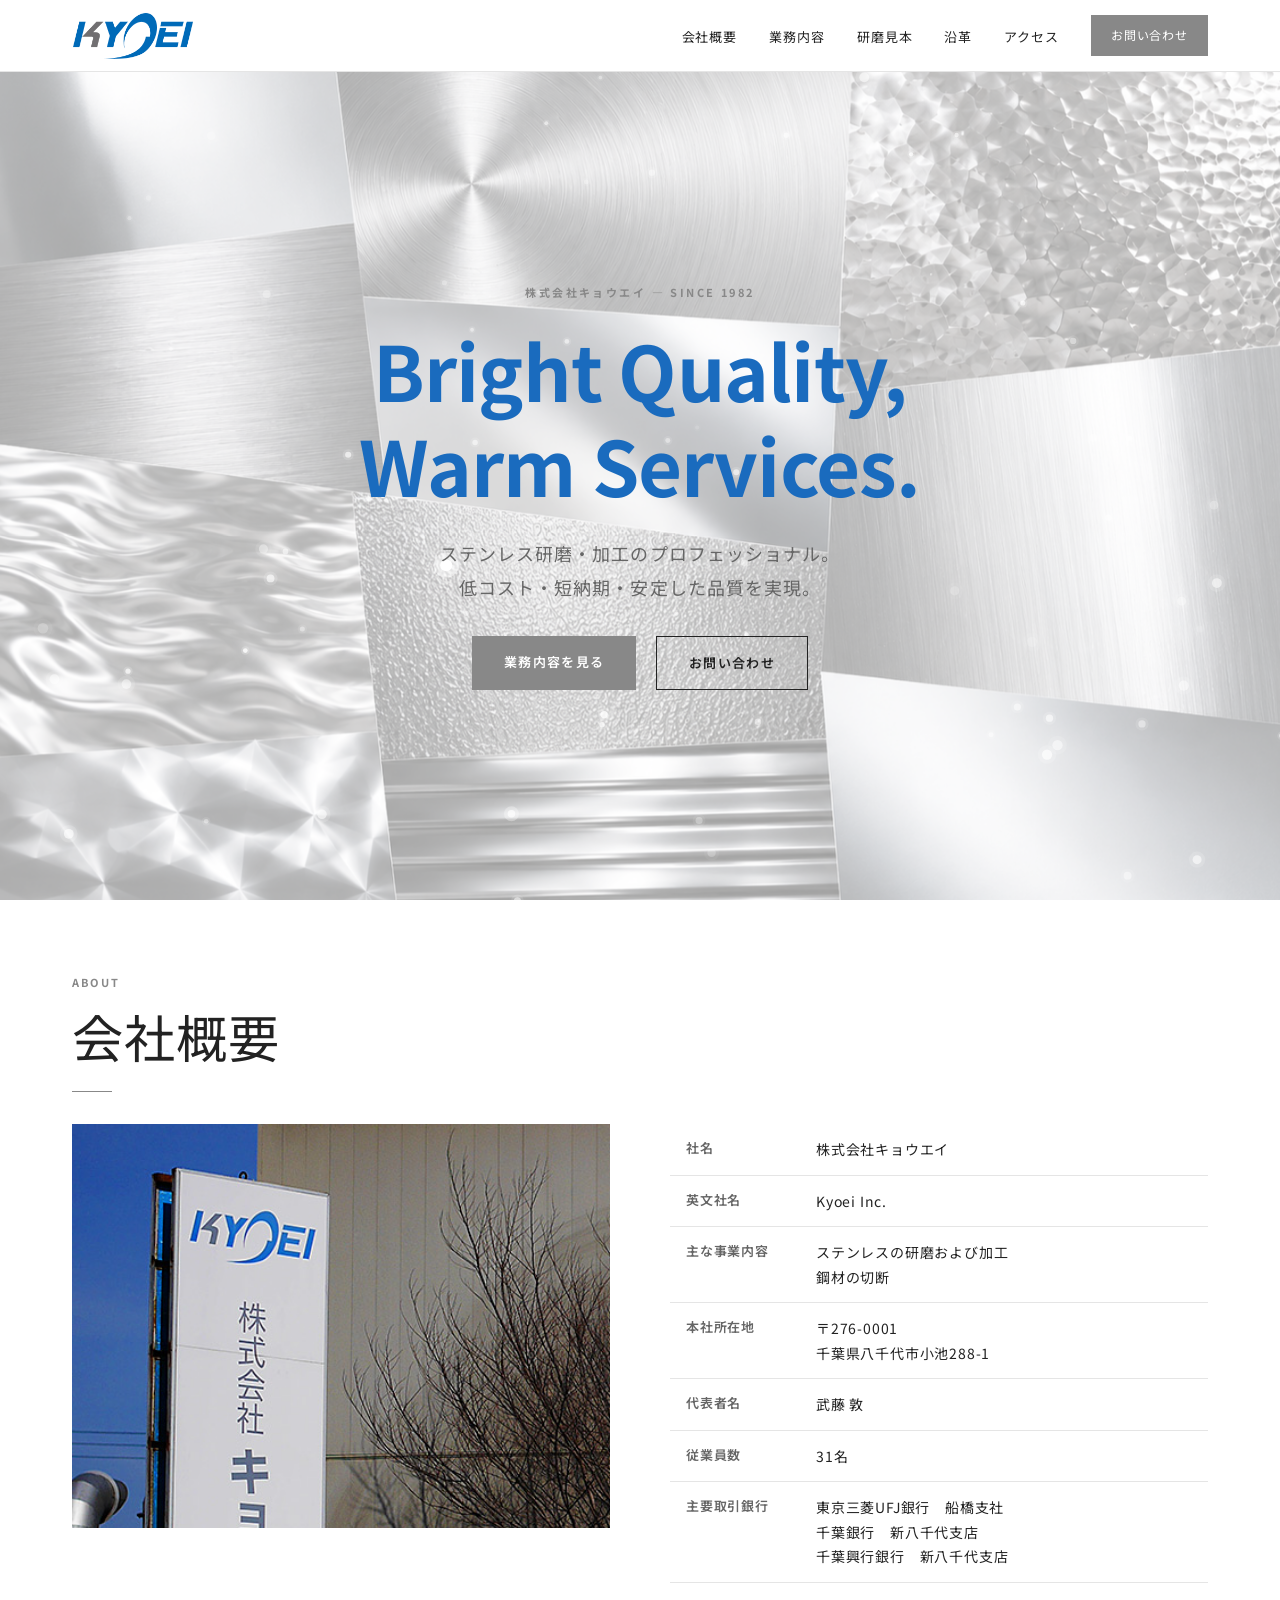
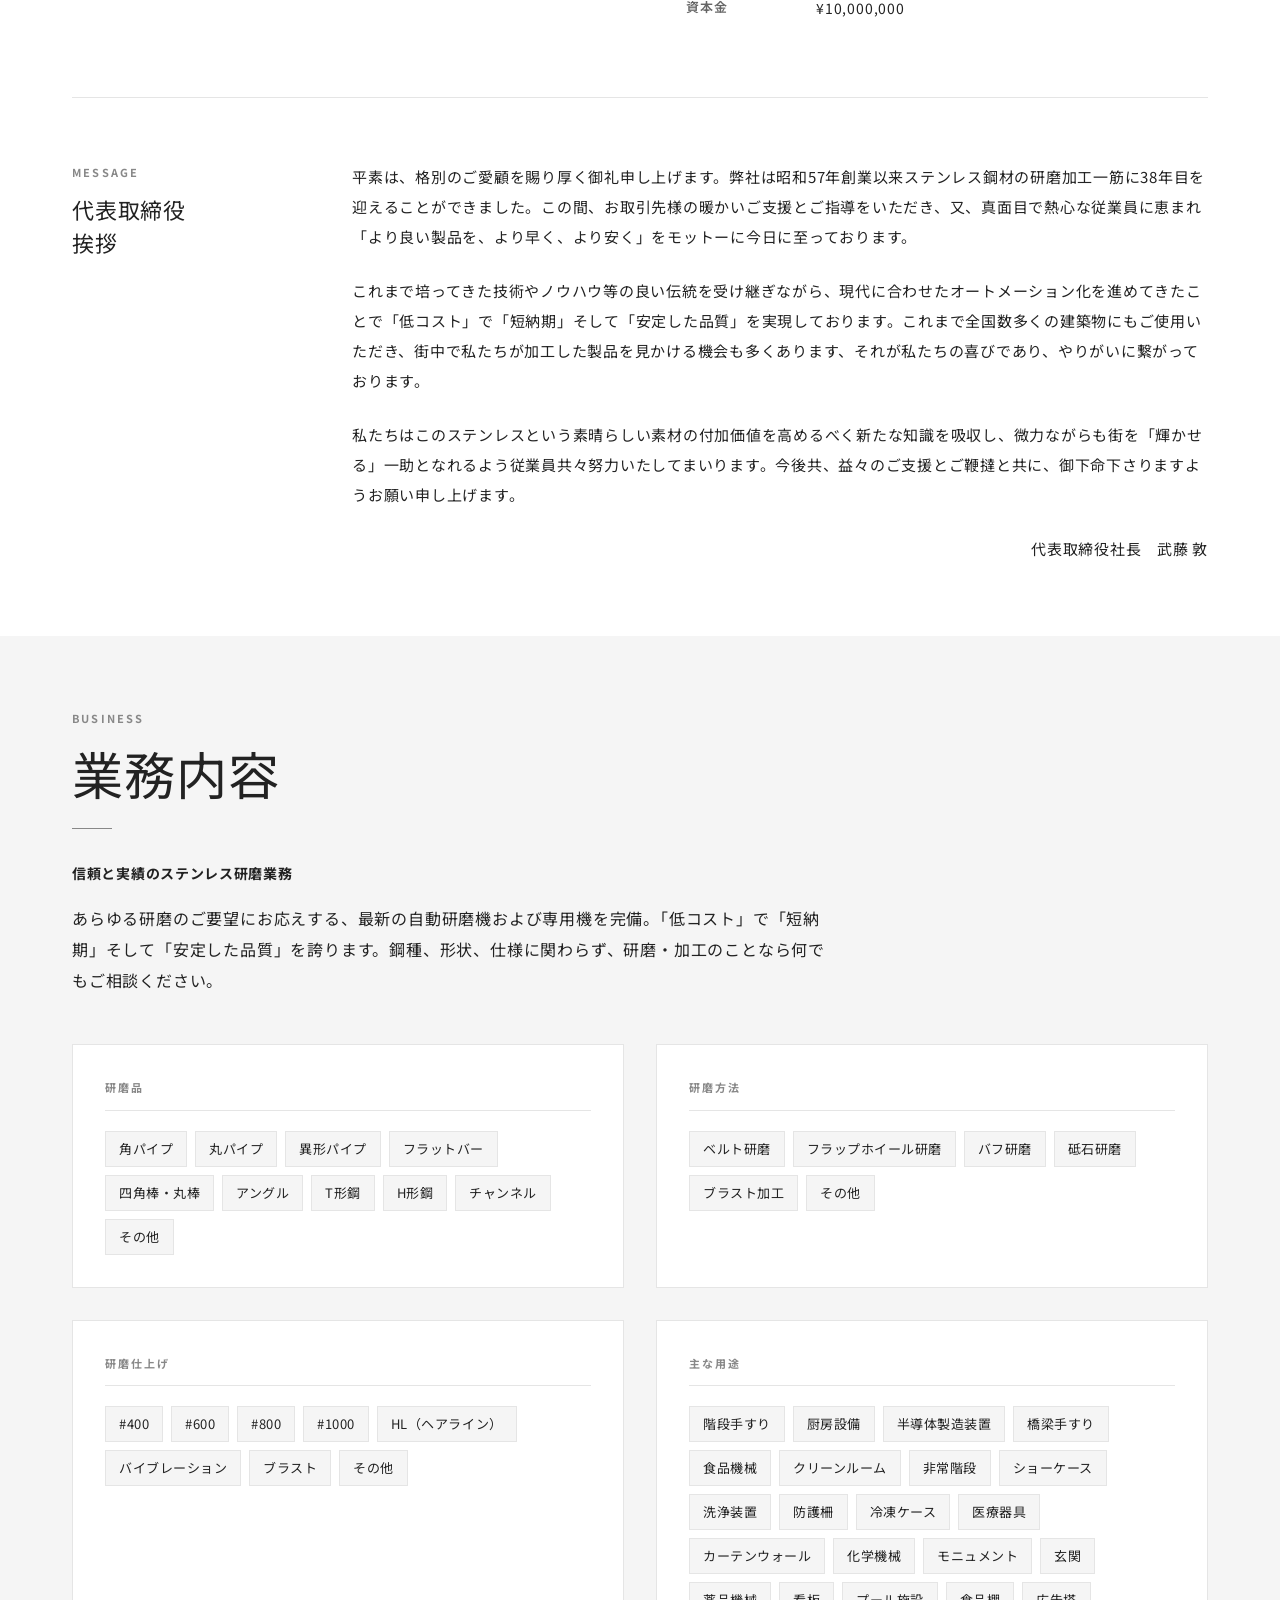
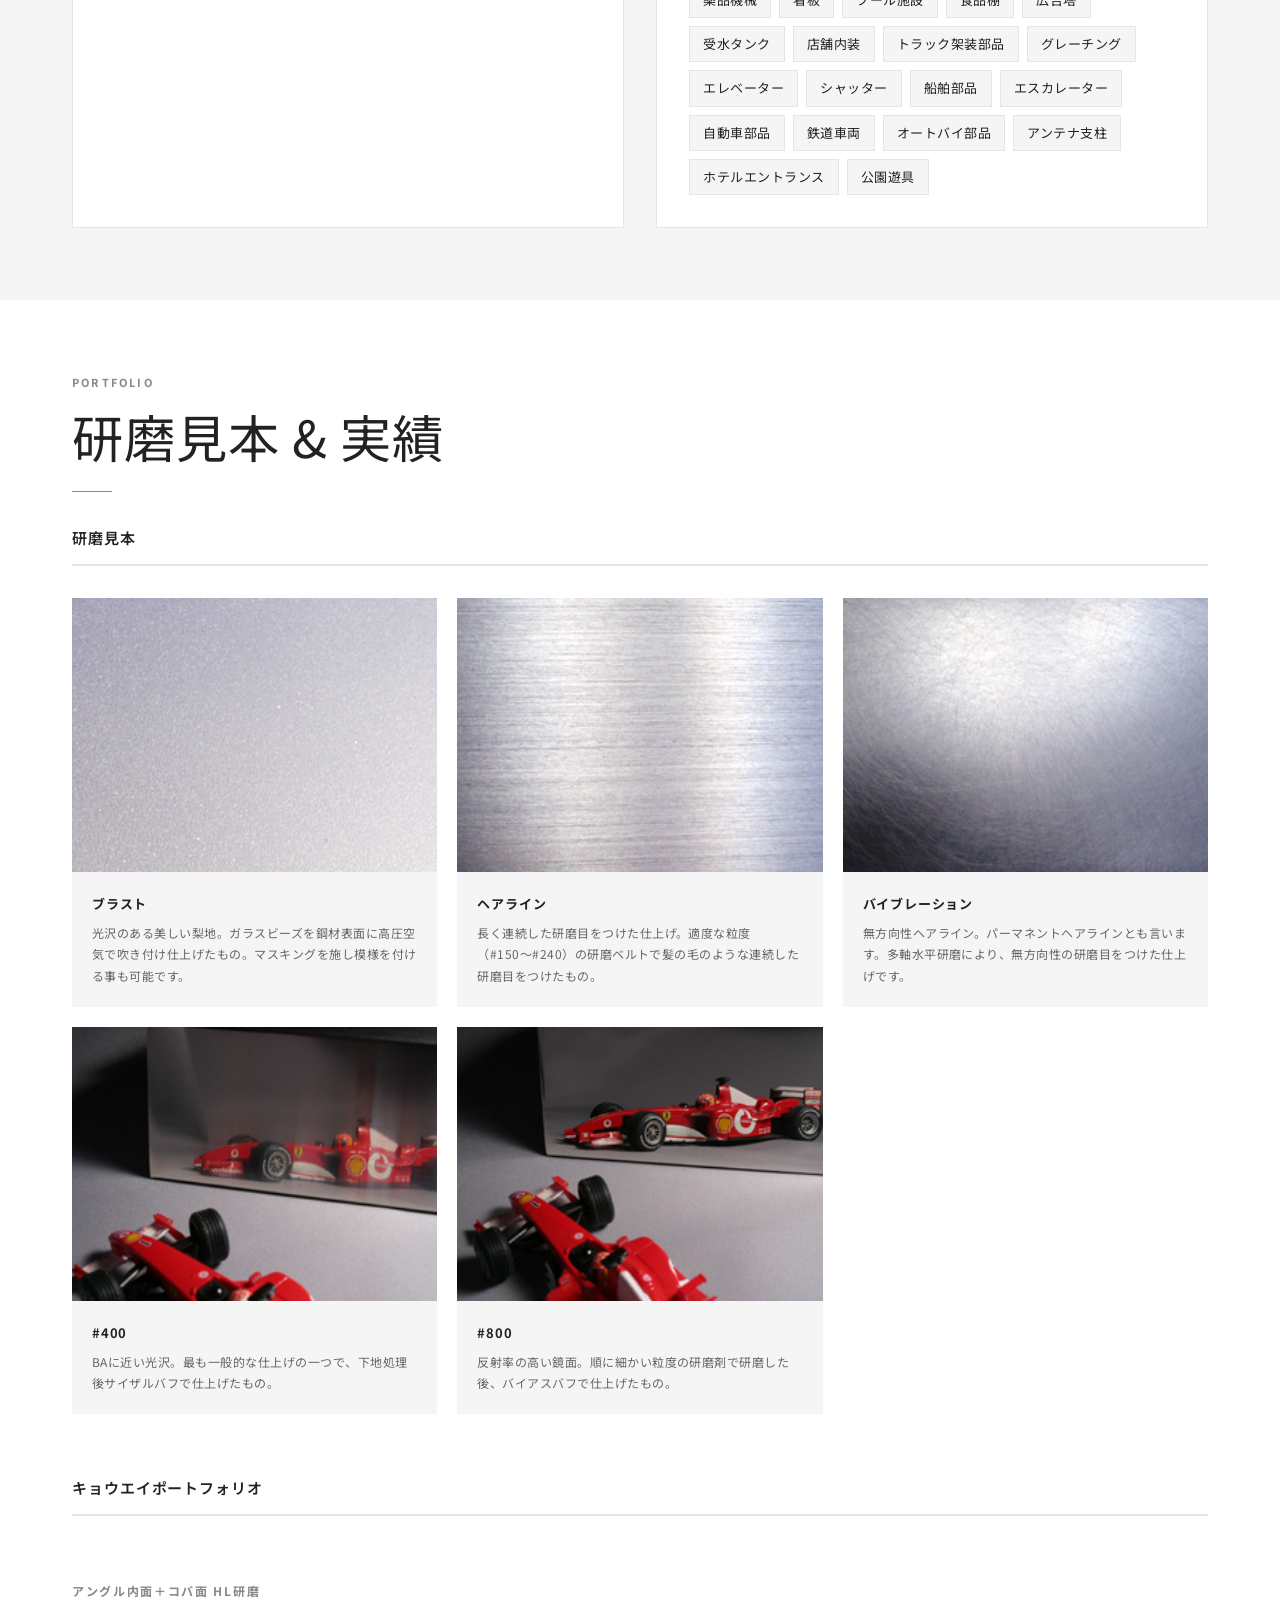
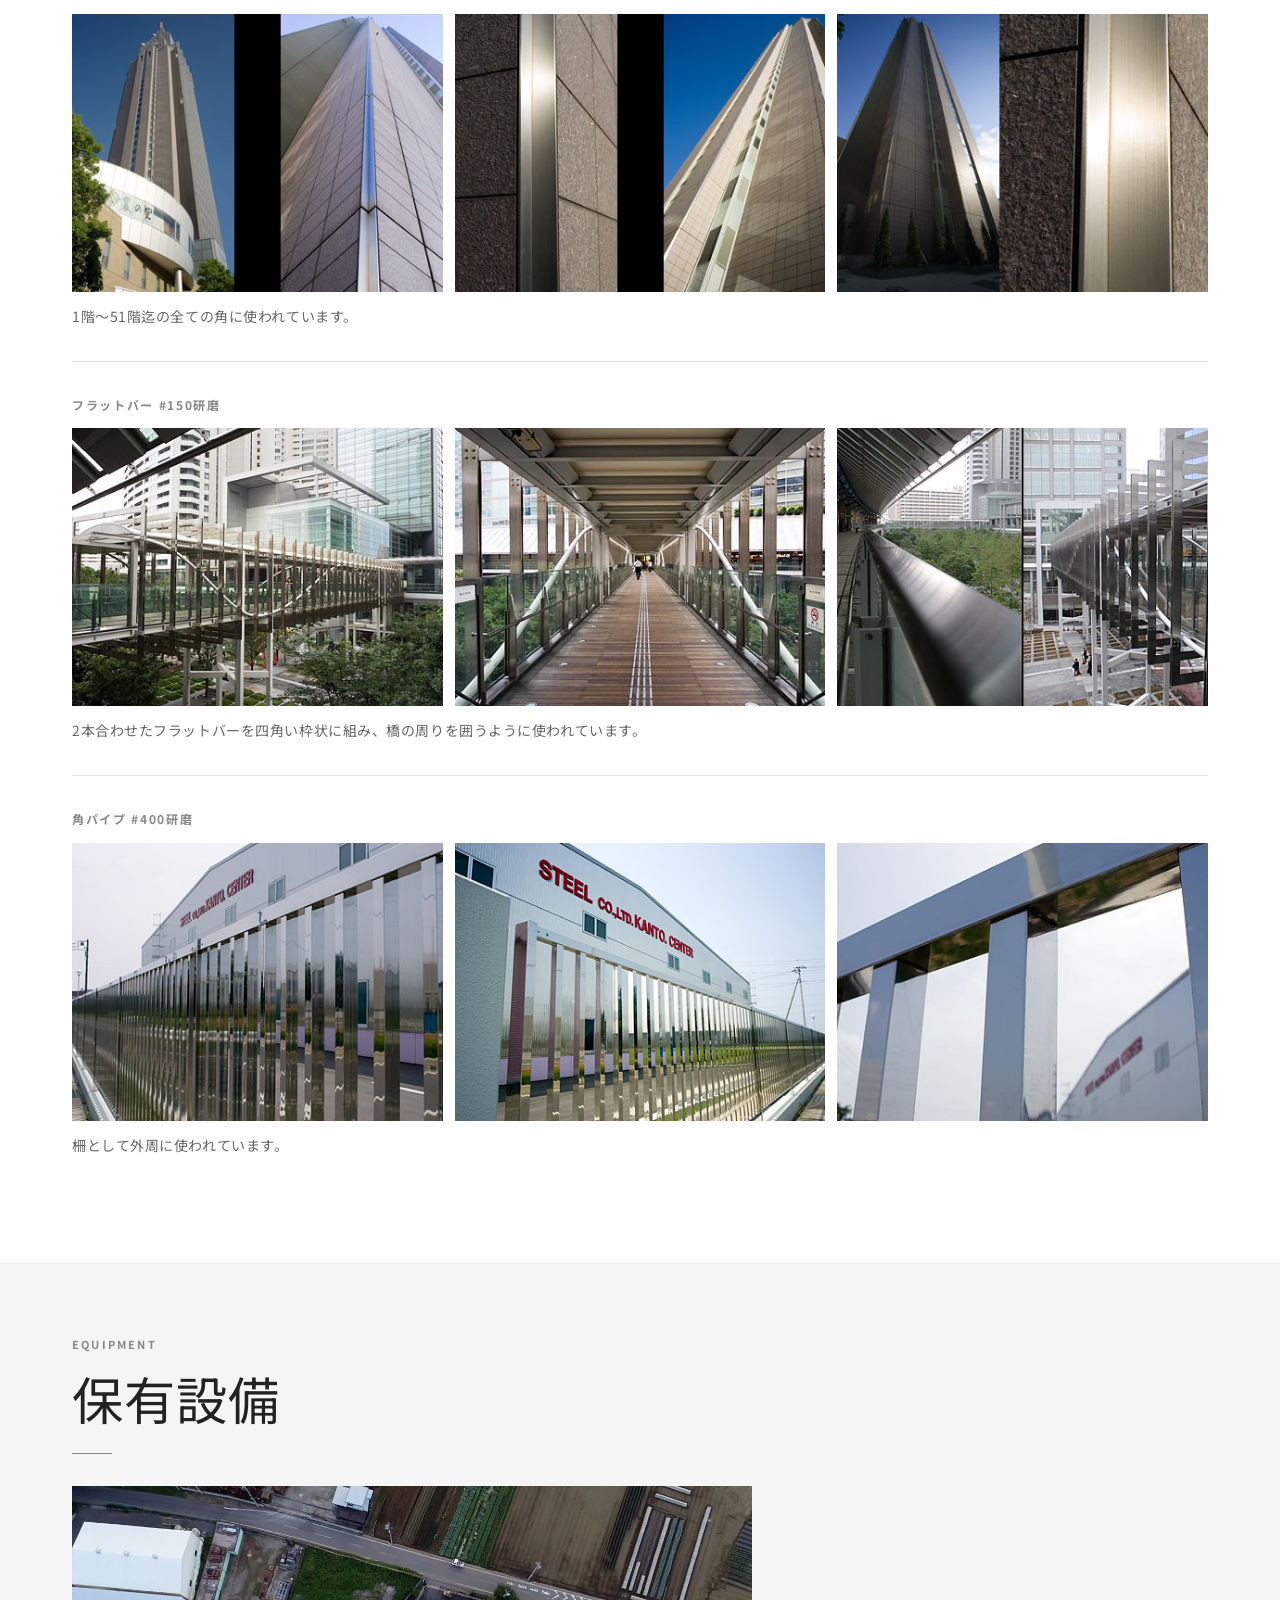
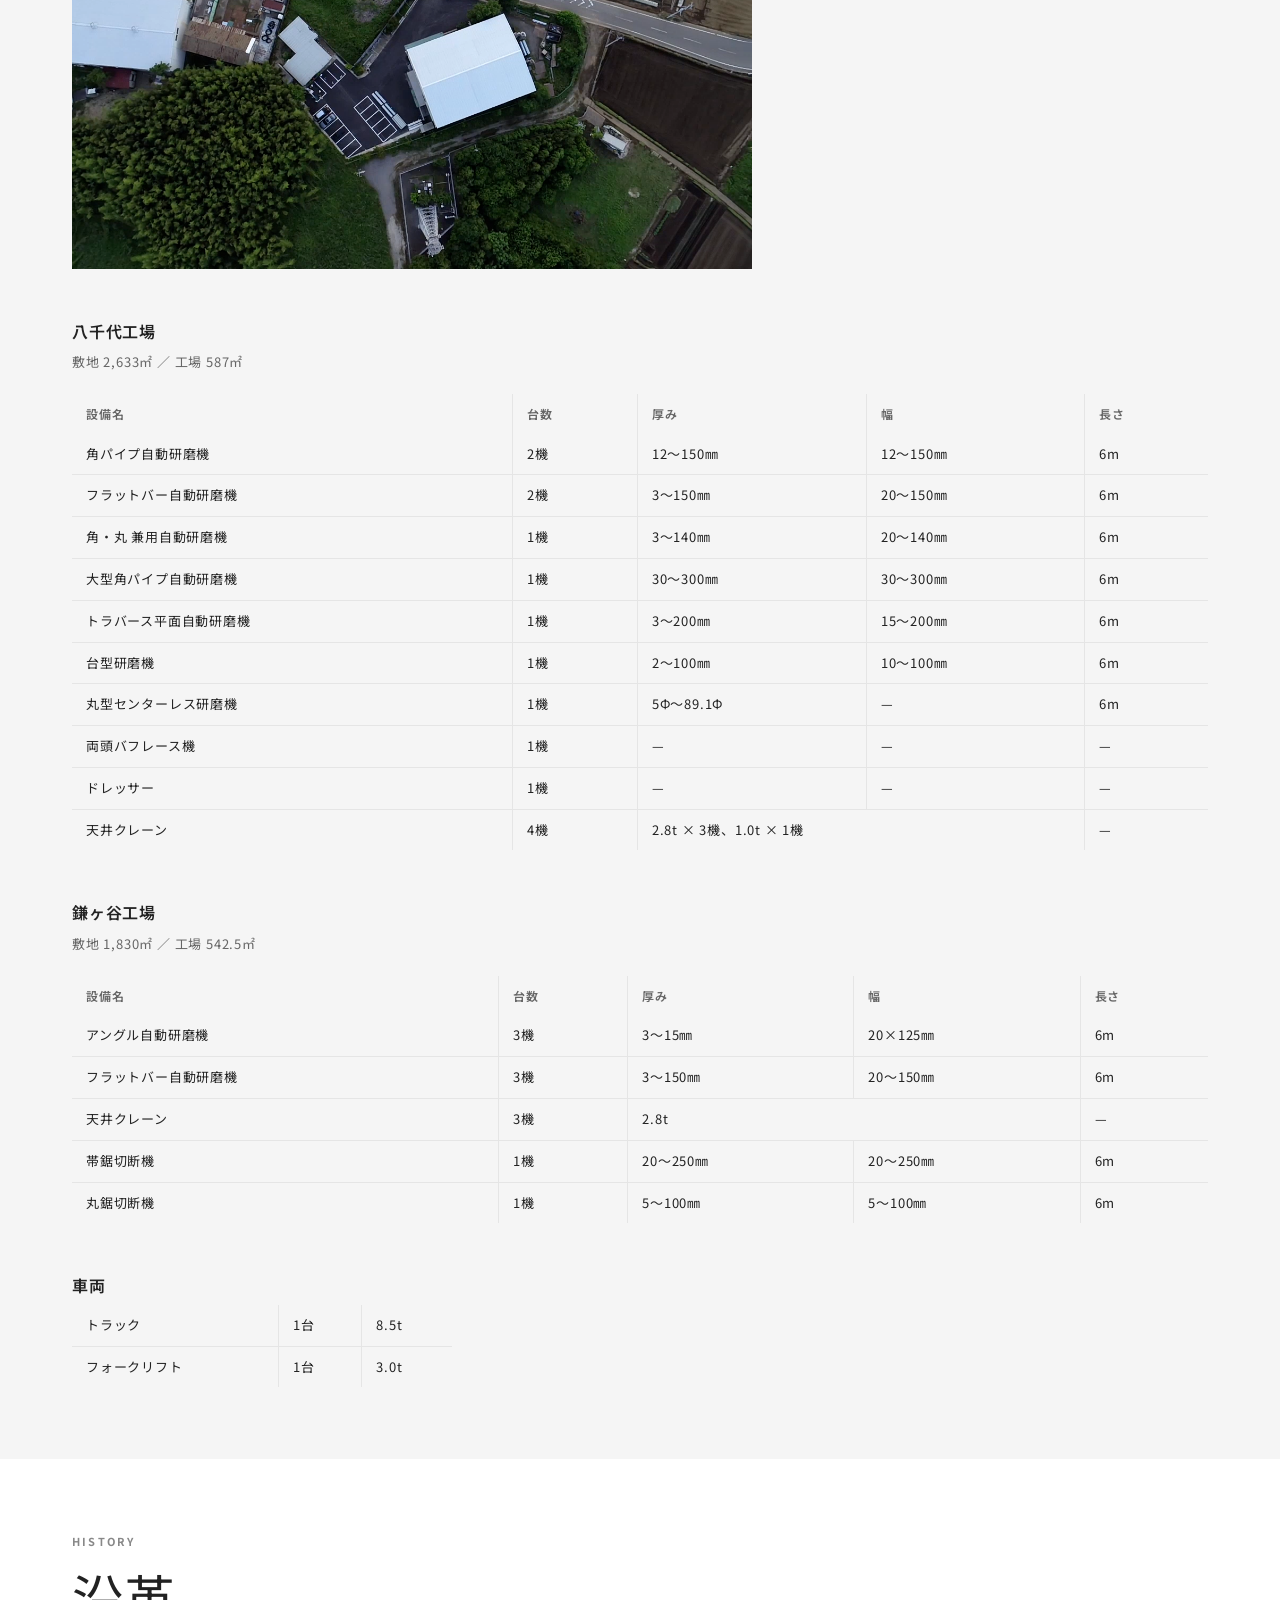
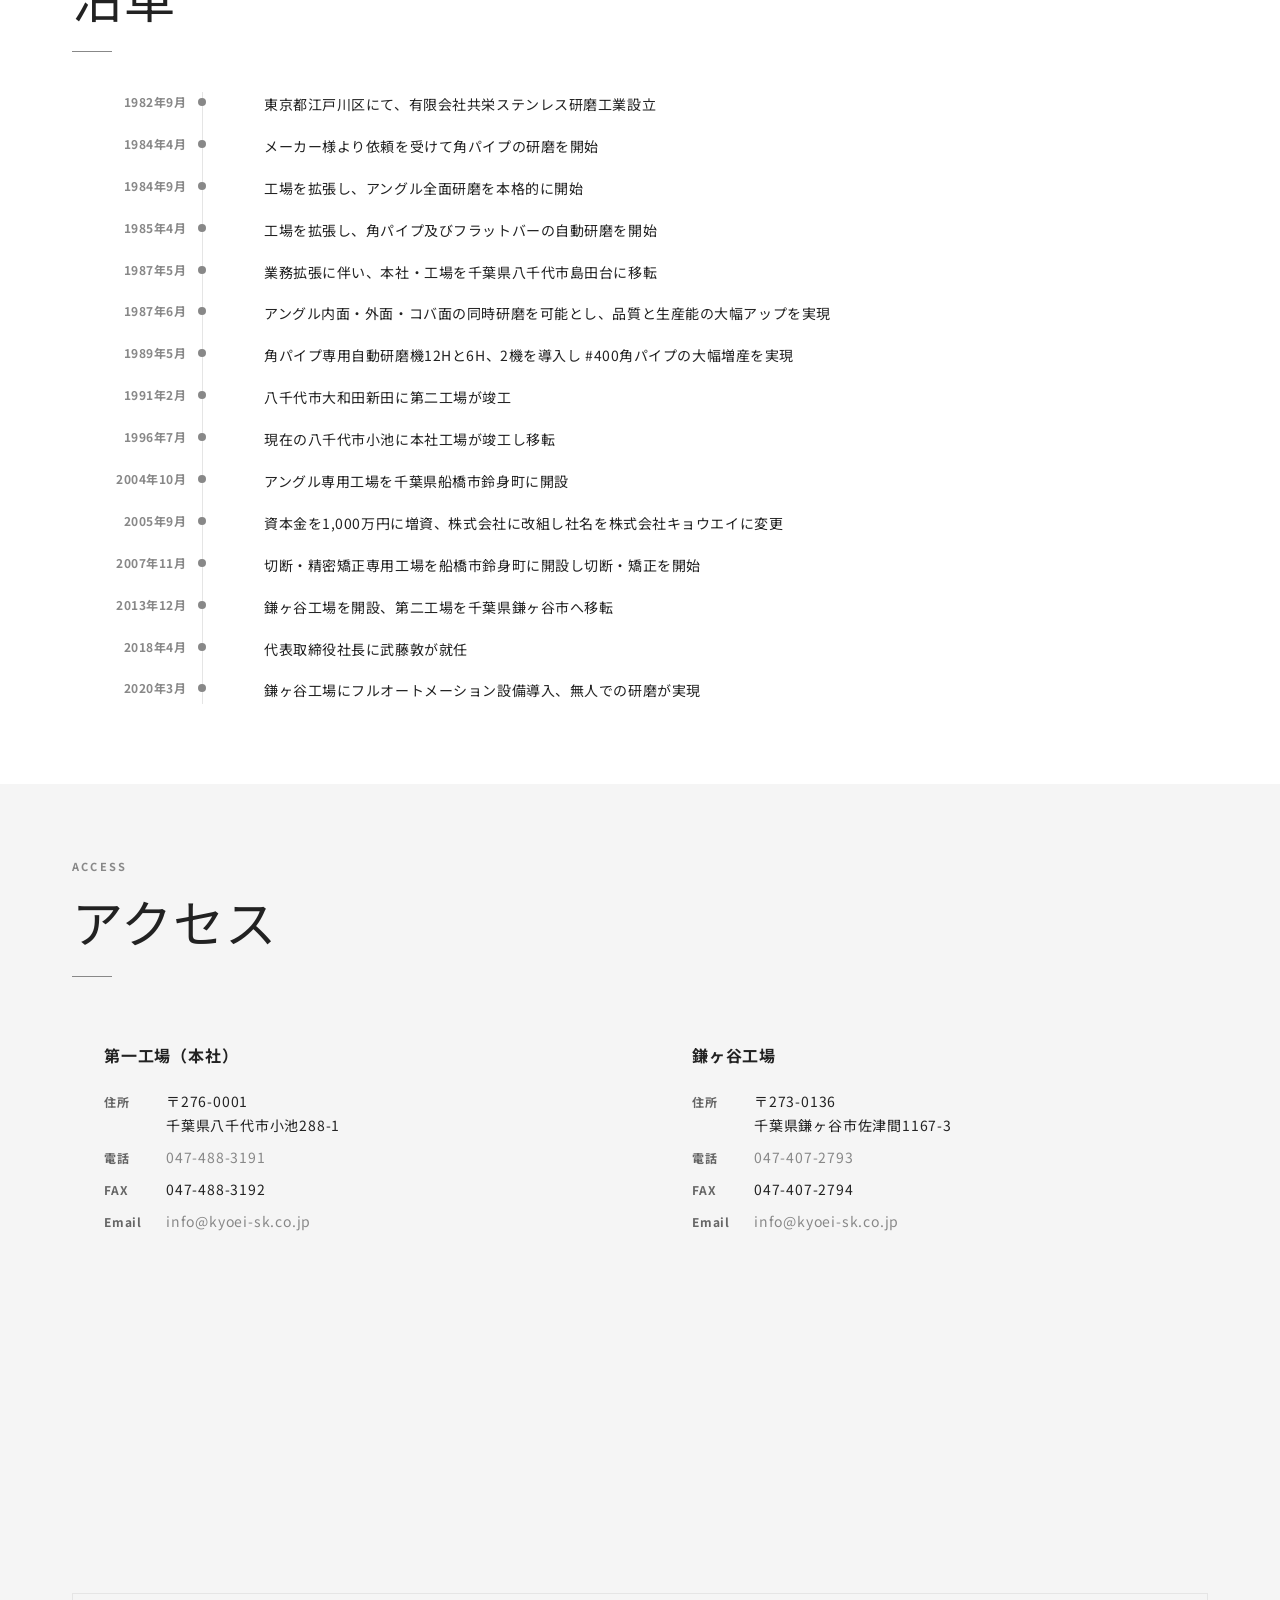
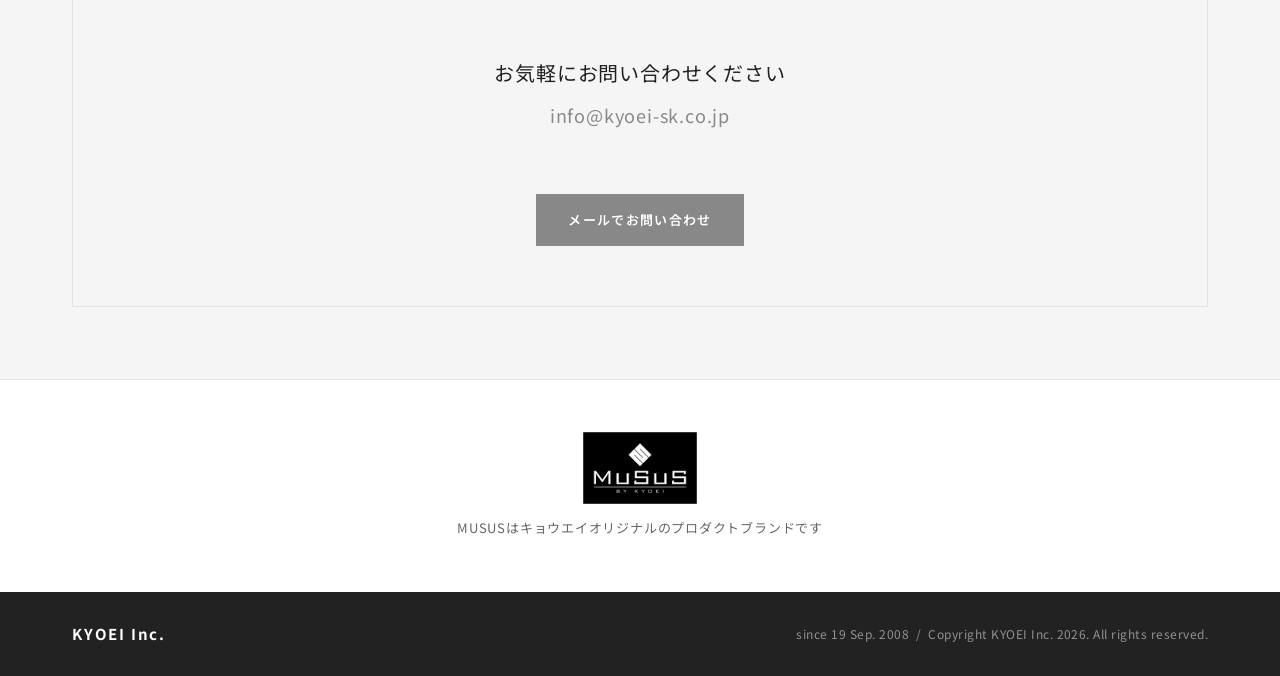
==== NewDesign/index.html @ 065deac2 "Add random flash blink effect to hero particles Co-Authored-By: Claude Sonnet 4.6 <noreply@anthropic" ====
<!DOCTYPE html>
<html lang="ja">
<head>
  <meta charset="UTF-8">
  <meta name="viewport" content="width=device-width, initial-scale=1">
  <meta name="description" content="株式会社キョウエイ — ステンレス研磨・加工のプロフェッショナル。低コスト・短納期・安定した品質を実現。千葉県八千代市・鎌ヶ谷市。">
  <meta name="keywords" content="キョウエイ,ステンレス,研磨,ヘアライン,ブラスト,鏡面,バイブレーション,鋼材,千葉,八千代,鎌ヶ谷">
  <title>株式会社キョウエイ — Bright Quality, Warm Services.</title>
  <link rel="preconnect" href="https://fonts.googleapis.com">
  <link rel="preconnect" href="https://fonts.gstatic.com" crossorigin>
  <link href="https://fonts.googleapis.com/css2?family=Noto+Sans+JP:wght@400;600;700&display=swap" rel="stylesheet">
  <style>
    /* ===== DESIGN TOKENS ===== */
    :root {
      --color-bg:             #ffffff;
      --color-text:           #222222;
      --color-text-secondary: #666666;
      --color-accent:         #888888;
      --color-secondary:      #aaaaaa;
      --color-border:         #e5e5e5;
      --color-surface:        #f5f5f5;
      --spacing-1:  20px;
      --spacing-2:  24px;
      --spacing-3:  72px;
      --spacing-4:  16px;
      --spacing-5:  12px;
      --spacing-6:  14px;
      --spacing-7:  32px;
      --container:  1200px;
      --header-height: 72px;
      --font: "Noto Sans JP", "Hiragino Kaku Gothic ProN", "Yu Gothic", sans-serif;
    }

    /* ===== RESET ===== */
    *, *::before, *::after { box-sizing: border-box; margin: 0; padding: 0; }
    html { scroll-behavior: smooth; }
    body {
      font-family: var(--font);
      font-size: 16px;
      font-weight: 400;
      line-height: 1.85;
      letter-spacing: 0.05em;
      color: var(--color-text);
      background: var(--color-bg);
      word-break: normal;
      overflow-wrap: anywhere;
    }
    img { max-width: 100%; height: auto; display: block; }
    a { color: var(--color-accent); text-decoration: none; }
    a:hover { color: var(--color-text); }
    ul { list-style: none; }

    /* ===== LAYOUT ===== */
    .container {
      max-width: var(--container);
      margin: 0 auto;
      padding: 0 var(--spacing-7);
    }
    .section { padding: var(--spacing-3) 0; }
    .section--gray { background: var(--color-surface); }

    /* ===== SECTION HEADER ===== */
    .section__label {
      font-size: 11px;
      font-weight: 700;
      letter-spacing: 0.2em;
      color: var(--color-accent);
      text-transform: uppercase;
      margin-bottom: 10px;
    }
    .section__title {
      font-size: clamp(28px, 4vw, 54px);
      font-weight: 400;
      line-height: 1.35;
      letter-spacing: 0.02em;
      color: var(--color-text);
      margin-bottom: var(--spacing-1);
    }
    .section__divider {
      width: 40px;
      height: 1px;
      background: var(--color-accent);
      margin-bottom: var(--spacing-7);
    }

    /* ===== BUTTONS ===== */
    .btn {
      display: inline-block;
      padding: 14px 32px;
      font-family: var(--font);
      font-size: 13px;
      font-weight: 600;
      letter-spacing: 0.1em;
      border: none;
      cursor: pointer;
      transition: background 0.2s, color 0.2s, border-color 0.2s;
      text-align: center;
    }
    .btn--primary { background: var(--color-accent); color: #fff; }
    .btn--primary:hover { background: var(--color-text); color: #fff; }
    .btn--outline { background: transparent; color: var(--color-text); border: 1px solid var(--color-text); }
    .btn--outline:hover { background: var(--color-text); color: #fff; }

    /* ===== NAV ===== */
    .nav {
      position: fixed;
      top: 0; left: 0; right: 0;
      z-index: 200;
      height: var(--header-height);
      background: var(--color-bg);
      border-bottom: 1px solid var(--color-border);
      transition: box-shadow 0.3s;
    }
    .nav.is-scrolled { box-shadow: 0 2px 12px rgba(0,0,0,0.06); }
    .nav__inner {
      max-width: var(--container);
      margin: 0 auto;
      padding: 0 var(--spacing-7);
      height: 100%;
      display: flex;
      align-items: center;
      justify-content: space-between;
      gap: var(--spacing-1);
    }
    .nav__logo {
      display: flex;
      align-items: center;
      flex-shrink: 0;
    }
    .nav__logo img {
      height: 48px;
      width: auto;
      display: block;
    }
    .nav__links {
      display: flex;
      align-items: center;
      gap: var(--spacing-7);
    }
    .nav__links a {
      font-size: 13px;
      font-weight: 400;
      letter-spacing: 0.07em;
      color: var(--color-text);
      white-space: nowrap;
      transition: color 0.2s;
    }
    .nav__links a:hover { color: var(--color-accent); }
    .nav__links .nav__cta {
      color: #fff;
      background: var(--color-accent);
      padding: 9px 20px;
      font-size: 12px;
    }
    .nav__links .nav__cta:hover { background: var(--color-text); color: #fff; }
    .nav__hamburger {
      display: none;
      flex-direction: column;
      gap: 5px;
      cursor: pointer;
      padding: 8px;
      background: none;
      border: none;
    }
    .nav__hamburger span {
      display: block;
      width: 22px;
      height: 2px;
      background: var(--color-text);
      transition: all 0.3s;
    }

    /* ===== HERO ===== */
    .hero {
      margin-top: var(--header-height);
      min-height: calc(100vh - var(--header-height));
      position: relative;
      display: flex;
      align-items: center;
      justify-content: center;
      overflow: hidden;
    }
    .hero__bg {
      position: absolute;
      inset: -4px;
      background-image: url('images/image.png');
      background-size: cover;
      background-position: center 40%;
      background-repeat: no-repeat;
      animation: kenBurns 14s cubic-bezier(0.0, 0.0, 0.2, 1) forwards;
      will-change: transform;
    }
    .hero::before {
      content: '';
      position: absolute;
      inset: 0;
      background: rgba(255,255,255,0.62);
      z-index: 1;
    }
    .hero__content {
      position: relative;
      z-index: 2;
      text-align: center;
      padding: 60px var(--spacing-7);
      max-width: 840px;
    }
    .hero__eyebrow {
      font-size: 11px;
      font-weight: 700;
      letter-spacing: 0.22em;
      color: var(--color-accent);
      text-transform: uppercase;
      margin-bottom: var(--spacing-1);
      opacity: 0;
      animation: fadeSlideUp 0.9s cubic-bezier(0.16,1,0.3,1) forwards 0.3s;
    }
    .hero__title {
      font-size: clamp(36px, 6vw, 76px);
      font-weight: 700;
      line-height: 1.25;
      letter-spacing: -0.01em;
      color: rgb(26, 107, 190);
      margin-bottom: var(--spacing-2);
    }
    .hero__title-line {
      display: block;
      overflow: hidden;
      padding-bottom: 0.15em;
      margin-bottom: -0.15em;
    }
    .hero__title-line > span {
      display: block;
      opacity: 0;
      animation: revealUp 1.1s cubic-bezier(0.16,1,0.3,1) forwards;
    }
    .hero__title-line:nth-child(1) > span { animation-delay: 0.55s; }
    .hero__title-line:nth-child(2) > span { animation-delay: 0.82s; }
    .hero__subtitle {
      font-size: clamp(14px, 1.8vw, 18px);
      line-height: 1.9;
      letter-spacing: 0.06em;
      color: var(--color-text-secondary);
      margin-bottom: var(--spacing-7);
      opacity: 0;
      animation: fadeSlideUp 0.9s cubic-bezier(0.16,1,0.3,1) forwards 1.25s;
    }
    .hero__actions {
      display: flex;
      gap: var(--spacing-1);
      justify-content: center;
      flex-wrap: wrap;
      opacity: 0;
      animation: fadeSlideUp 0.9s cubic-bezier(0.16,1,0.3,1) forwards 1.55s;
    }

    /* ===== HERO CANVAS ===== */
    .hero__canvas {
      position: absolute;
      inset: 0;
      z-index: 1;
      pointer-events: none;
      width: 100%;
      height: 100%;
    }

    /* ===== ABOUT ===== */
    .about__grid {
      display: grid;
      grid-template-columns: 1fr 1fr;
      gap: 60px;
      align-items: start;
    }
    .about__photo {
      width: 100%;
      aspect-ratio: 4/3;
      object-fit: cover;
    }
    .about__table {
      width: 100%;
      border-collapse: collapse;
      font-size: 14px;
    }
    .about__table th,
    .about__table td {
      padding: 13px 16px;
      text-align: left;
      border-bottom: 1px solid var(--color-border);
      vertical-align: top;
      line-height: 1.75;
    }
    .about__table th {
      width: 130px;
      font-weight: 600;
      color: var(--color-text-secondary);
      font-size: 13px;
      white-space: nowrap;
    }
    .about__table tr:last-child th,
    .about__table tr:last-child td { border-bottom: none; }

    /* CEO */
    .ceo {
      margin-top: 64px;
      padding-top: 64px;
      border-top: 1px solid var(--color-border);
    }
    .ceo__inner {
      display: grid;
      grid-template-columns: 220px 1fr;
      gap: 60px;
      align-items: start;
    }
    .ceo__label { font-size: 11px; font-weight: 700; letter-spacing: 0.2em; color: var(--color-accent); text-transform: uppercase; margin-bottom: 10px; }
    .ceo__heading { font-size: 22px; font-weight: 400; line-height: 1.5; color: var(--color-text); }
    .ceo__body p {
      font-size: 15px;
      line-height: 2.0;
      letter-spacing: 0.05em;
      color: var(--color-text);
      margin-bottom: var(--spacing-2);
    }
    .ceo__body p:last-child { margin-bottom: 0; }
    .ceo__sign {
      font-size: 13px;
      color: var(--color-text-secondary);
      text-align: right;
      margin-top: var(--spacing-1);
      letter-spacing: 0.06em;
    }

    /* ===== BUSINESS ===== */
    .business__lead {
      font-size: 16px;
      line-height: 1.95;
      letter-spacing: 0.05em;
      max-width: 760px;
      margin-bottom: 48px;
    }
    .business__heading-sub {
      font-size: 14px;
      font-weight: 700;
      color: var(--color-text);
      margin-bottom: 16px;
      letter-spacing: 0.05em;
    }
    .business__groups {
      display: grid;
      grid-template-columns: repeat(2, 1fr);
      gap: var(--spacing-7);
    }
    .business__group { background: var(--color-bg); border: 1px solid var(--color-border); padding: var(--spacing-7); }
    .business__group-title {
      font-size: 11px;
      font-weight: 700;
      letter-spacing: 0.18em;
      color: var(--color-accent);
      text-transform: uppercase;
      padding-bottom: var(--spacing-5);
      border-bottom: 1px solid var(--color-border);
      margin-bottom: var(--spacing-1);
    }
    .business__tags {
      display: flex;
      flex-wrap: wrap;
      gap: 8px;
    }
    .business__tag {
      font-size: 13px;
      padding: 5px 13px;
      background: var(--color-surface);
      border: 1px solid var(--color-border);
      color: var(--color-text);
      letter-spacing: 0.04em;
      white-space: nowrap;
    }

    /* ===== PORTFOLIO ===== */
    .portfolio__sub { font-size: 15px; font-weight: 600; letter-spacing: 0.06em; padding-bottom: var(--spacing-5); border-bottom: 2px solid var(--color-border); margin-bottom: var(--spacing-7); }
    .portfolio__samples {
      display: grid;
      grid-template-columns: repeat(3, 1fr);
      gap: var(--spacing-1);
      margin-bottom: 60px;
    }
    .sample-card { background: var(--color-surface); }
    .sample-card img { width: 100%; aspect-ratio: 4/3; object-fit: cover; }
    .sample-card__body { padding: var(--spacing-1); }
    .sample-card__name { font-size: 13px; font-weight: 700; margin-bottom: 6px; }
    .sample-card__desc { font-size: 12px; line-height: 1.8; letter-spacing: 0.04em; color: var(--color-text-secondary); }

    .portfolio__case {
      padding: var(--spacing-7) 0;
      border-bottom: 1px solid var(--color-border);
    }
    .portfolio__case:first-of-type { padding-top: 0; }
    .portfolio__case:last-of-type { border-bottom: none; }
    .portfolio__case-label {
      font-size: 12px;
      font-weight: 700;
      letter-spacing: 0.14em;
      text-transform: uppercase;
      color: var(--color-accent);
      margin-bottom: var(--spacing-5);
    }
    .portfolio__case-images {
      display: grid;
      grid-template-columns: repeat(3, 1fr);
      gap: var(--spacing-5);
      margin-bottom: var(--spacing-5);
    }
    .portfolio__case-images img { width: 100%; aspect-ratio: 4/3; object-fit: cover; }
    .portfolio__case-desc { font-size: 14px; line-height: 1.8; letter-spacing: 0.04em; color: var(--color-text-secondary); }

    /* ===== EQUIPMENT ===== */
    .equipment__photo { max-width: 680px; margin-bottom: 48px; }
    .equipment__block { margin-bottom: 48px; }
    .equipment__block:last-child { margin-bottom: 0; }
    .equipment__block-title { font-size: 16px; font-weight: 600; margin-bottom: 4px; }
    .equipment__block-meta { font-size: 13px; color: var(--color-text-secondary); margin-bottom: var(--spacing-1); }
    .equipment__table {
      width: 100%;
      border-collapse: collapse;
      font-size: 13px;
    }
    .equipment__table th,
    .equipment__table td {
      padding: 10px 14px;
      text-align: left;
      border-bottom: 1px solid var(--color-border);
      border-right: 1px solid var(--color-border);
      vertical-align: middle;
      line-height: 1.6;
    }
    .equipment__table th {
      background: var(--color-surface);
      font-weight: 600;
      font-size: 12px;
      color: var(--color-text-secondary);
    }
    .equipment__table thead th { border-bottom: 2px solid var(--color-border); }
    .equipment__table td:last-child,
    .equipment__table th:last-child { border-right: none; }
    .equipment__table tr:last-child td,
    .equipment__table tr:last-child th { border-bottom: none; }

    /* ===== HISTORY ===== */
    .history__timeline { position: relative; padding-left: 160px; }
    .history__timeline::before {
      content: '';
      position: absolute;
      left: 130px;
      top: 8px; bottom: 8px;
      width: 1px;
      background: var(--color-border);
    }
    .history__item {
      position: relative;
      padding: 8px 0 8px var(--spacing-7);
      display: flex;
      gap: var(--spacing-7);
    }
    .history__item::before {
      content: '';
      position: absolute;
      left: -34px;
      top: 14px;
      width: 8px;
      height: 8px;
      border-radius: 50%;
      background: var(--color-accent);
    }
    .history__date {
      position: absolute;
      left: -160px;
      top: 8px;
      font-size: 12px;
      font-weight: 700;
      letter-spacing: 0.04em;
      color: var(--color-accent);
      text-align: right;
      width: 130px;
      padding-right: 16px;
      line-height: 1.6;
    }
    .history__text {
      font-size: 14px;
      line-height: 1.85;
      letter-spacing: 0.04em;
    }

    /* ===== ACCESS ===== */
    .access__grid {
      display: grid;
      grid-template-columns: 1fr 1fr;
      gap: 40px;
      margin-bottom: 48px;
    }
    .access__card { background: var(--color-surface); padding: var(--spacing-7); }
    .access__card-name { font-size: 16px; font-weight: 700; margin-bottom: var(--spacing-1); }
    .access__row {
      display: grid;
      grid-template-columns: 52px 1fr;
      gap: 10px;
      margin-bottom: 8px;
      font-size: 14px;
      line-height: 1.7;
    }
    .access__row-label { font-size: 12px; font-weight: 700; color: var(--color-text-secondary); padding-top: 2px; }
    .access__map { margin-top: var(--spacing-1); height: 260px; }
    .access__map iframe { width: 100%; height: 100%; border: none; }

    .access__cta {
      text-align: center;
      padding: 60px var(--spacing-7);
      background: var(--color-surface);
      border: 1px solid var(--color-border);
    }
    .access__cta-title { font-size: 20px; font-weight: 400; margin-bottom: 8px; }
    .access__cta-email { font-size: 18px; color: var(--color-accent); margin-bottom: var(--spacing-7); display: block; }

    /* ===== MUSUS ===== */
    .musus {
      padding: 52px 0;
      border-top: 1px solid var(--color-border);
      text-align: center;
    }
    .musus__logo { margin: 0 auto 12px; height: 72px; width: auto; object-fit: contain; }
    .musus__text { font-size: 13px; color: var(--color-text-secondary); letter-spacing: 0.06em; }

    /* ===== FOOTER ===== */
    .footer {
      background: var(--color-text);
      color: rgba(255,255,255,0.5);
      padding: 28px 0;
    }
    .footer__inner {
      max-width: var(--container);
      margin: 0 auto;
      padding: 0 var(--spacing-7);
      display: flex;
      align-items: center;
      justify-content: space-between;
      gap: var(--spacing-1);
      flex-wrap: wrap;
    }
    .footer__logo { font-size: 15px; font-weight: 700; color: #fff; letter-spacing: 0.12em; }
    .footer__copy { font-size: 12px; letter-spacing: 0.04em; }

    /* ===== RESPONSIVE ===== */
    @media (max-width: 1024px) {
      .about__grid { grid-template-columns: 1fr; gap: 40px; }
      .ceo__inner { grid-template-columns: 1fr; gap: 24px; }
    }

    @media (max-width: 768px) {
      .nav__links {
        display: none;
        position: absolute;
        top: var(--header-height);
        left: 0; right: 0;
        background: var(--color-bg);
        border-bottom: 1px solid var(--color-border);
        flex-direction: column;
        padding: 8px 0;
        gap: 0;
      }
      .nav__links.is-open { display: flex; }
      .nav__links li { border-bottom: 1px solid var(--color-border); }
      .nav__links a { display: block; padding: 14px var(--spacing-7); }
      .nav__links .nav__cta { background: none; color: var(--color-accent) !important; padding: 14px var(--spacing-7); }
      .nav__hamburger { display: flex; }
      .business__groups { grid-template-columns: 1fr; }
      .portfolio__samples { grid-template-columns: repeat(2, 1fr); }
      .portfolio__case-images { grid-template-columns: repeat(2, 1fr); }
      .access__grid { grid-template-columns: 1fr; }
      .footer__inner { flex-direction: column; text-align: center; }
    }

    @media (max-width: 640px) {
      .container { padding: 0 var(--spacing-1); }
      .section { padding: 48px 0; }
      .portfolio__samples { grid-template-columns: 1fr; }
      .portfolio__case-images { grid-template-columns: 1fr; }
      .history__timeline { padding-left: 0; }
      .history__timeline::before { display: none; }
      .history__item { flex-direction: column; padding-left: 0; }
      .history__item::before { display: none; }
      .history__date { position: static; width: auto; text-align: left; margin-bottom: 2px; }
    }

    /* ===================================================
       ANIMATIONS
    =================================================== */

    /* --- Keyframes --- */
    @keyframes kenBurns {
      from { transform: scale(1.10); }
      to   { transform: scale(1.00); }
    }
    @keyframes revealUp {
      from { transform: translateY(100%); opacity: 0; }
      to   { transform: translateY(0);    opacity: 1; }
    }
    @keyframes fadeSlideUp {
      from { opacity: 0; transform: translateY(32px); }
      to   { opacity: 1; transform: translateY(0); }
    }
    @keyframes fadeSlideLeft {
      from { opacity: 0; transform: translateX(-40px); }
      to   { opacity: 1; transform: translateX(0); }
    }
    @keyframes lineGrow {
      from { transform: scaleX(0); }
      to   { transform: scaleX(1); }
    }

    /* --- Scroll reveal: base --- */
    .js-reveal {
      opacity: 0;
      transform: translateY(60px);
      transition: opacity 0.95s cubic-bezier(0.16,1,0.3,1),
                  transform 0.95s cubic-bezier(0.16,1,0.3,1);
    }
    .js-reveal.is-visible {
      opacity: 1;
      transform: translateY(0);
    }
    .js-reveal-left {
      opacity: 0;
      transform: translateX(-52px);
      transition: opacity 0.9s cubic-bezier(0.16,1,0.3,1),
                  transform 0.9s cubic-bezier(0.16,1,0.3,1);
    }
    .js-reveal-left.is-visible {
      opacity: 1;
      transform: translateX(0);
    }

    /* --- Scroll reveal: stagger children --- */
    .js-stagger > * {
      opacity: 0;
      transform: translateY(48px);
      transition: opacity 0.8s cubic-bezier(0.16,1,0.3,1),
                  transform 0.8s cubic-bezier(0.16,1,0.3,1);
    }
    .js-stagger.is-visible > *:nth-child(1)  { opacity:1; transform:none; transition-delay:0.00s; }
    .js-stagger.is-visible > *:nth-child(2)  { opacity:1; transform:none; transition-delay:0.10s; }
    .js-stagger.is-visible > *:nth-child(3)  { opacity:1; transform:none; transition-delay:0.20s; }
    .js-stagger.is-visible > *:nth-child(4)  { opacity:1; transform:none; transition-delay:0.30s; }
    .js-stagger.is-visible > *:nth-child(5)  { opacity:1; transform:none; transition-delay:0.40s; }
    .js-stagger.is-visible > *:nth-child(n+6){ opacity:1; transform:none; transition-delay:0.48s; }

    /* --- Section divider line draw --- */
    .section__divider {
      transform-origin: left center;
      transform: scaleX(0);
      transition: transform 1.1s cubic-bezier(0.16,1,0.3,1);
    }
    .section__divider.is-visible { transform: scaleX(1); }

    /* --- Business tags: pop-in stagger --- */
    .business__tags .business__tag {
      opacity: 0;
      transform: scale(0.80) translateY(10px);
      transition: opacity 0.35s ease, transform 0.35s cubic-bezier(0.34,1.56,0.64,1);
    }
    .business__group.is-visible .business__tag { opacity:1; transform:scale(1) translateY(0); }
    .business__group.is-visible .business__tag:nth-child(1)  { transition-delay:0.00s; }
    .business__group.is-visible .business__tag:nth-child(2)  { transition-delay:0.04s; }
    .business__group.is-visible .business__tag:nth-child(3)  { transition-delay:0.08s; }
    .business__group.is-visible .business__tag:nth-child(4)  { transition-delay:0.12s; }
    .business__group.is-visible .business__tag:nth-child(5)  { transition-delay:0.16s; }
    .business__group.is-visible .business__tag:nth-child(6)  { transition-delay:0.20s; }
    .business__group.is-visible .business__tag:nth-child(7)  { transition-delay:0.24s; }
    .business__group.is-visible .business__tag:nth-child(8)  { transition-delay:0.28s; }
    .business__group.is-visible .business__tag:nth-child(9)  { transition-delay:0.32s; }
    .business__group.is-visible .business__tag:nth-child(10) { transition-delay:0.36s; }
    .business__group.is-visible .business__tag:nth-child(n+11){ transition-delay:0.40s; }

    /* --- History: slide-in cascade from left --- */
    .history__timeline .history__item {
      opacity: 0;
      transform: translateX(-48px);
      transition: opacity 0.75s cubic-bezier(0.16,1,0.3,1),
                  transform 0.75s cubic-bezier(0.16,1,0.3,1);
    }
    .history__timeline.is-visible .history__item { opacity:1; transform:none; }
    .history__timeline.is-visible .history__item:nth-child(1)  { transition-delay:0.00s; }
    .history__timeline.is-visible .history__item:nth-child(2)  { transition-delay:0.04s; }
    .history__timeline.is-visible .history__item:nth-child(3)  { transition-delay:0.08s; }
    .history__timeline.is-visible .history__item:nth-child(4)  { transition-delay:0.12s; }
    .history__timeline.is-visible .history__item:nth-child(5)  { transition-delay:0.16s; }
    .history__timeline.is-visible .history__item:nth-child(6)  { transition-delay:0.20s; }
    .history__timeline.is-visible .history__item:nth-child(7)  { transition-delay:0.24s; }
    .history__timeline.is-visible .history__item:nth-child(8)  { transition-delay:0.28s; }
    .history__timeline.is-visible .history__item:nth-child(9)  { transition-delay:0.32s; }
    .history__timeline.is-visible .history__item:nth-child(10) { transition-delay:0.36s; }
    .history__timeline.is-visible .history__item:nth-child(11) { transition-delay:0.40s; }
    .history__timeline.is-visible .history__item:nth-child(12) { transition-delay:0.44s; }
    .history__timeline.is-visible .history__item:nth-child(13) { transition-delay:0.48s; }
    .history__timeline.is-visible .history__item:nth-child(14) { transition-delay:0.52s; }
    .history__timeline.is-visible .history__item:nth-child(n+15){ transition-delay:0.56s; }

    /* --- Portfolio: image hover zoom --- */
    .sample-card { overflow: hidden; }
    .sample-card img {
      transition: transform 0.75s cubic-bezier(0.16,1,0.3,1);
    }
    .sample-card:hover img { transform: scale(1.08); }
    .portfolio__case-images { overflow: hidden; }
    .portfolio__case-images img {
      transition: transform 0.75s cubic-bezier(0.16,1,0.3,1);
    }
    .portfolio__case-images img:hover { transform: scale(1.06); }

    /* --- About photo hover --- */
    .about__photo {
      transition: transform 0.8s cubic-bezier(0.16,1,0.3,1);
    }
    .about__photo:hover { transform: scale(1.02); }

    /* --- Btn hover lift --- */
    .btn {
      transition: background 0.2s, color 0.2s, border-color 0.2s,
                  transform 0.2s cubic-bezier(0.16,1,0.3,1),
                  box-shadow 0.2s ease;
    }
    .btn:hover { transform: translateY(-2px); box-shadow: 0 6px 20px rgba(0,0,0,0.12); }

    /* --- Nav logo fade-in on load --- */
    .nav__logo img {
      animation: fadeSlideUp 0.8s cubic-bezier(0.16,1,0.3,1) forwards 0.1s;
      opacity: 0;
    }
    .nav__links {
      animation: fadeSlideUp 0.8s cubic-bezier(0.16,1,0.3,1) forwards 0.2s;
      opacity: 0;
    }

    /* --- Reduce motion --- */
    @media (prefers-reduced-motion: reduce) {
      *, *::before, *::after { animation-duration: 0.01ms !important; transition-duration: 0.01ms !important; }
    }
  </style>
</head>
<body>

  <!-- ===== NAV ===== -->
  <nav class="nav" id="nav">
    <div class="nav__inner">
      <a href="#hero" class="nav__logo">
        <img src="images/logo_trimmed.png" alt="KYOEI Inc.">
      </a>
      <ul class="nav__links" id="navLinks">
        <li><a href="#about">会社概要</a></li>
        <li><a href="#business">業務内容</a></li>
        <li><a href="#portfolio">研磨見本</a></li>
        <li><a href="#history">沿革</a></li>
        <li><a href="#access">アクセス</a></li>
        <li><a href="#access" class="nav__cta btn">お問い合わせ</a></li>
      </ul>
      <button class="nav__hamburger" id="hamburger" aria-label="メニューを開く">
        <span></span><span></span><span></span>
      </button>
    </div>
  </nav>

  <!-- ===== HERO ===== -->
  <section class="hero" id="hero">
    <canvas id="heroCanvas" class="hero__canvas"></canvas>
    <div class="hero__bg"></div>
    <div class="hero__content">
      <p class="hero__eyebrow">株式会社キョウエイ &mdash; since 1982</p>
      <h1 class="hero__title">
        <span class="hero__title-line"><span>Bright Quality,</span></span>
        <span class="hero__title-line"><span>Warm Services.</span></span>
      </h1>
      <p class="hero__subtitle">
        ステンレス研磨・加工のプロフェッショナル。<br>
        低コスト・短納期・安定した品質を実現。
      </p>
      <div class="hero__actions">
        <a href="#business" class="btn btn--primary">業務内容を見る</a>
        <a href="#access" class="btn btn--outline">お問い合わせ</a>
      </div>
    </div>
  </section>

  <!-- ===== ABOUT ===== -->
  <section class="section" id="about">
    <div class="container">
      <p class="section__label">About</p>
      <h2 class="section__title">会社概要</h2>
      <div class="section__divider"></div>

      <div class="about__grid">
        <div>
          <img src="images/about.jpg" alt="キョウエイ工場" class="about__photo">
        </div>
        <div>
          <table class="about__table">
            <tbody>
              <tr>
                <th>社名</th>
                <td>株式会社キョウエイ</td>
              </tr>
              <tr>
                <th>英文社名</th>
                <td>Kyoei Inc.</td>
              </tr>
              <tr>
                <th>主な事業内容</th>
                <td>ステンレスの研磨および加工<br>鋼材の切断</td>
              </tr>
              <tr>
                <th>本社所在地</th>
                <td>〒276-0001<br>千葉県八千代市小池288-1</td>
              </tr>
              <tr>
                <th>代表者名</th>
                <td>武藤 敦</td>
              </tr>
              <tr>
                <th>従業員数</th>
                <td>31名</td>
              </tr>
              <tr>
                <th>主要取引銀行</th>
                <td>
                  東京三菱UFJ銀行　船橋支社<br>
                  千葉銀行　新八千代支店<br>
                  千葉興行銀行　新八千代支店
                </td>
              </tr>
              <tr>
                <th>資本金</th>
                <td>¥10,000,000</td>
              </tr>
            </tbody>
          </table>
        </div>
      </div>

      <!-- CEO Message -->
      <div class="ceo">
        <div class="ceo__inner">
          <div>
            <p class="ceo__label">Message</p>
            <h3 class="ceo__heading">代表取締役<br>挨拶</h3>
          </div>
          <div class="ceo__body">
            <p>平素は、格別のご愛顧を賜り厚く御礼申し上げます。弊社は昭和57年創業以来ステンレス鋼材の研磨加工一筋に38年目を迎えることができました。この間、お取引先様の暖かいご支援とご指導をいただき、又、真面目で熱心な従業員に恵まれ「より良い製品を、より早く、より安く」をモットーに今日に至っております。</p>
            <p>これまで培ってきた技術やノウハウ等の良い伝統を受け継ぎながら、現代に合わせたオートメーション化を進めてきたことで「低コスト」で「短納期」そして「安定した品質」を実現しております。これまで全国数多くの建築物にもご使用いただき、街中で私たちが加工した製品を見かける機会も多くあります、それが私たちの喜びであり、やりがいに繋がっております。</p>
            <p>私たちはこのステンレスという素晴らしい素材の付加価値を高めるべく新たな知識を吸収し、微力ながらも街を「輝かせる」一助となれるよう従業員共々努力いたしてまいります。今後共、益々のご支援とご鞭撻と共に、御下命下さりますようお願い申し上げます。</p>
            <p class="ceo__sign">代表取締役社長　武藤 敦</p>
          </div>
        </div>
      </div>
    </div>
  </section>

  <!-- ===== BUSINESS ===== -->
  <section class="section section--gray" id="business">
    <div class="container">
      <p class="section__label">Business</p>
      <h2 class="section__title">業務内容</h2>
      <div class="section__divider"></div>
      <p class="business__heading-sub">信頼と実績のステンレス研磨業務</p>
      <p class="business__lead">あらゆる研磨のご要望にお応えする、最新の自動研磨機および専用機を完備。「低コスト」で「短納期」そして「安定した品質」を誇ります。鋼種、形状、仕様に関わらず、研磨・加工のことなら何でもご相談ください。</p>

      <div class="business__groups">
        <div class="business__group">
          <p class="business__group-title">研磨品</p>
          <div class="business__tags">
            <span class="business__tag">角パイプ</span>
            <span class="business__tag">丸パイプ</span>
            <span class="business__tag">異形パイプ</span>
            <span class="business__tag">フラットバー</span>
            <span class="business__tag">四角棒・丸棒</span>
            <span class="business__tag">アングル</span>
            <span class="business__tag">T形鋼</span>
            <span class="business__tag">H形鋼</span>
            <span class="business__tag">チャンネル</span>
            <span class="business__tag">その他</span>
          </div>
        </div>

        <div class="business__group">
          <p class="business__group-title">研磨方法</p>
          <div class="business__tags">
            <span class="business__tag">ベルト研磨</span>
            <span class="business__tag">フラップホイール研磨</span>
            <span class="business__tag">バフ研磨</span>
            <span class="business__tag">砥石研磨</span>
            <span class="business__tag">ブラスト加工</span>
            <span class="business__tag">その他</span>
          </div>
        </div>

        <div class="business__group">
          <p class="business__group-title">研磨仕上げ</p>
          <div class="business__tags">
            <span class="business__tag">#400</span>
            <span class="business__tag">#600</span>
            <span class="business__tag">#800</span>
            <span class="business__tag">#1000</span>
            <span class="business__tag">HL（ヘアライン）</span>
            <span class="business__tag">バイブレーション</span>
            <span class="business__tag">ブラスト</span>
            <span class="business__tag">その他</span>
          </div>
        </div>

        <div class="business__group">
          <p class="business__group-title">主な用途</p>
          <div class="business__tags">
            <span class="business__tag">階段手すり</span>
            <span class="business__tag">厨房設備</span>
            <span class="business__tag">半導体製造装置</span>
            <span class="business__tag">橋梁手すり</span>
            <span class="business__tag">食品機械</span>
            <span class="business__tag">クリーンルーム</span>
            <span class="business__tag">非常階段</span>
            <span class="business__tag">ショーケース</span>
            <span class="business__tag">洗浄装置</span>
            <span class="business__tag">防護柵</span>
            <span class="business__tag">冷凍ケース</span>
            <span class="business__tag">医療器具</span>
            <span class="business__tag">カーテンウォール</span>
            <span class="business__tag">化学機械</span>
            <span class="business__tag">モニュメント</span>
            <span class="business__tag">玄関</span>
            <span class="business__tag">薬品機械</span>
            <span class="business__tag">看板</span>
            <span class="business__tag">プール施設</span>
            <span class="business__tag">食品棚</span>
            <span class="business__tag">広告塔</span>
            <span class="business__tag">受水タンク</span>
            <span class="business__tag">店舗内装</span>
            <span class="business__tag">トラック架装部品</span>
            <span class="business__tag">グレーチング</span>
            <span class="business__tag">エレベーター</span>
            <span class="business__tag">シャッター</span>
            <span class="business__tag">船舶部品</span>
            <span class="business__tag">エスカレーター</span>
            <span class="business__tag">自動車部品</span>
            <span class="business__tag">鉄道車両</span>
            <span class="business__tag">オートバイ部品</span>
            <span class="business__tag">アンテナ支柱</span>
            <span class="business__tag">ホテルエントランス</span>
            <span class="business__tag">公園遊具</span>
          </div>
        </div>
      </div>
    </div>
  </section>

  <!-- ===== PORTFOLIO ===== -->
  <section class="section" id="portfolio">
    <div class="container">
      <p class="section__label">Portfolio</p>
      <h2 class="section__title">研磨見本 &amp; 実績</h2>
      <div class="section__divider"></div>

      <!-- Finish Samples -->
      <h3 class="portfolio__sub">研磨見本</h3>
      <div class="portfolio__samples">
        <div class="sample-card">
          <img src="images/e1.jpg" alt="ブラスト">
          <div class="sample-card__body">
            <p class="sample-card__name">ブラスト</p>
            <p class="sample-card__desc">光沢のある美しい梨地。ガラスビーズを鋼材表面に高圧空気で吹き付け仕上げたもの。マスキングを施し模様を付ける事も可能です。</p>
          </div>
        </div>
        <div class="sample-card">
          <img src="images/e2.jpg" alt="ヘアライン">
          <div class="sample-card__body">
            <p class="sample-card__name">ヘアライン</p>
            <p class="sample-card__desc">長く連続した研磨目をつけた仕上げ。適度な粒度（#150〜#240）の研磨ベルトで髪の毛のような連続した研磨目をつけたもの。</p>
          </div>
        </div>
        <div class="sample-card">
          <img src="images/e3.jpg" alt="バイブレーション">
          <div class="sample-card__body">
            <p class="sample-card__name">バイブレーション</p>
            <p class="sample-card__desc">無方向性ヘアライン。パーマネントヘアラインとも言います。多軸水平研磨により、無方向性の研磨目をつけた仕上げです。</p>
          </div>
        </div>
        <div class="sample-card">
          <img src="images/e4.jpg" alt="#400">
          <div class="sample-card__body">
            <p class="sample-card__name">#400</p>
            <p class="sample-card__desc">BAに近い光沢。最も一般的な仕上げの一つで、下地処理後サイザルバフで仕上げたもの。</p>
          </div>
        </div>
        <div class="sample-card">
          <img src="images/e5.jpg" alt="#800">
          <div class="sample-card__body">
            <p class="sample-card__name">#800</p>
            <p class="sample-card__desc">反射率の高い鏡面。順に細かい粒度の研磨剤で研磨した後、バイアスバフで仕上げたもの。</p>
          </div>
        </div>
      </div>

      <!-- Portfolio Cases -->
      <h3 class="portfolio__sub">キョウエイポートフォリオ</h3>

      <div class="portfolio__case">
        <p class="portfolio__case-label">アングル内面＋コバ面 HL研磨</p>
        <div class="portfolio__case-images">
          <img src="images/p1.jpg" alt="施工例1">
          <img src="images/p2.jpg" alt="施工例2">
          <img src="images/p3.jpg" alt="施工例3">
        </div>
        <p class="portfolio__case-desc">1階〜51階迄の全ての角に使われています。</p>
      </div>

      <div class="portfolio__case">
        <p class="portfolio__case-label">フラットバー #150研磨</p>
        <div class="portfolio__case-images">
          <img src="images/p4.jpg" alt="施工例4">
          <img src="images/p5.jpg" alt="施工例5">
          <img src="images/p6.jpg" alt="施工例6">
        </div>
        <p class="portfolio__case-desc">2本合わせたフラットバーを四角い枠状に組み、橋の周りを囲うように使われています。</p>
      </div>

      <div class="portfolio__case">
        <p class="portfolio__case-label">角パイプ #400研磨</p>
        <div class="portfolio__case-images">
          <img src="images/p7.jpg" alt="施工例7">
          <img src="images/p8.jpg" alt="施工例8">
          <img src="images/p9.jpg" alt="施工例9">
        </div>
        <p class="portfolio__case-desc">柵として外周に使われています。</p>
      </div>
    </div>
  </section>

  <!-- ===== EQUIPMENT ===== -->
  <section class="section section--gray" id="equipment">
    <div class="container">
      <p class="section__label">Equipment</p>
      <h2 class="section__title">保有設備</h2>
      <div class="section__divider"></div>

      <img src="images/IMG_0014.png" alt="キョウエイ工場設備" class="equipment__photo">

      <!-- Yachiyo -->
      <div class="equipment__block">
        <h3 class="equipment__block-title">八千代工場</h3>
        <p class="equipment__block-meta">敷地 2,633㎡ ／ 工場 587㎡</p>
        <table class="equipment__table">
          <thead>
            <tr>
              <th>設備名</th>
              <th>台数</th>
              <th>厚み</th>
              <th>幅</th>
              <th>長さ</th>
            </tr>
          </thead>
          <tbody>
            <tr><td>角パイプ自動研磨機</td><td>2機</td><td>12〜150㎜</td><td>12〜150㎜</td><td>6m</td></tr>
            <tr><td>フラットバー自動研磨機</td><td>2機</td><td>3〜150㎜</td><td>20〜150㎜</td><td>6m</td></tr>
            <tr><td>角・丸 兼用自動研磨機</td><td>1機</td><td>3〜140㎜</td><td>20〜140㎜</td><td>6m</td></tr>
            <tr><td>大型角パイプ自動研磨機</td><td>1機</td><td>30〜300㎜</td><td>30〜300㎜</td><td>6m</td></tr>
            <tr><td>トラバース平面自動研磨機</td><td>1機</td><td>3〜200㎜</td><td>15〜200㎜</td><td>6m</td></tr>
            <tr><td>台型研磨機</td><td>1機</td><td>2〜100㎜</td><td>10〜100㎜</td><td>6m</td></tr>
            <tr><td>丸型センターレス研磨機</td><td>1機</td><td>5Φ〜89.1Φ</td><td>—</td><td>6m</td></tr>
            <tr><td>両頭バフレース機</td><td>1機</td><td>—</td><td>—</td><td>—</td></tr>
            <tr><td>ドレッサー</td><td>1機</td><td>—</td><td>—</td><td>—</td></tr>
            <tr><td>天井クレーン</td><td>4機</td><td colspan="2">2.8t × 3機、1.0t × 1機</td><td>—</td></tr>
          </tbody>
        </table>
      </div>

      <!-- Kamagaya -->
      <div class="equipment__block">
        <h3 class="equipment__block-title">鎌ヶ谷工場</h3>
        <p class="equipment__block-meta">敷地 1,830㎡ ／ 工場 542.5㎡</p>
        <table class="equipment__table">
          <thead>
            <tr>
              <th>設備名</th>
              <th>台数</th>
              <th>厚み</th>
              <th>幅</th>
              <th>長さ</th>
            </tr>
          </thead>
          <tbody>
            <tr><td>アングル自動研磨機</td><td>3機</td><td>3〜15㎜</td><td>20×125㎜</td><td>6m</td></tr>
            <tr><td>フラットバー自動研磨機</td><td>3機</td><td>3〜150㎜</td><td>20〜150㎜</td><td>6m</td></tr>
            <tr><td>天井クレーン</td><td>3機</td><td colspan="2">2.8t</td><td>—</td></tr>
            <tr><td>帯鋸切断機</td><td>1機</td><td>20〜250㎜</td><td>20〜250㎜</td><td>6m</td></tr>
            <tr><td>丸鋸切断機</td><td>1機</td><td>5〜100㎜</td><td>5〜100㎜</td><td>6m</td></tr>
          </tbody>
        </table>
      </div>

      <!-- Vehicles -->
      <div class="equipment__block">
        <h3 class="equipment__block-title">車両</h3>
        <table class="equipment__table" style="max-width:380px;">
          <tbody>
            <tr><td>トラック</td><td>1台</td><td>8.5t</td></tr>
            <tr><td>フォークリフト</td><td>1台</td><td>3.0t</td></tr>
          </tbody>
        </table>
      </div>
    </div>
  </section>

  <!-- ===== HISTORY ===== -->
  <section class="section" id="history">
    <div class="container">
      <p class="section__label">History</p>
      <h2 class="section__title">沿革</h2>
      <div class="section__divider"></div>

      <div class="history__timeline">
        <div class="history__item">
          <span class="history__date">1982年9月</span>
          <span class="history__text">東京都江戸川区にて、有限会社共栄ステンレス研磨工業設立</span>
        </div>
        <div class="history__item">
          <span class="history__date">1984年4月</span>
          <span class="history__text">メーカー様より依頼を受けて角パイプの研磨を開始</span>
        </div>
        <div class="history__item">
          <span class="history__date">1984年9月</span>
          <span class="history__text">工場を拡張し、アングル全面研磨を本格的に開始</span>
        </div>
        <div class="history__item">
          <span class="history__date">1985年4月</span>
          <span class="history__text">工場を拡張し、角パイプ及びフラットバーの自動研磨を開始</span>
        </div>
        <div class="history__item">
          <span class="history__date">1987年5月</span>
          <span class="history__text">業務拡張に伴い、本社・工場を千葉県八千代市島田台に移転</span>
        </div>
        <div class="history__item">
          <span class="history__date">1987年6月</span>
          <span class="history__text">アングル内面・外面・コバ面の同時研磨を可能とし、品質と生産能の大幅アップを実現</span>
        </div>
        <div class="history__item">
          <span class="history__date">1989年5月</span>
          <span class="history__text">角パイプ専用自動研磨機12Hと6H、2機を導入し #400角パイプの大幅増産を実現</span>
        </div>
        <div class="history__item">
          <span class="history__date">1991年2月</span>
          <span class="history__text">八千代市大和田新田に第二工場が竣工</span>
        </div>
        <div class="history__item">
          <span class="history__date">1996年7月</span>
          <span class="history__text">現在の八千代市小池に本社工場が竣工し移転</span>
        </div>
        <div class="history__item">
          <span class="history__date">2004年10月</span>
          <span class="history__text">アングル専用工場を千葉県船橋市鈴身町に開設</span>
        </div>
        <div class="history__item">
          <span class="history__date">2005年9月</span>
          <span class="history__text">資本金を1,000万円に増資、株式会社に改組し社名を株式会社キョウエイに変更</span>
        </div>
        <div class="history__item">
          <span class="history__date">2007年11月</span>
          <span class="history__text">切断・精密矯正専用工場を船橋市鈴身町に開設し切断・矯正を開始</span>
        </div>
        <div class="history__item">
          <span class="history__date">2013年12月</span>
          <span class="history__text">鎌ヶ谷工場を開設、第二工場を千葉県鎌ヶ谷市へ移転</span>
        </div>
        <div class="history__item">
          <span class="history__date">2018年4月</span>
          <span class="history__text">代表取締役社長に武藤敦が就任</span>
        </div>
        <div class="history__item">
          <span class="history__date">2020年3月</span>
          <span class="history__text">鎌ヶ谷工場にフルオートメーション設備導入、無人での研磨が実現</span>
        </div>
      </div>
    </div>
  </section>

  <!-- ===== ACCESS ===== -->
  <section class="section section--gray" id="access">
    <div class="container">
      <p class="section__label">Access</p>
      <h2 class="section__title">アクセス</h2>
      <div class="section__divider"></div>

      <div class="access__grid">
        <div class="access__card">
          <h3 class="access__card-name">第一工場（本社）</h3>
          <div class="access__row">
            <span class="access__row-label">住所</span>
            <span>〒276-0001<br>千葉県八千代市小池288-1</span>
          </div>
          <div class="access__row">
            <span class="access__row-label">電話</span>
            <span><a href="tel:0474883191">047-488-3191</a></span>
          </div>
          <div class="access__row">
            <span class="access__row-label">FAX</span>
            <span>047-488-3192</span>
          </div>
          <div class="access__row">
            <span class="access__row-label">Email</span>
            <span><a href="mailto:info@kyoei-sk.co.jp">info@kyoei-sk.co.jp</a></span>
          </div>
          <div class="access__map">
            <iframe
              src="https://www.google.com/maps/embed?pb=!1m14!1m8!1m3!1d3236.985468618449!2d140.0919324!3d35.7757333!3m2!1i1024!2i768!4f13.1!3m3!1m2!1s0x60227e7cc0042051%3A0xd29e129d8ed51c13!2z5Y2D6JGJ55yM5YWr5Y2D5Luj5biC5bCP5rGg77yS77yY77yY4oiS77yR!5e0!3m2!1sja!2sjp!4v1393571088770"
              loading="lazy"
              referrerpolicy="no-referrer-when-downgrade"
              title="第一工場 地図"></iframe>
          </div>
        </div>

        <div class="access__card">
          <h3 class="access__card-name">鎌ヶ谷工場</h3>
          <div class="access__row">
            <span class="access__row-label">住所</span>
            <span>〒273-0136<br>千葉県鎌ヶ谷市佐津間1167-3</span>
          </div>
          <div class="access__row">
            <span class="access__row-label">電話</span>
            <span><a href="tel:0474072793">047-407-2793</a></span>
          </div>
          <div class="access__row">
            <span class="access__row-label">FAX</span>
            <span>047-407-2794</span>
          </div>
          <div class="access__row">
            <span class="access__row-label">Email</span>
            <span><a href="mailto:info@kyoei-sk.co.jp">info@kyoei-sk.co.jp</a></span>
          </div>
          <div class="access__map">
            <iframe
              src="https://www.google.com/maps/embed?pb=!1m14!1m8!1m3!1d3236.3516836709077!2d140.0092055!3d35.7912987!3m2!1i1024!2i768!4f13.1!3m3!1m2!1s0x6018820546372375%3A0x414151cfb96462a8!2z5Y2D6JGJ55yM6Y6M44Kx6LC35biC5L2Q5rSl6ZaT77yR77yR77yW77yX4oiS77yT!5e0!3m2!1sja!2sjp!4v1393570843858?hl=ja"
              loading="lazy"
              referrerpolicy="no-referrer-when-downgrade"
              title="鎌ヶ谷工場 地図"></iframe>
          </div>
        </div>
      </div>

      <div class="access__cta">
        <h3 class="access__cta-title">お気軽にお問い合わせください</h3>
        <a href="mailto:info@kyoei-sk.co.jp" class="access__cta-email">info@kyoei-sk.co.jp</a>
        <br>
        <a href="mailto:info@kyoei-sk.co.jp" class="btn btn--primary">メールでお問い合わせ</a>
      </div>
    </div>
  </section>

  <!-- ===== MUSUS ===== -->
  <div class="musus">
    <div class="container">
      <img src="images/musus_logo.jpg" alt="MUSUS" class="musus__logo">
      <p class="musus__text">MUSUSはキョウエイオリジナルのプロダクトブランドです</p>
    </div>
  </div>

  <!-- ===== FOOTER ===== -->
  <footer class="footer">
    <div class="footer__inner">
      <span class="footer__logo">KYOEI Inc.</span>
      <span class="footer__copy">since 19 Sep. 2008 &nbsp;/&nbsp; Copyright KYOEI Inc. 2026. All rights reserved.</span>
    </div>
  </footer>

  <script>
    /* ── Nav shadow ── */
    var nav = document.getElementById('nav');
    window.addEventListener('scroll', function() {
      nav.classList.toggle('is-scrolled', window.scrollY > 10);
    }, { passive: true });

    /* ── Mobile hamburger ── */
    var hamburger = document.getElementById('hamburger');
    var navLinks  = document.getElementById('navLinks');
    hamburger.addEventListener('click', function() {
      navLinks.classList.toggle('is-open');
    });
    navLinks.querySelectorAll('a').forEach(function(a) {
      a.addEventListener('click', function() { navLinks.classList.remove('is-open'); });
    });

    /* ── Scroll-triggered animations ── */
    // Programmatically tag elements with animation classes
    var revealMap = [
      { sel: '.section__label',    cls: 'js-reveal' },
      { sel: '.section__title',    cls: 'js-reveal' },
      { sel: '.section__divider',  cls: null },          // already styled, just needs observer
      { sel: '.about__photo',      cls: 'js-reveal-left' },
      { sel: '.about__table',      cls: 'js-reveal' },
      { sel: '.ceo',               cls: 'js-reveal' },
      { sel: '.business__heading-sub', cls: 'js-reveal' },
      { sel: '.business__lead',    cls: 'js-reveal' },
      { sel: '.business__group',   cls: 'js-reveal' },   // tags stagger via CSS
      { sel: '.portfolio__sub',    cls: 'js-reveal' },
      { sel: '.sample-card',       cls: 'js-reveal' },
      { sel: '.portfolio__case',   cls: 'js-reveal' },
      { sel: '.equipment__block',  cls: 'js-reveal' },
      { sel: '.equipment__photo',  cls: 'js-reveal' },
      { sel: '.history__timeline', cls: null },           // children stagger via CSS
      { sel: '.access__card',      cls: 'js-reveal' },
      { sel: '.access__cta',       cls: 'js-reveal' },
      { sel: '.musus',             cls: 'js-reveal' },
    ];

    var allTargets = [];

    revealMap.forEach(function(item) {
      document.querySelectorAll(item.sel).forEach(function(el, i) {
        if (item.cls) el.classList.add(item.cls);
        // Add stagger delay for sibling cards
        if (item.cls === 'js-reveal') {
          el.style.transitionDelay = (i % 4 * 0.1) + 's';
        }
        allTargets.push(el);
      });
    });

    // Also observe dividers and history timeline directly
    document.querySelectorAll('.section__divider, .history__timeline').forEach(function(el) {
      if (!allTargets.includes(el)) allTargets.push(el);
    });

    // IntersectionObserver
    var observer = new IntersectionObserver(function(entries) {
      entries.forEach(function(entry) {
        if (entry.isIntersecting) {
          entry.target.classList.add('is-visible');
          observer.unobserve(entry.target);
        }
      });
    }, { threshold: 0.12 });

    allTargets.forEach(function(el) { observer.observe(el); });

    /* ── Trigger animations after nav-link scroll ── */
    function revealInView() {
      allTargets.forEach(function(el) {
        if (el.classList.contains('is-visible')) return;
        var rect = el.getBoundingClientRect();
        if (rect.top < window.innerHeight * 0.92 && rect.bottom > 0) {
          el.classList.add('is-visible');
          observer.unobserve(el);
        }
      });
    }

    function resetSection(sectionEl) {
      allTargets.forEach(function(el) {
        if (sectionEl === el || sectionEl.contains(el)) {
          el.style.transition = 'none';
          el.classList.remove('is-visible');
          void el.offsetHeight; // force reflow before re-enabling transitions
          el.style.transition = '';
          observer.observe(el);
        }
      });
    }

    document.querySelectorAll('.nav__links a[href^="#"]').forEach(function(a) {
      a.addEventListener('click', function() {
        var targetEl = document.getElementById(this.getAttribute('href').slice(1));
        if (targetEl) resetSection(targetEl);
        [200, 450, 700, 950].forEach(function(t) { setTimeout(revealInView, t); });
      });
    });
  </script>

  <script>
    /* ── Hero particle simulation ── */
    (function () {
      var canvas = document.getElementById('heroCanvas');
      if (!canvas) return;
      var ctx = canvas.getContext('2d');
      var W, H, particles = [];
      var N = 72, LINK = 150;

      function resize() {
        W = canvas.width  = canvas.offsetWidth;
        H = canvas.height = canvas.offsetHeight;
      }

      function Particle() {
        this.x        = Math.random() * W;
        this.y        = Math.random() * H;
        this.vx       = (Math.random() - 0.5) * 0.72;
        this.vy       = (Math.random() - 0.5) * 0.72;
        this.r        = Math.random() * 3.5 + 1.8;
        this.base     = Math.random() * 0.45 + 0.25;
        this.phase    = Math.random() * Math.PI * 2;
        this.freq     = 0.007 + Math.random() * 0.013;
        this.flashT   = 0;
        this.flashDur = 1;
      }

      Particle.prototype.tick = function (t) {
        this.x += this.vx;
        this.y += this.vy;
        if (this.x < -12) this.x = W + 12;
        else if (this.x > W + 12) this.x = -12;
        if (this.y < -12) this.y = H + 12;
        else if (this.y > H + 12) this.y = -12;
        this.a = this.base + Math.sin(t * this.freq + this.phase) * 0.14;
        if (this.flashT > 0) {
          this.flashT--;
        } else if (Math.random() < 0.0008) {
          this.flashDur = this.flashT = 6 + Math.floor(Math.random() * 8);
        }
      };

      resize();
      window.addEventListener('resize', resize, { passive: true });
      for (var i = 0; i < N; i++) particles.push(new Particle());

      var t = 0;
      function loop() {
        requestAnimationFrame(loop);
        t++;
        ctx.clearRect(0, 0, W, H);

        for (var i = 0; i < N; i++) {
          var p = particles[i];
          p.tick(t);

          var fi    = p.flashT > 0 ? p.flashT / p.flashDur : 0;
          var alpha = Math.min(1, p.a + fi * 0.7);
          var halo  = Math.min(1, p.a * 0.25 + fi * 0.5);

          // outer glow halo
          ctx.shadowBlur  = p.r * (14 + fi * 12);
          ctx.shadowColor = 'rgba(255,255,255,' + Math.min(1, p.a * 0.9 + fi * 0.5) + ')';
          ctx.beginPath();
          ctx.arc(p.x, p.y, p.r * (1.8 + fi * 1.2), 0, Math.PI * 2);
          ctx.fillStyle = 'rgba(255,255,255,' + halo + ')';
          ctx.fill();

          // core
          ctx.shadowBlur  = p.r * (6 + fi * 10);
          ctx.shadowColor = 'rgba(255,255,255,1)';
          ctx.beginPath();
          ctx.arc(p.x, p.y, p.r * (1 + fi * 0.4), 0, Math.PI * 2);
          ctx.fillStyle = 'rgba(255,255,255,' + alpha + ')';
          ctx.fill();

          ctx.shadowBlur = 0;
        }
      }

      loop();
    })();
  </script>
</body>
</html>
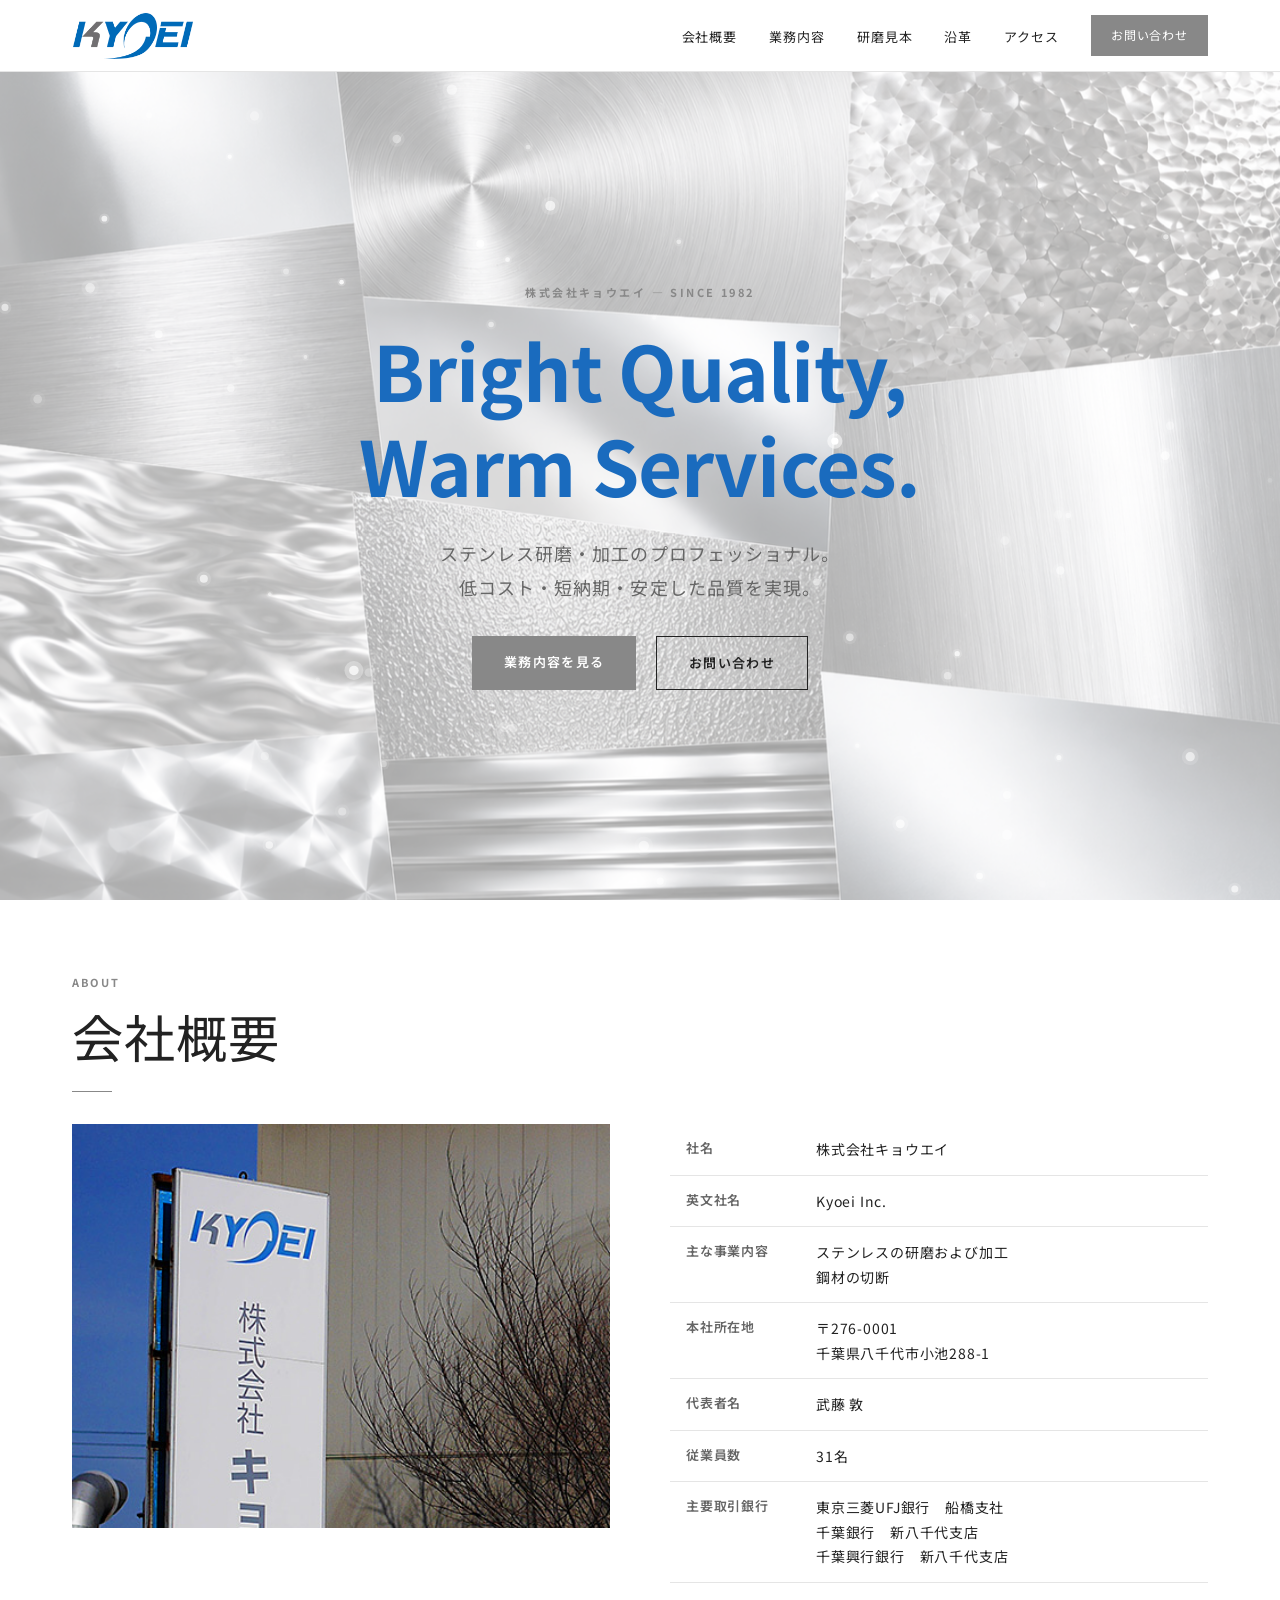
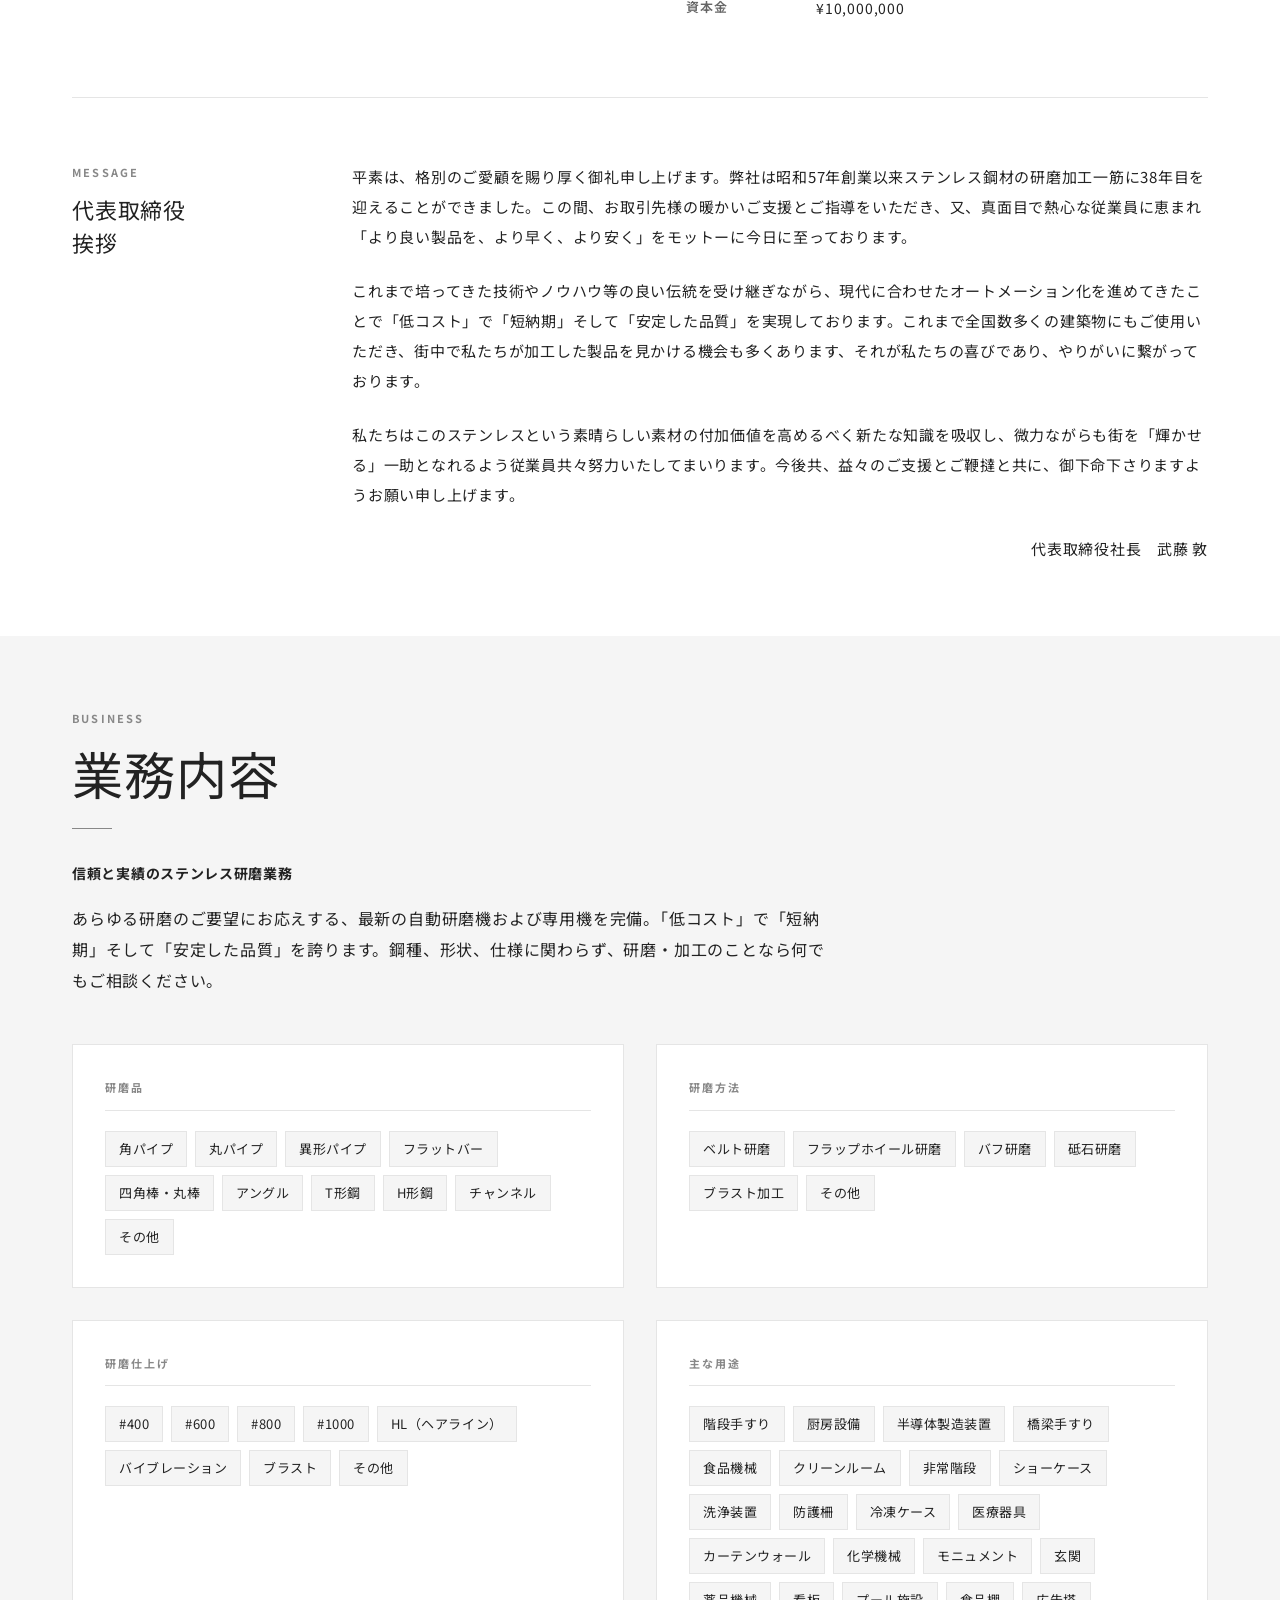
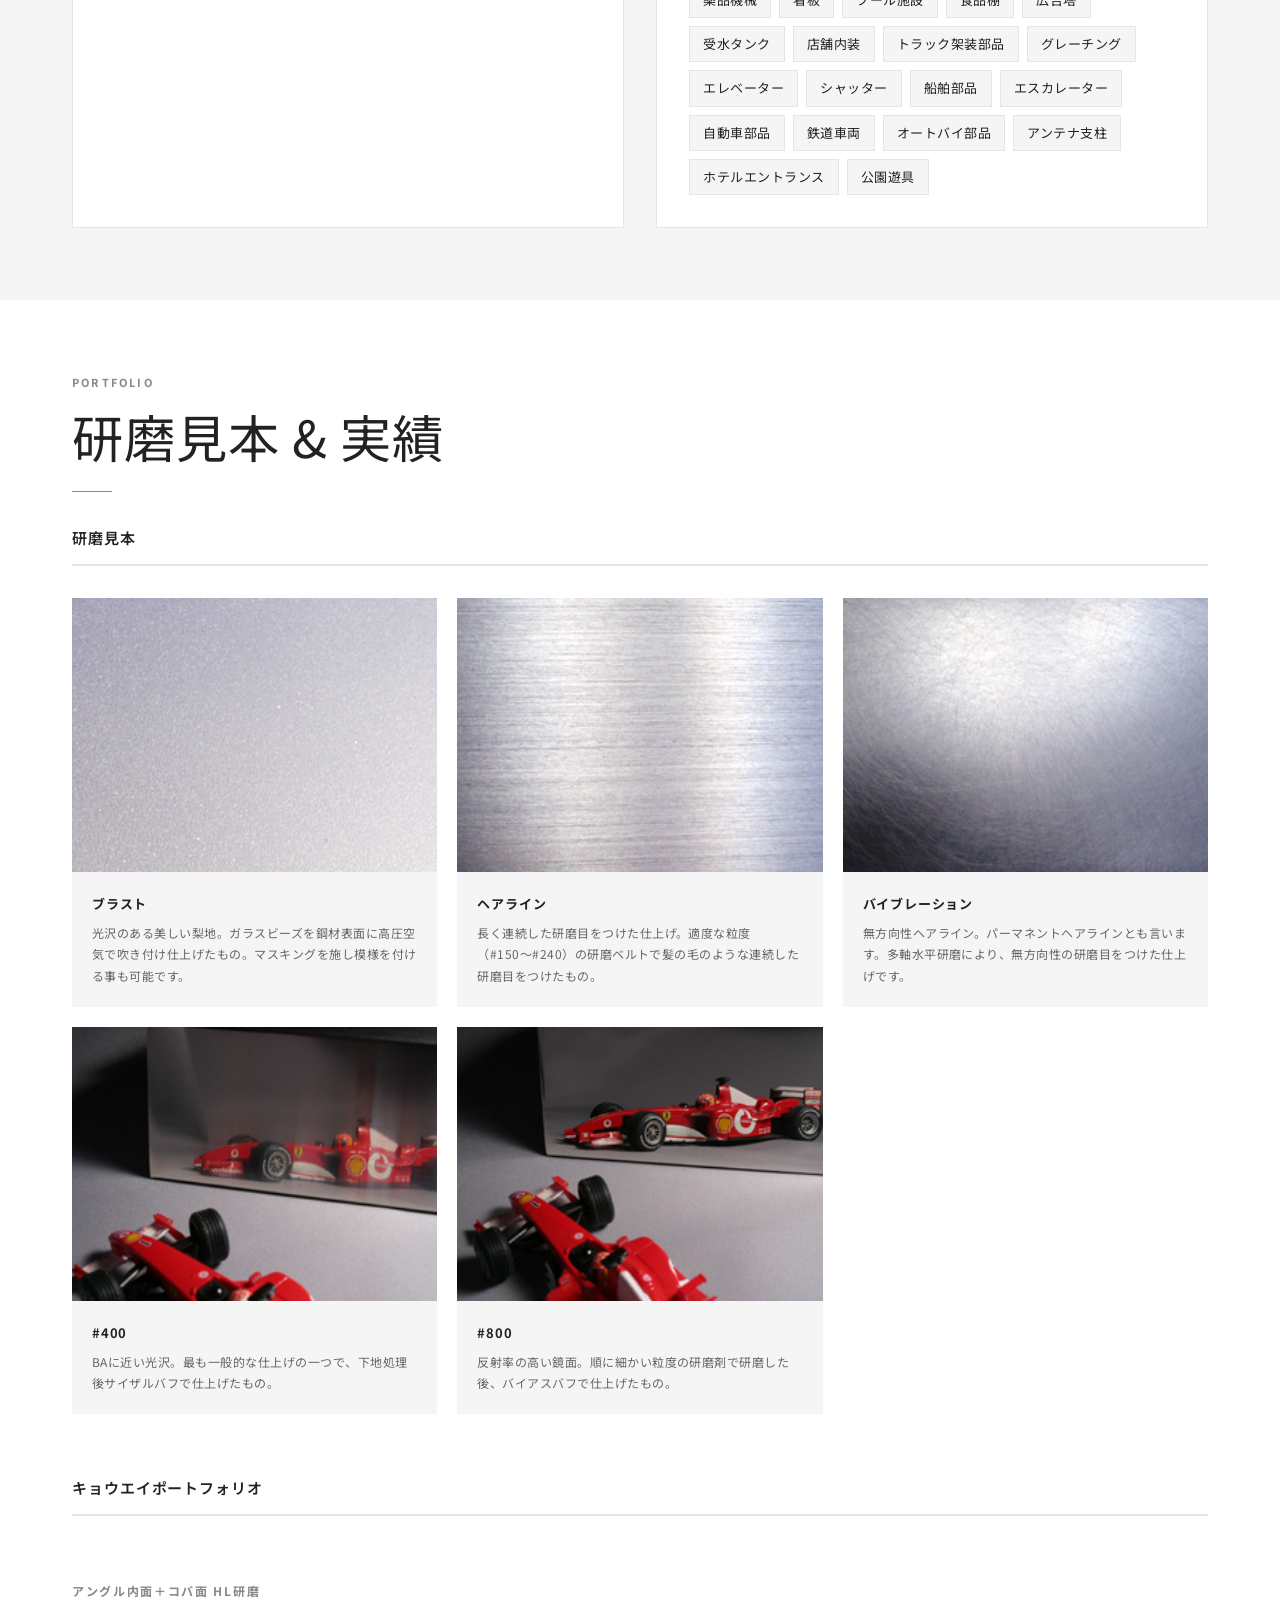
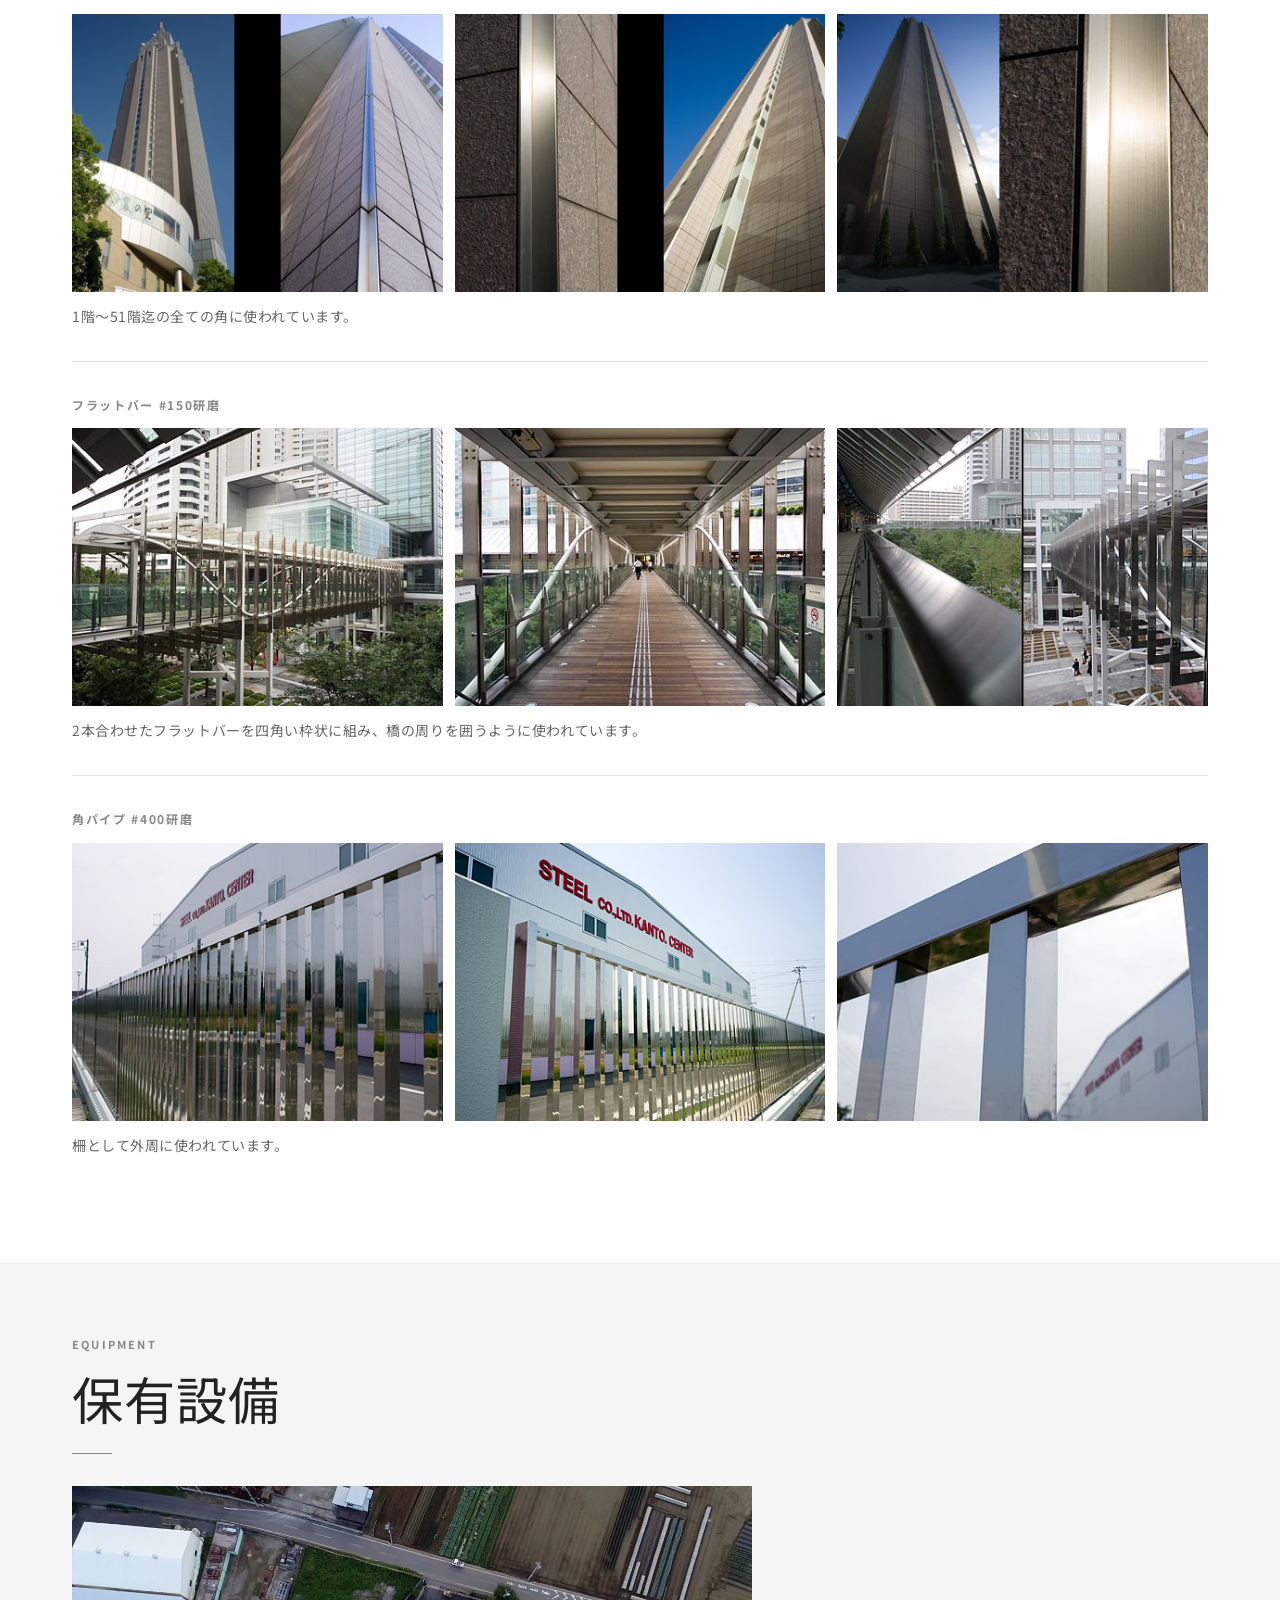
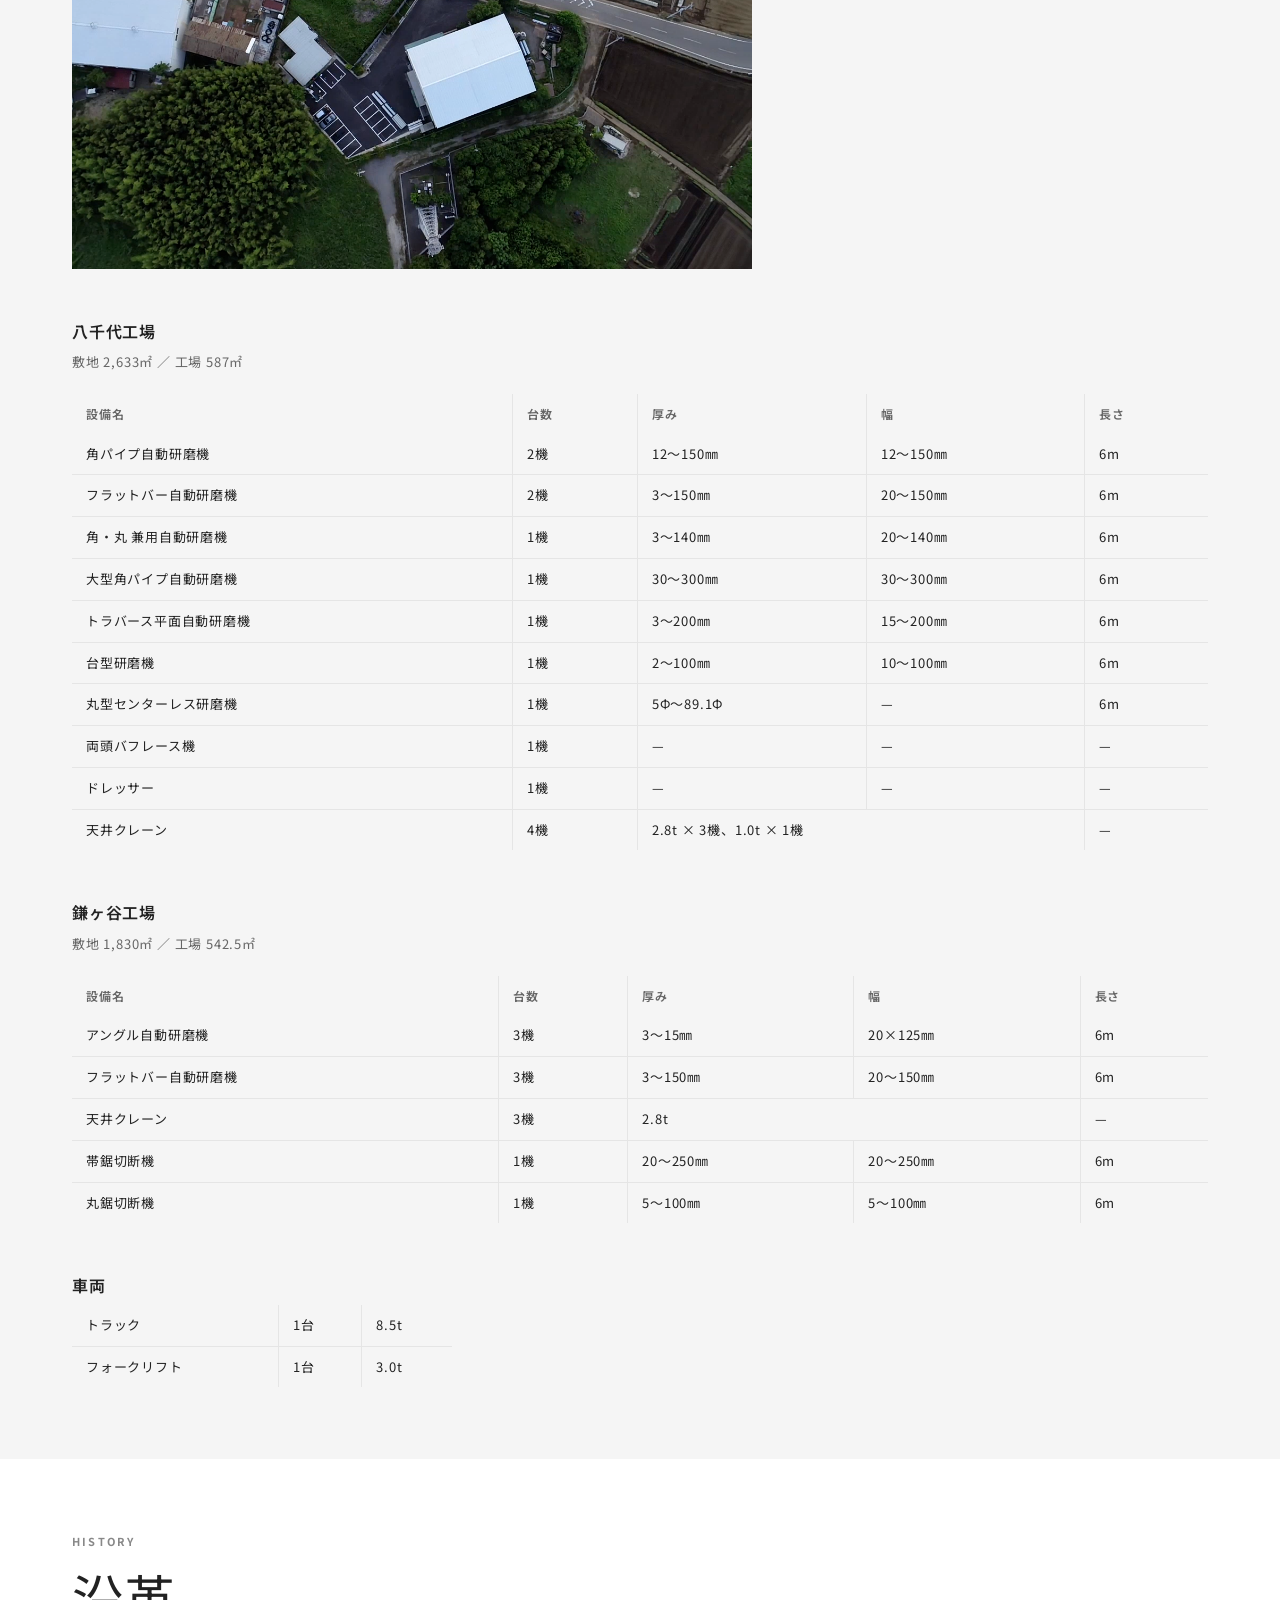
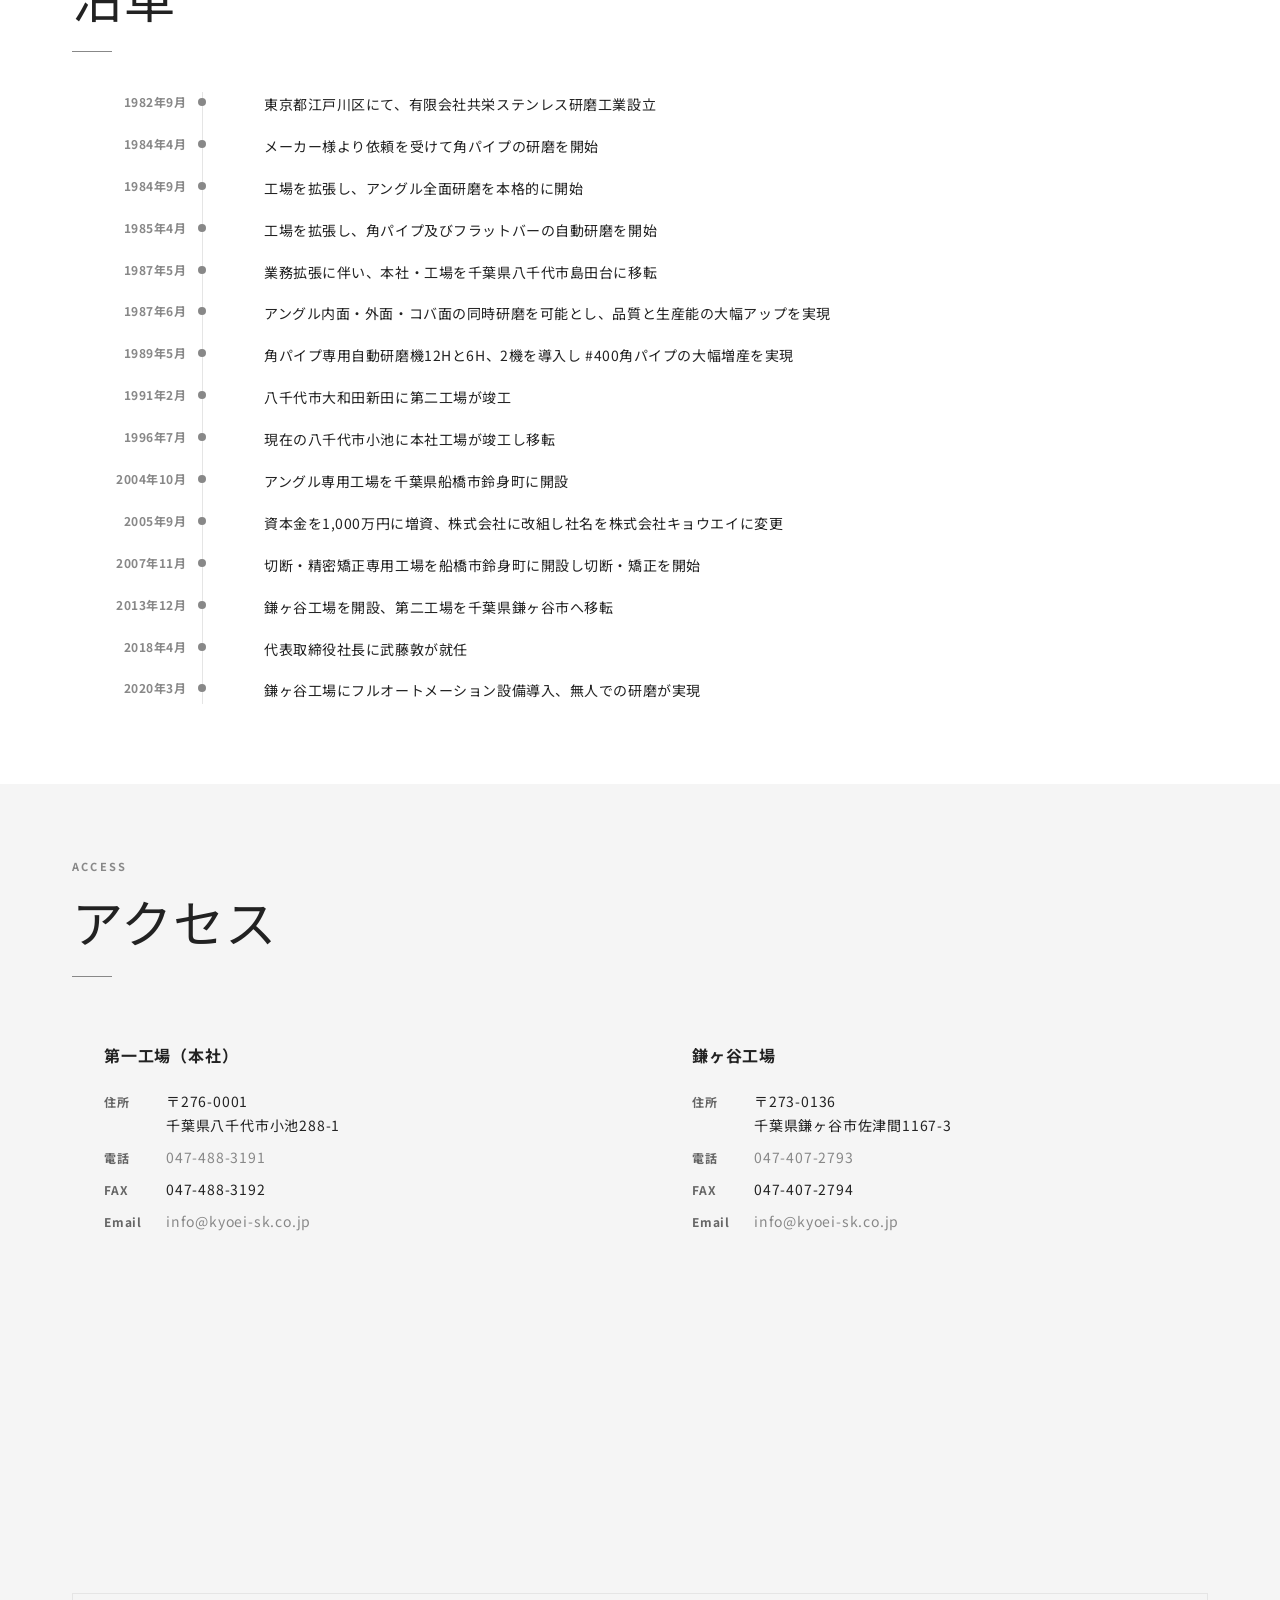
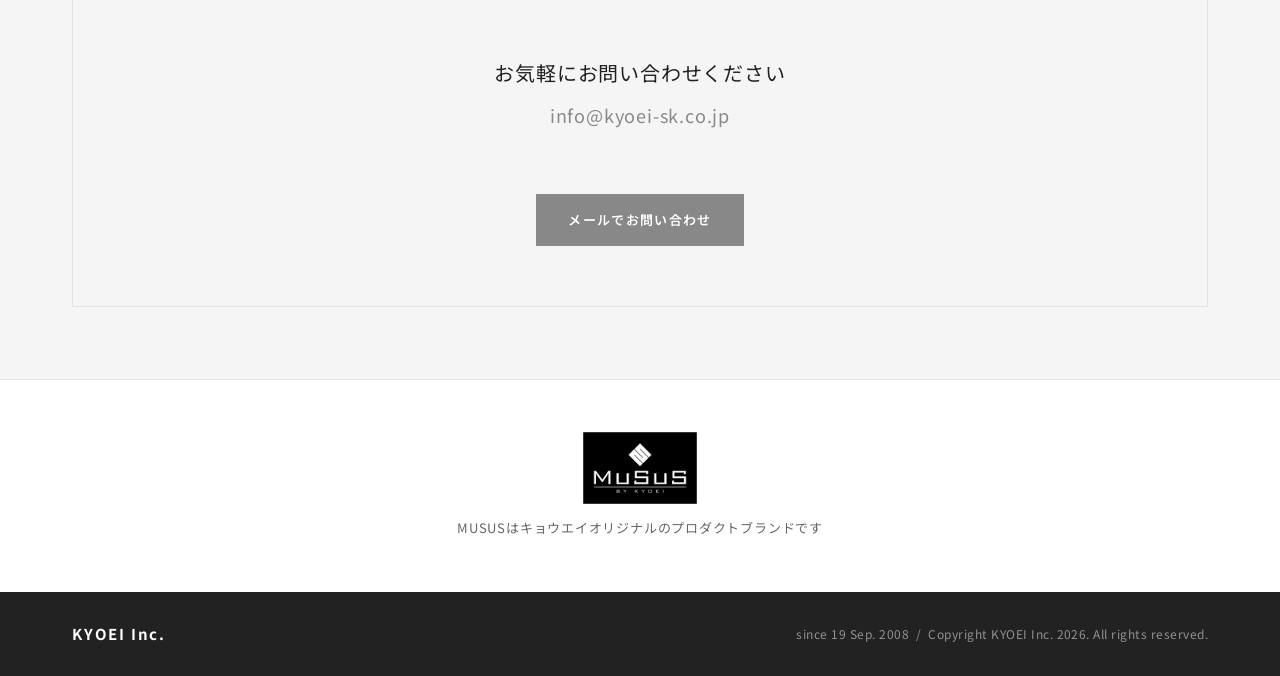
==== commit 545848aa: "Make particles flash 1-3 times randomly per trigger Co-Authored-By: Claude Sonnet 4.6 <noreply@anthr" ====
--- a/NewDesign/index.html
+++ b/NewDesign/index.html
@@ -1398,8 +1398,10 @@
         this.base     = Math.random() * 0.45 + 0.25;
         this.phase    = Math.random() * Math.PI * 2;
         this.freq     = 0.007 + Math.random() * 0.013;
-        this.flashT   = 0;
-        this.flashDur = 1;
+        this.flashT     = 0;
+        this.flashDur   = 1;
+        this.flashLeft  = 0;
+        this.flashPhase = 0; // 0=idle 1=on 2=gap
       }
 
       Particle.prototype.tick = function (t) {
@@ -1410,10 +1412,26 @@
         if (this.y < -12) this.y = H + 12;
         else if (this.y > H + 12) this.y = -12;
         this.a = this.base + Math.sin(t * this.freq + this.phase) * 0.14;
-        if (this.flashT > 0) {
-          this.flashT--;
+        if (this.flashPhase === 1) {
+          if (--this.flashT <= 0) {
+            if (this.flashLeft > 0) {
+              this.flashPhase = 2;
+              this.flashT = 5;
+            } else {
+              this.flashPhase = 0;
+            }
+          }
+        } else if (this.flashPhase === 2) {
+          if (--this.flashT <= 0) {
+            this.flashLeft--;
+            this.flashPhase = 1;
+            this.flashDur = this.flashT = 5 + Math.floor(Math.random() * 6);
+          }
         } else if (Math.random() < 0.0008) {
-          this.flashDur = this.flashT = 6 + Math.floor(Math.random() * 8);
+          var n = 1 + Math.floor(Math.random() * 3);
+          this.flashLeft  = n - 1;
+          this.flashPhase = 1;
+          this.flashDur = this.flashT = 5 + Math.floor(Math.random() * 6);
         }
       };
 
@@ -1431,7 +1449,7 @@
           var p = particles[i];
           p.tick(t);
 
-          var fi    = p.flashT > 0 ? p.flashT / p.flashDur : 0;
+          var fi    = p.flashPhase === 1 ? p.flashT / p.flashDur : 0;
           var alpha = Math.min(1, p.a + fi * 0.7);
           var halo  = Math.min(1, p.a * 0.25 + fi * 0.5);
 
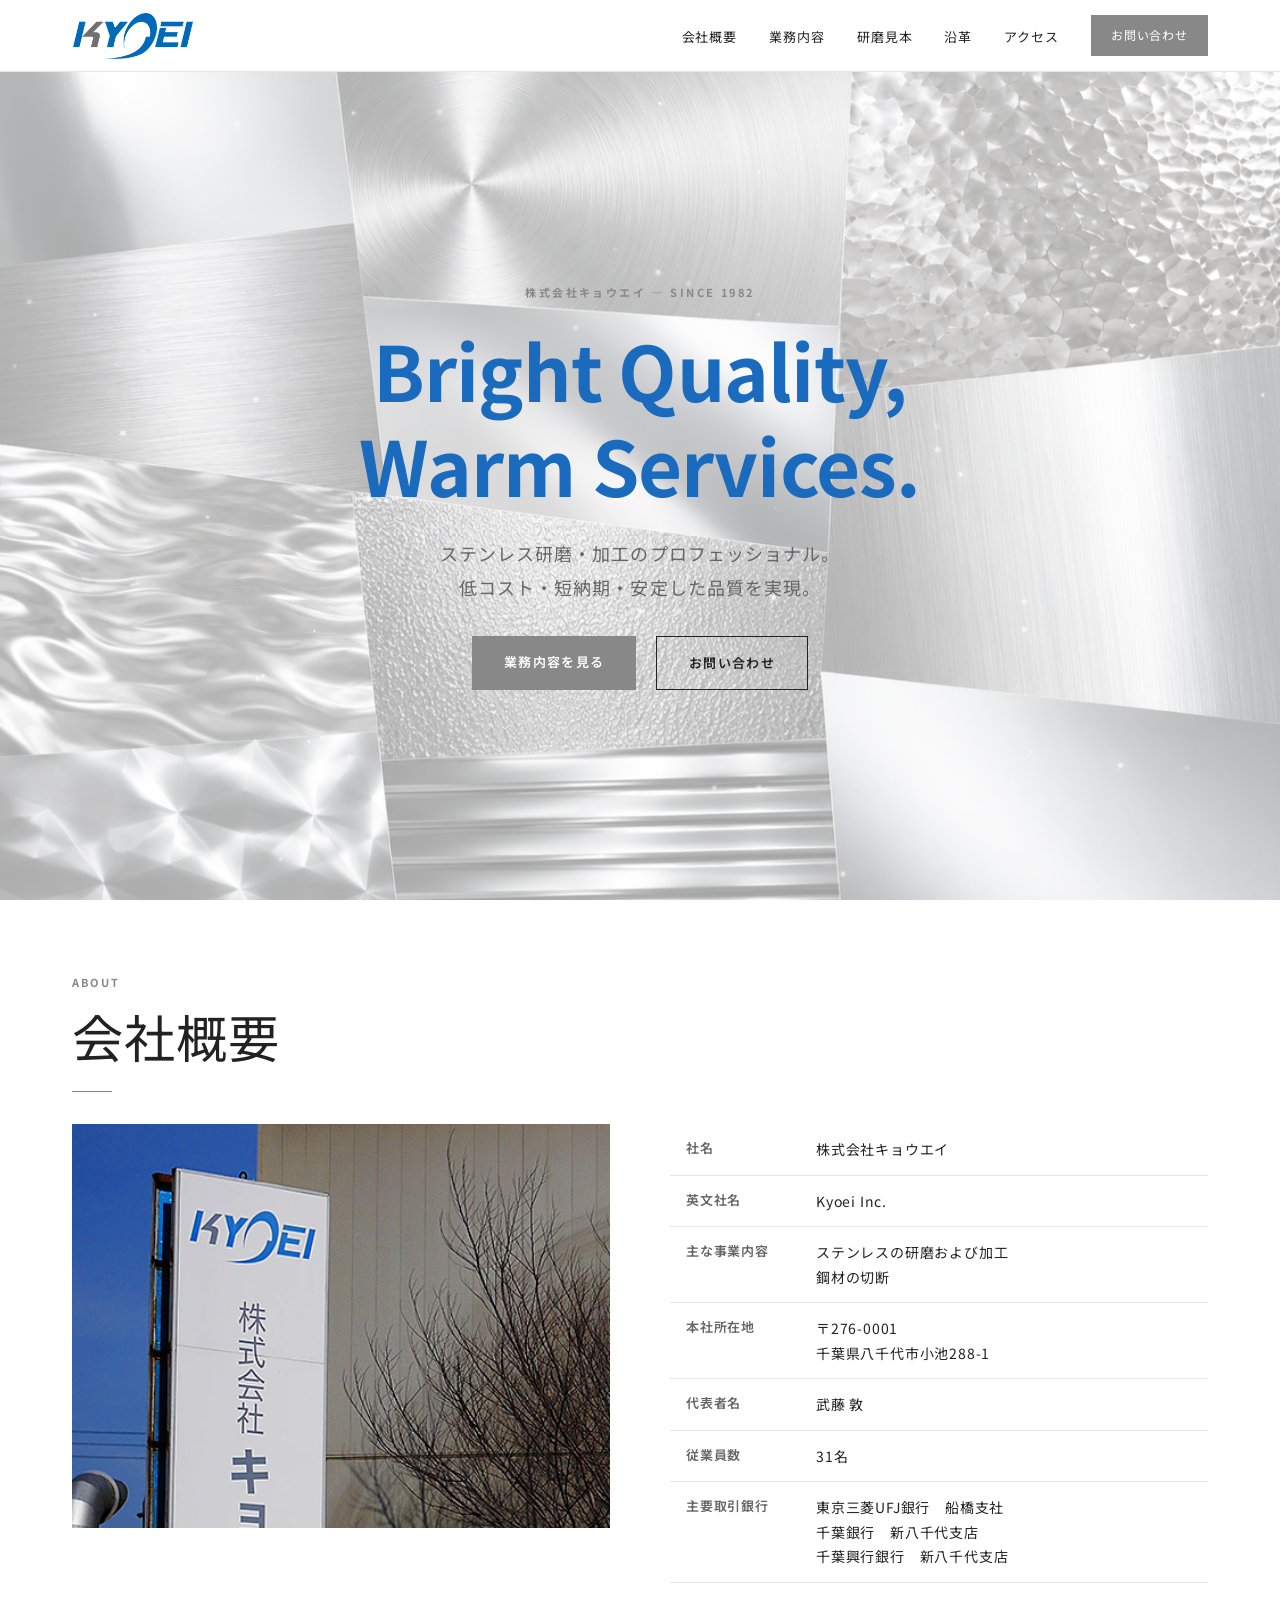
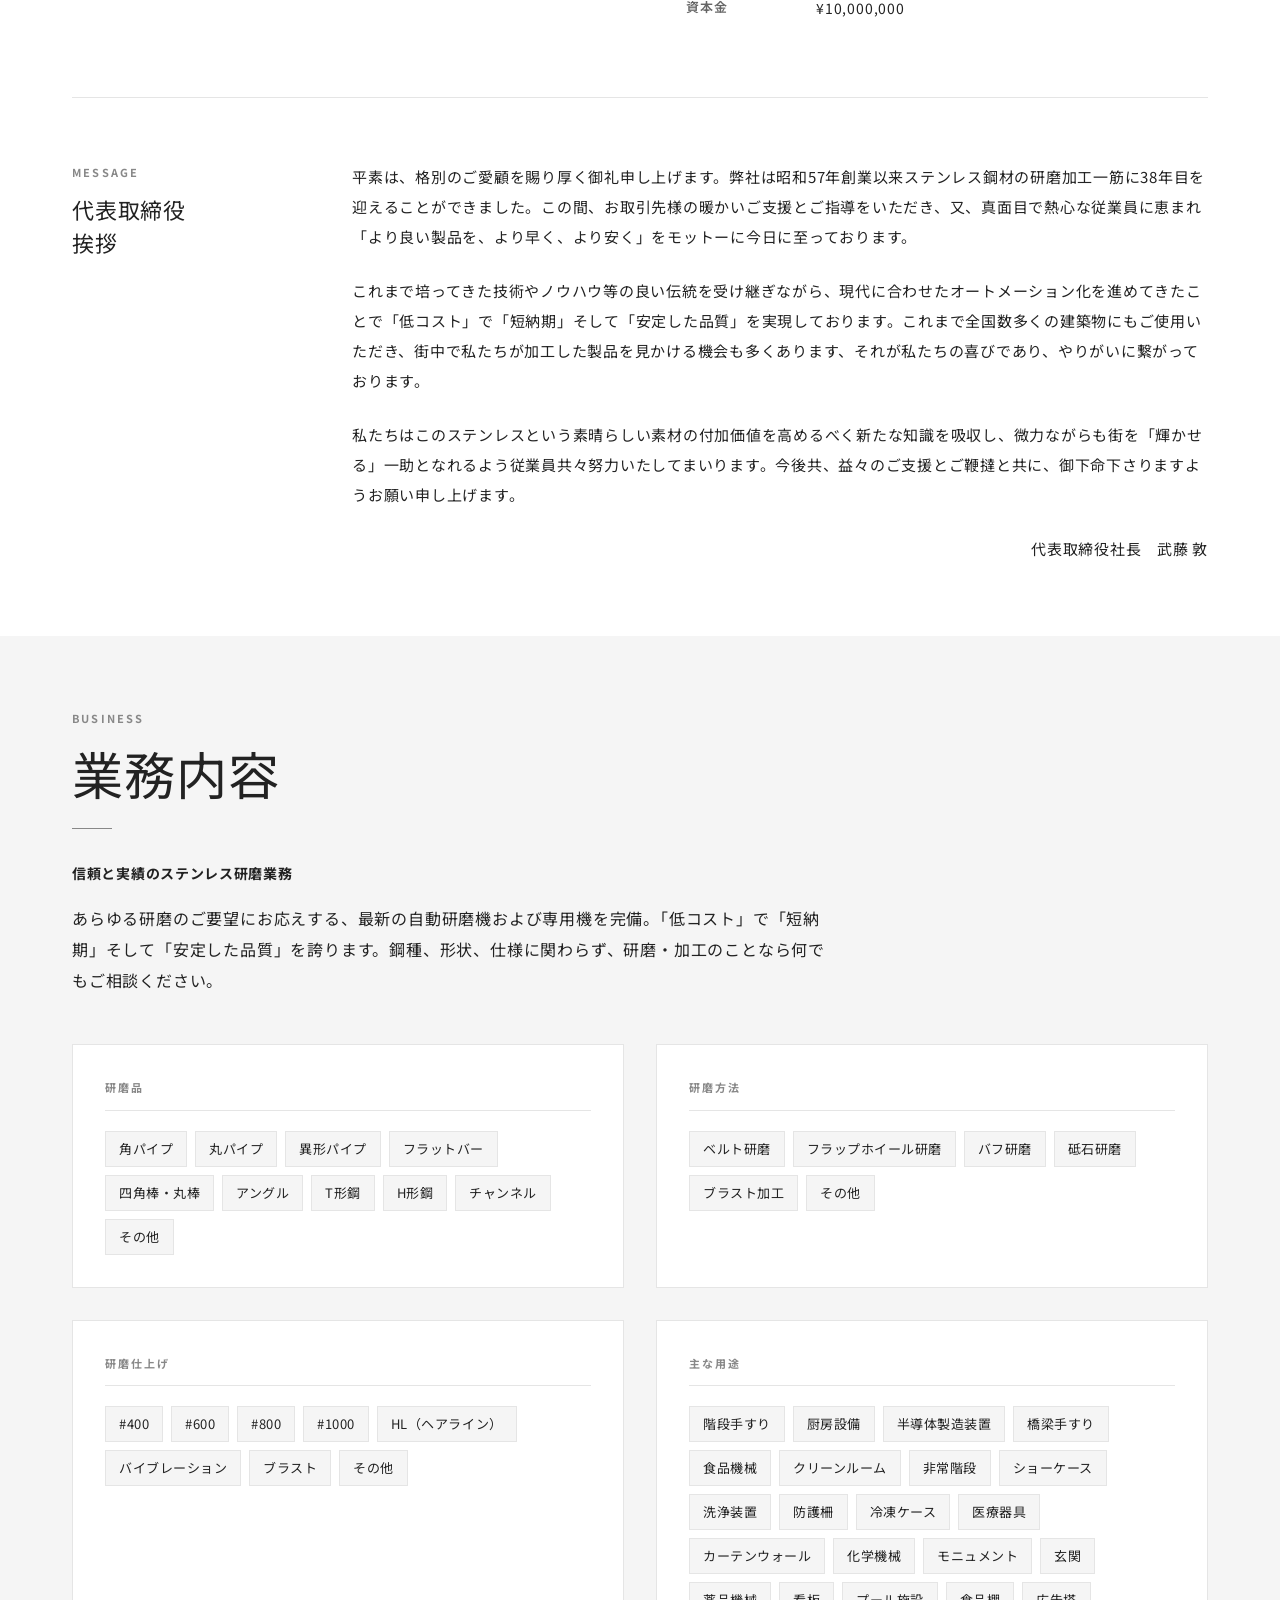
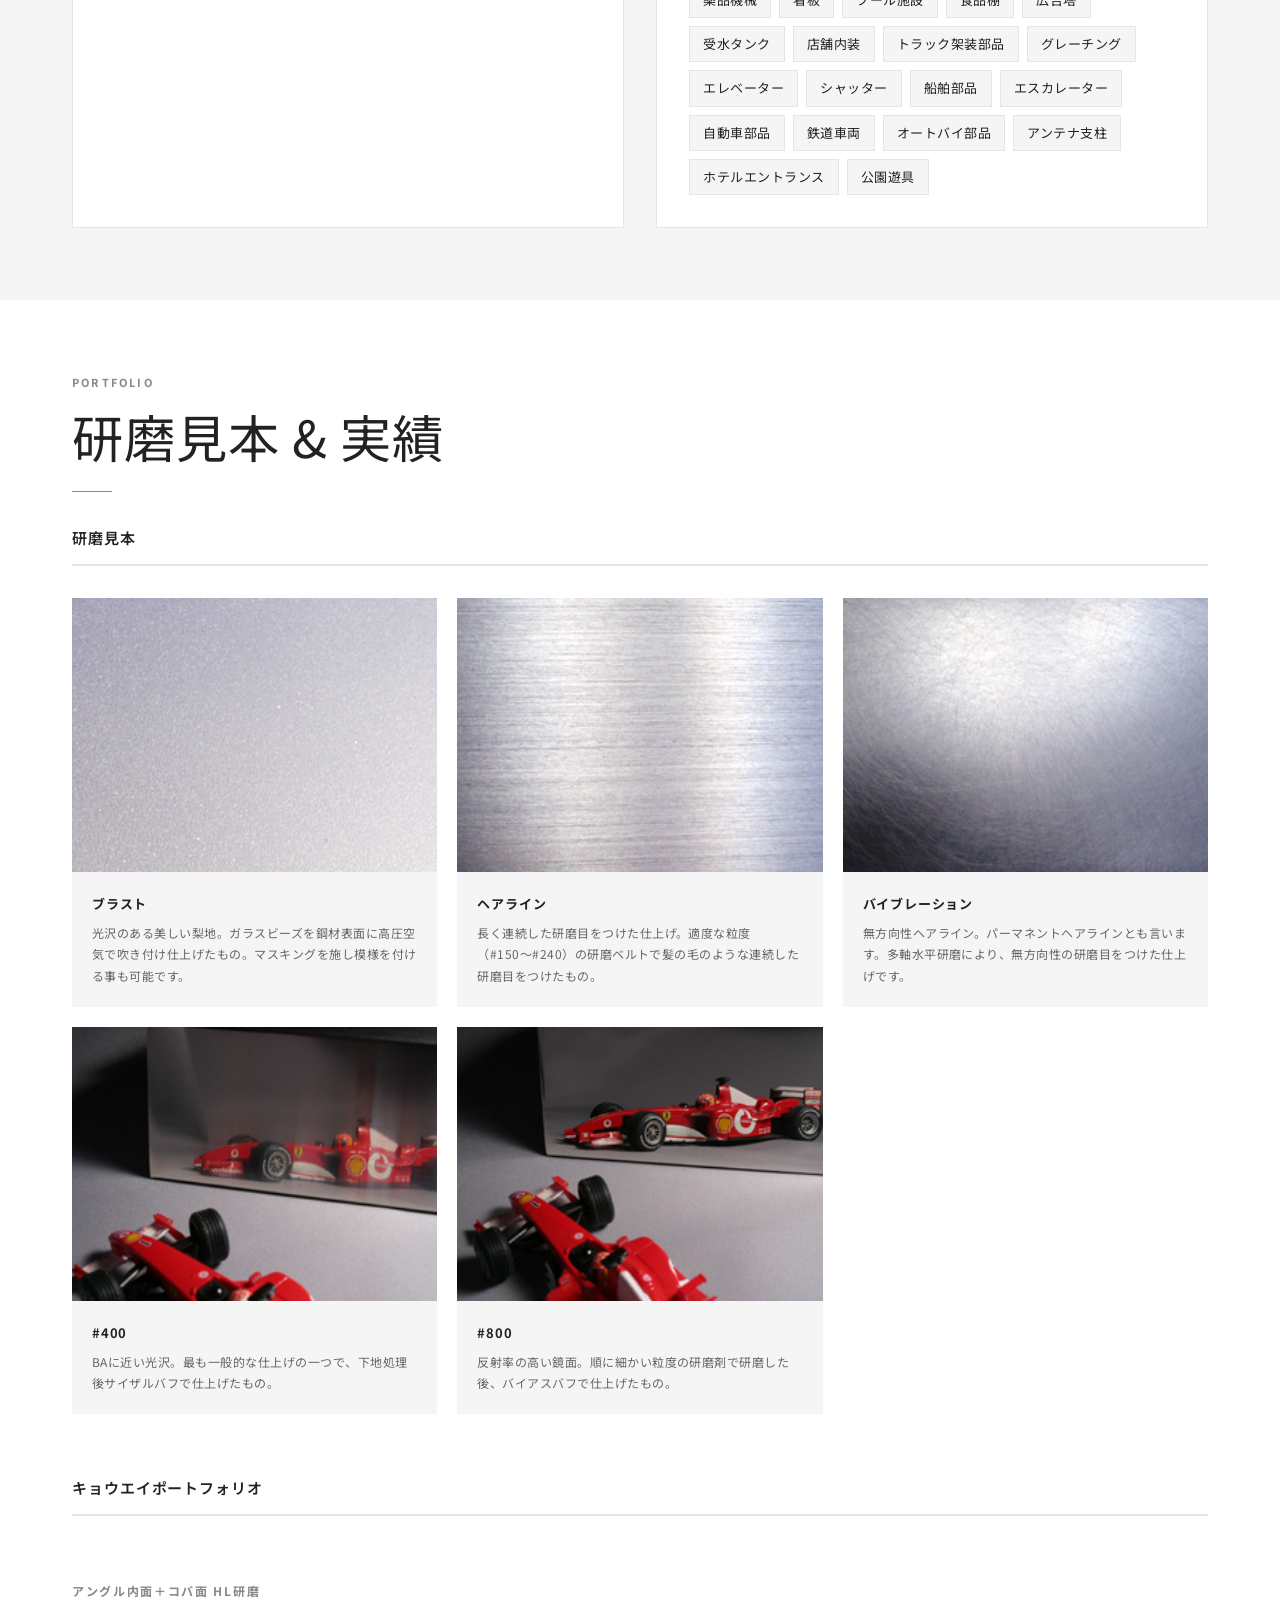
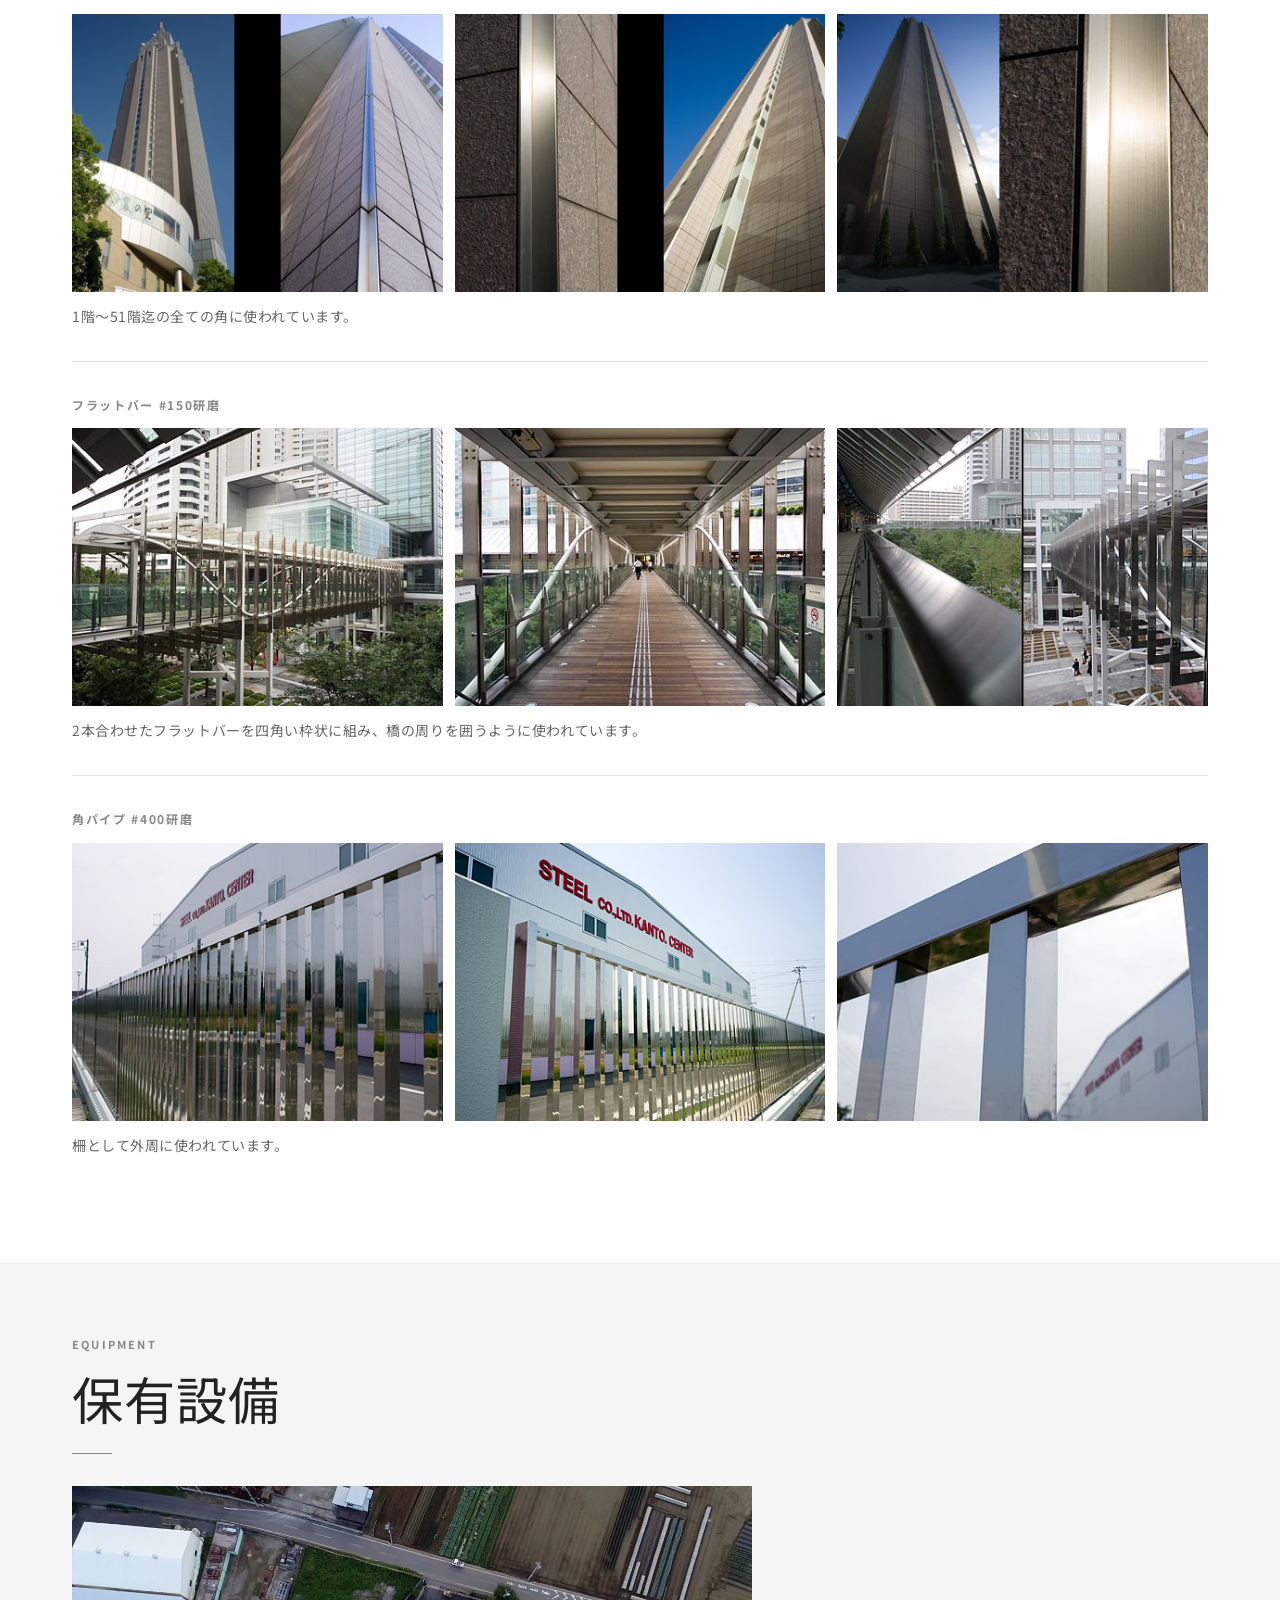
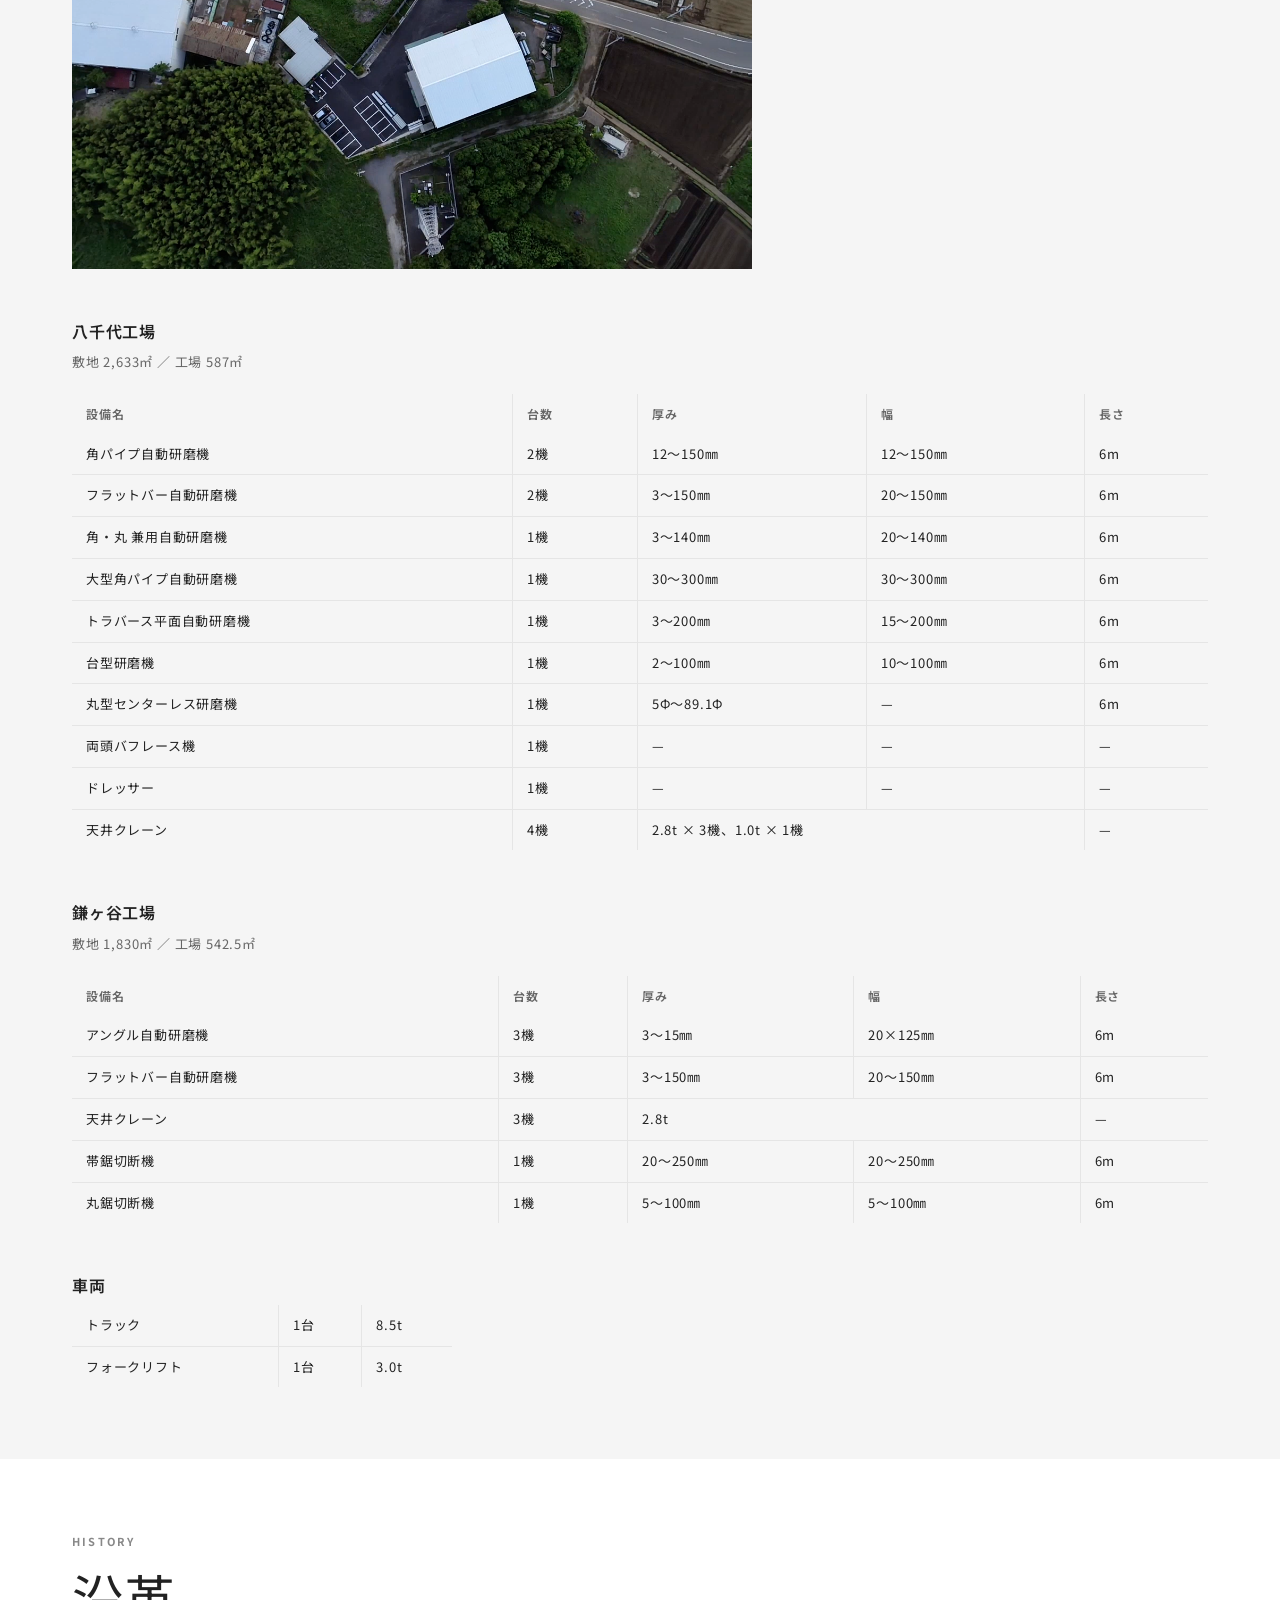
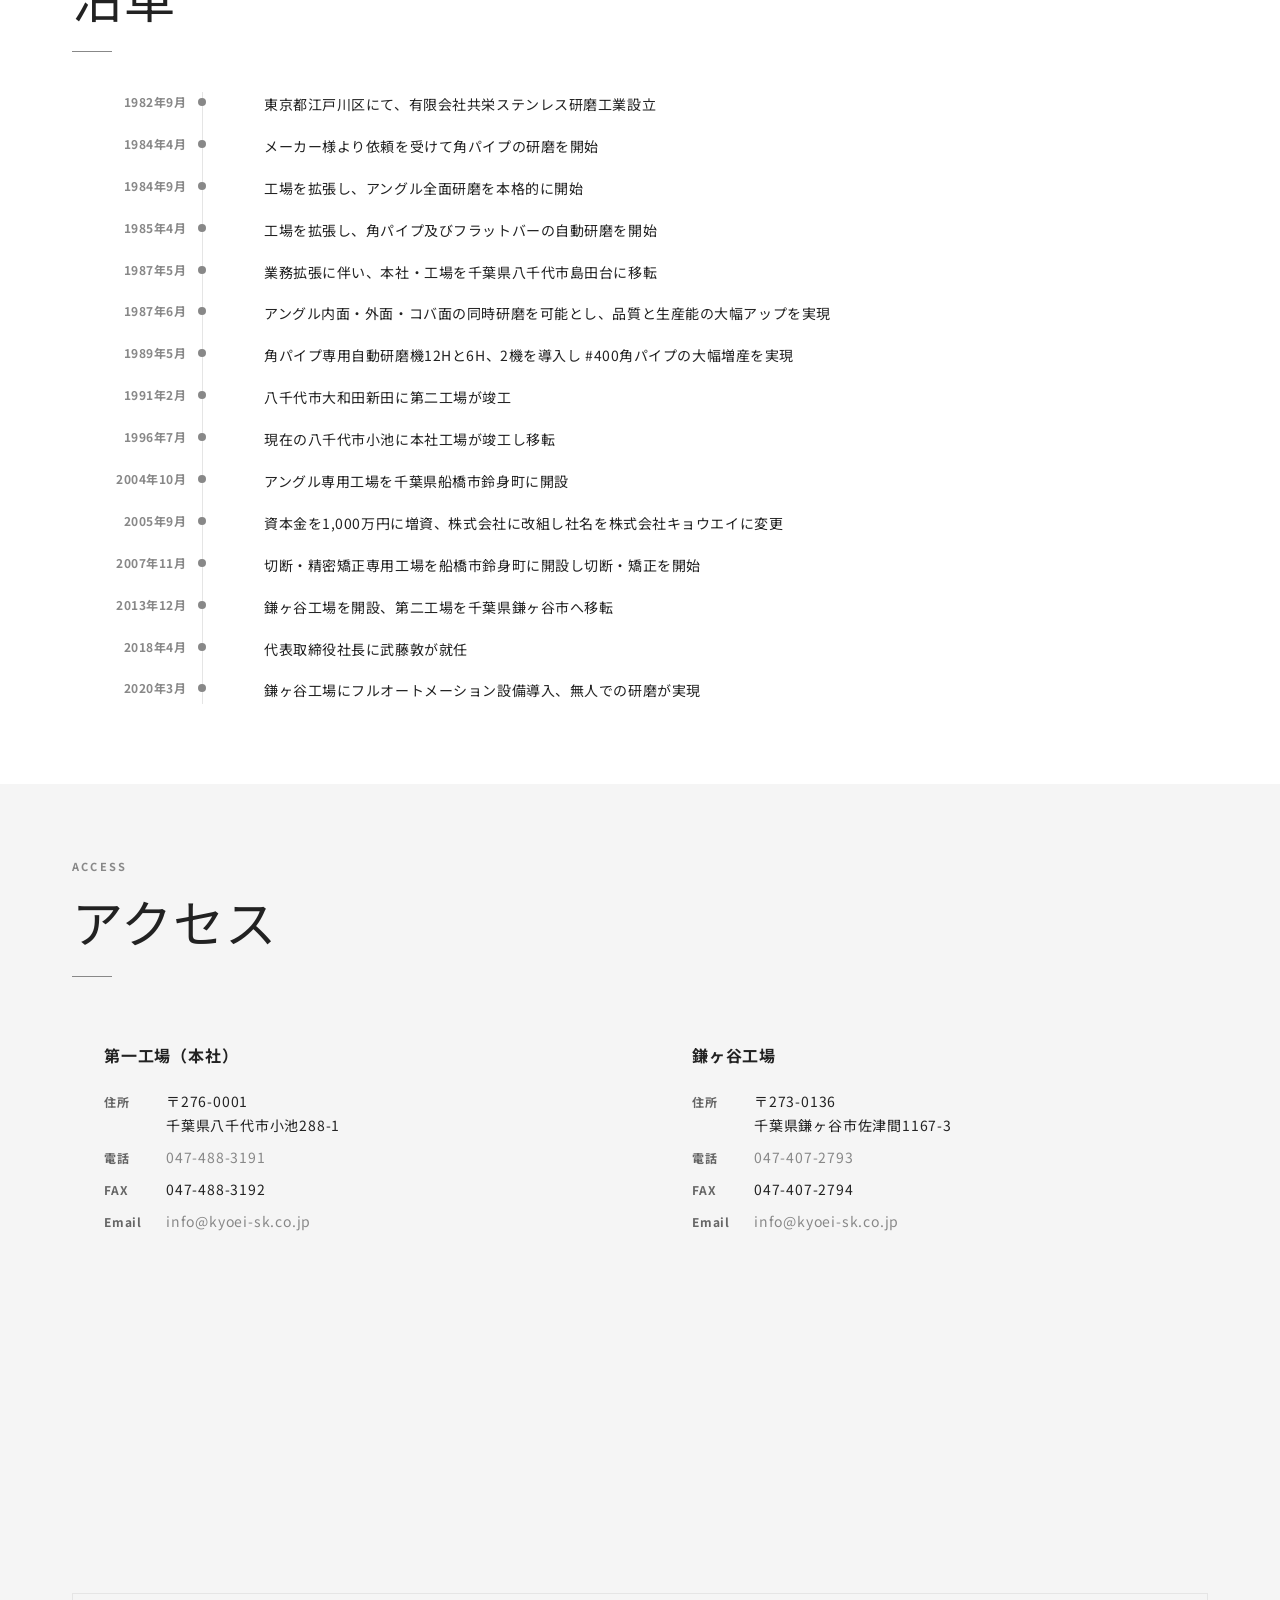
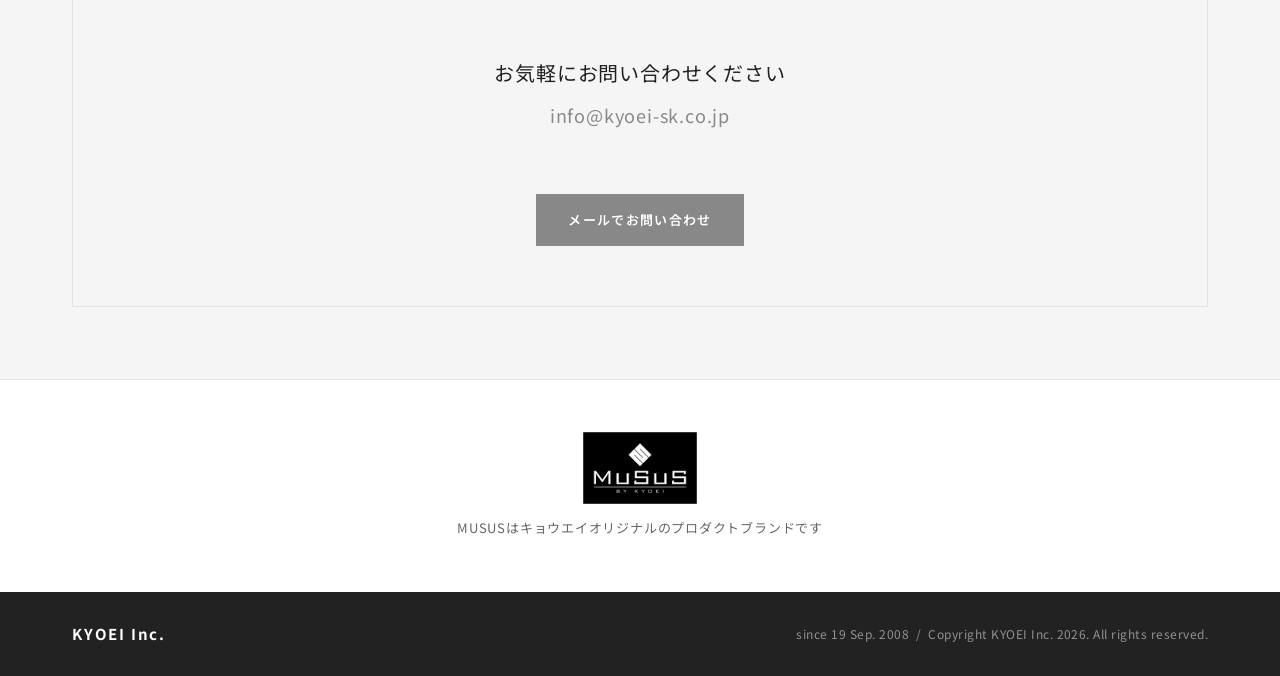
==== commit 2b7874aa: "Speed up flash blink and reduce particle size Co-Authored-By: Claude Sonnet 4.6 <noreply@anthropic.c" ====
--- a/NewDesign/index.html
+++ b/NewDesign/index.html
@@ -1394,7 +1394,7 @@
         this.y        = Math.random() * H;
         this.vx       = (Math.random() - 0.5) * 0.72;
         this.vy       = (Math.random() - 0.5) * 0.72;
-        this.r        = Math.random() * 3.5 + 1.8;
+        this.r        = Math.random() * 1.8 + 0.8;
         this.base     = Math.random() * 0.45 + 0.25;
         this.phase    = Math.random() * Math.PI * 2;
         this.freq     = 0.007 + Math.random() * 0.013;
@@ -1416,7 +1416,7 @@
           if (--this.flashT <= 0) {
             if (this.flashLeft > 0) {
               this.flashPhase = 2;
-              this.flashT = 5;
+              this.flashT = 3;
             } else {
               this.flashPhase = 0;
             }
@@ -1425,13 +1425,13 @@
           if (--this.flashT <= 0) {
             this.flashLeft--;
             this.flashPhase = 1;
-            this.flashDur = this.flashT = 5 + Math.floor(Math.random() * 6);
+            this.flashDur = this.flashT = 3 + Math.floor(Math.random() * 3);
           }
         } else if (Math.random() < 0.0008) {
           var n = 1 + Math.floor(Math.random() * 3);
           this.flashLeft  = n - 1;
           this.flashPhase = 1;
-          this.flashDur = this.flashT = 5 + Math.floor(Math.random() * 6);
+          this.flashDur = this.flashT = 3 + Math.floor(Math.random() * 3);
         }
       };
 
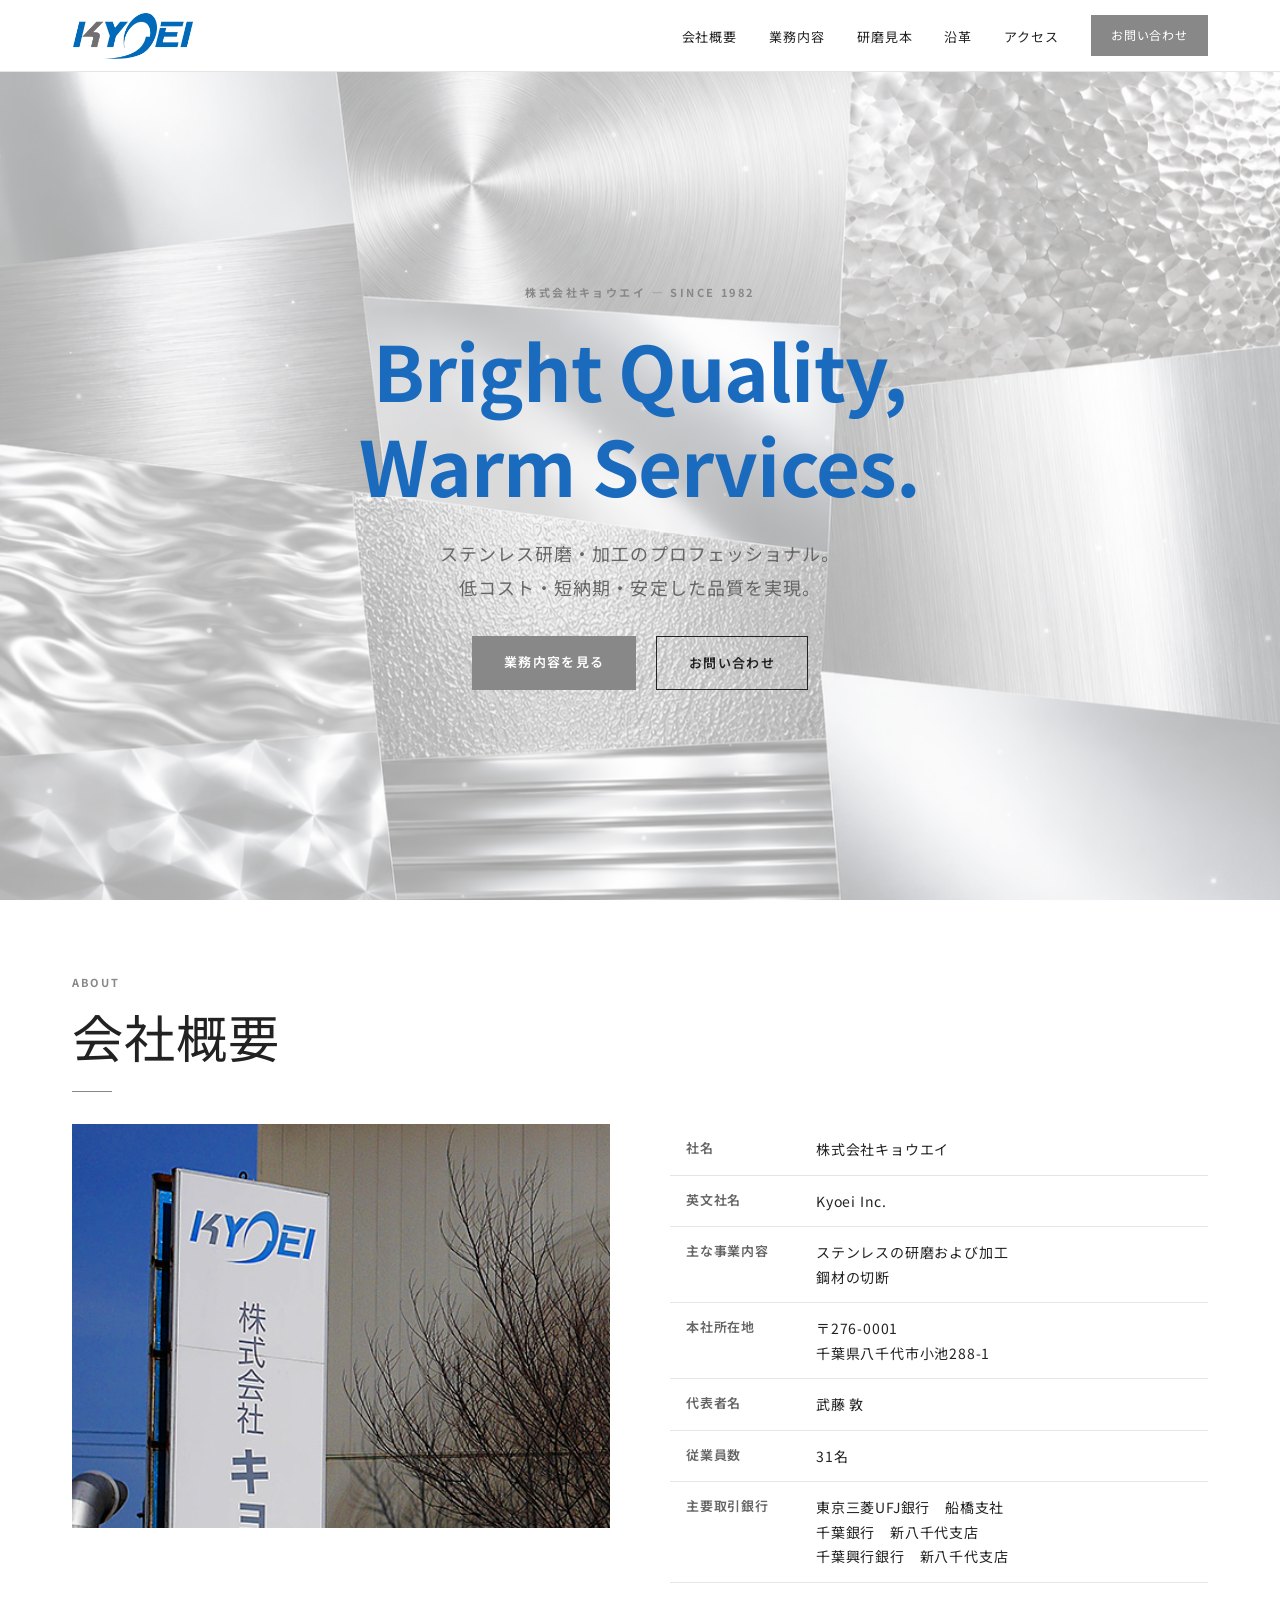
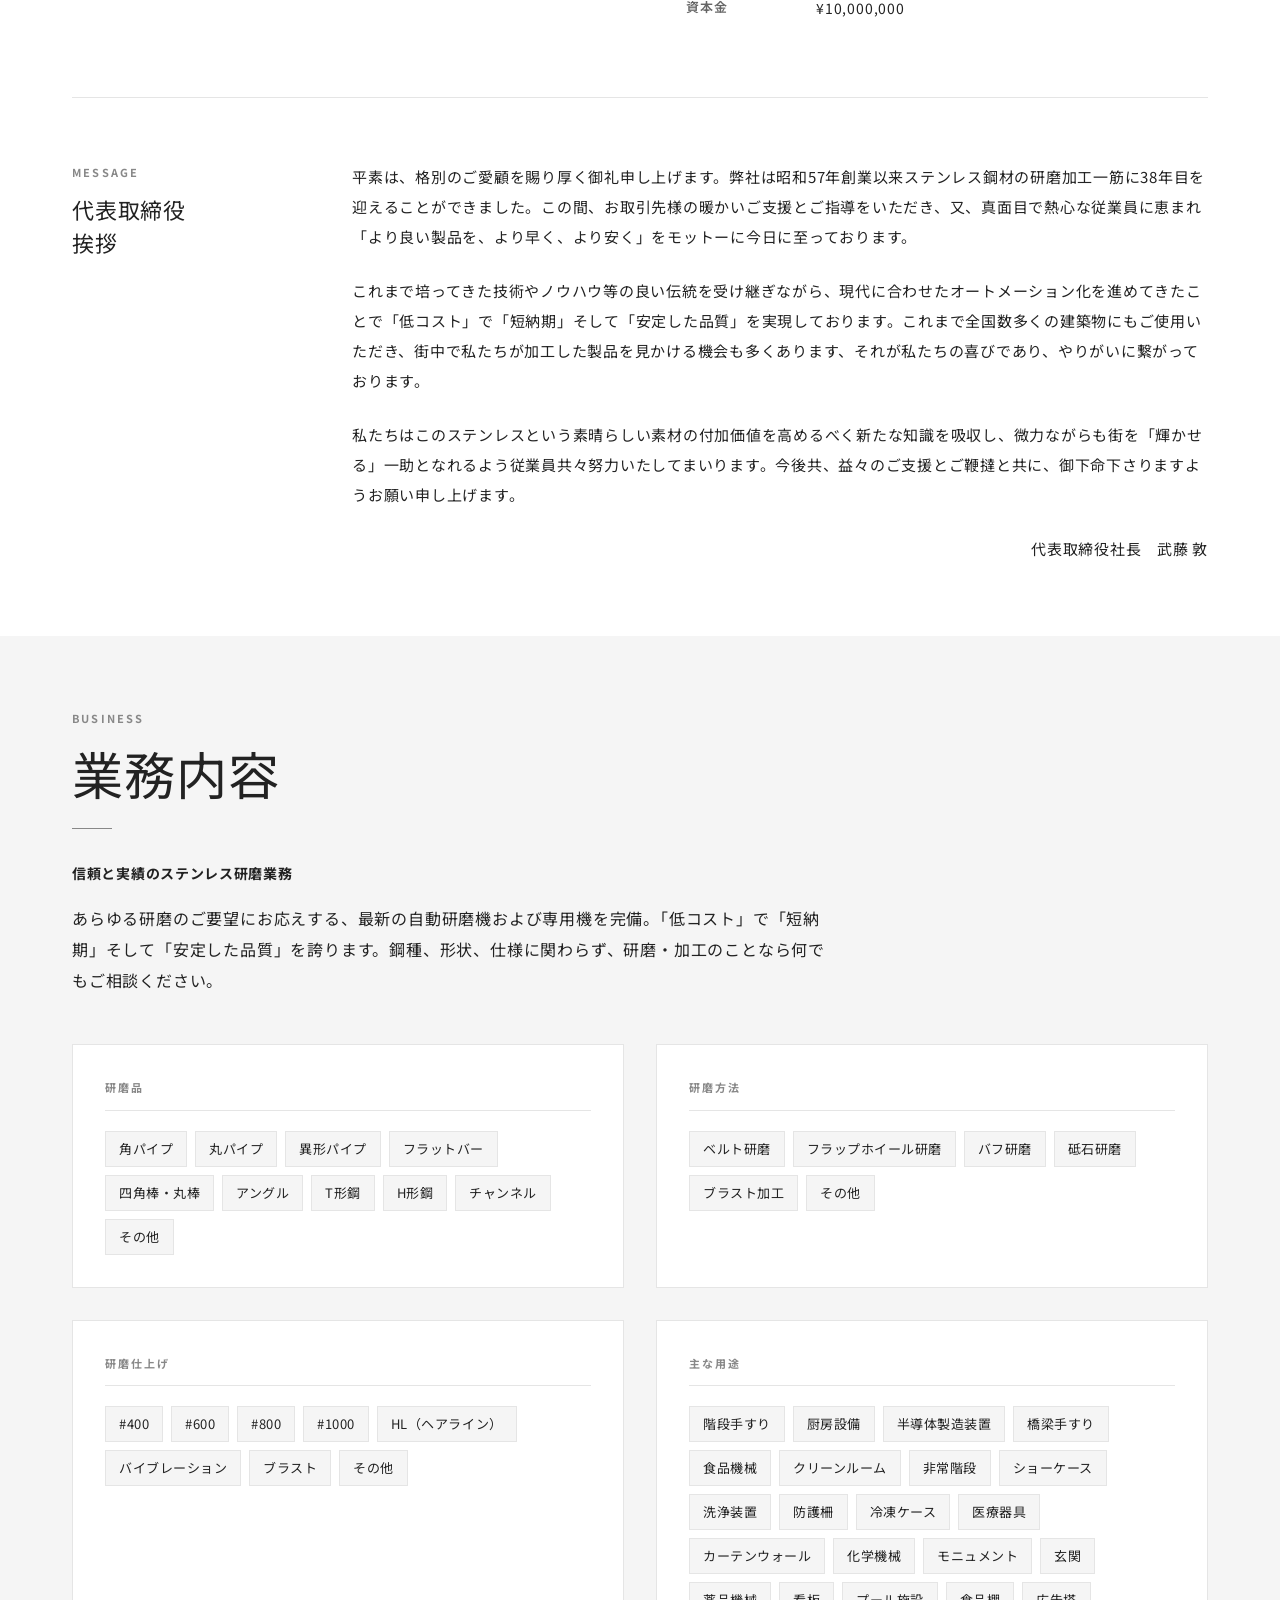
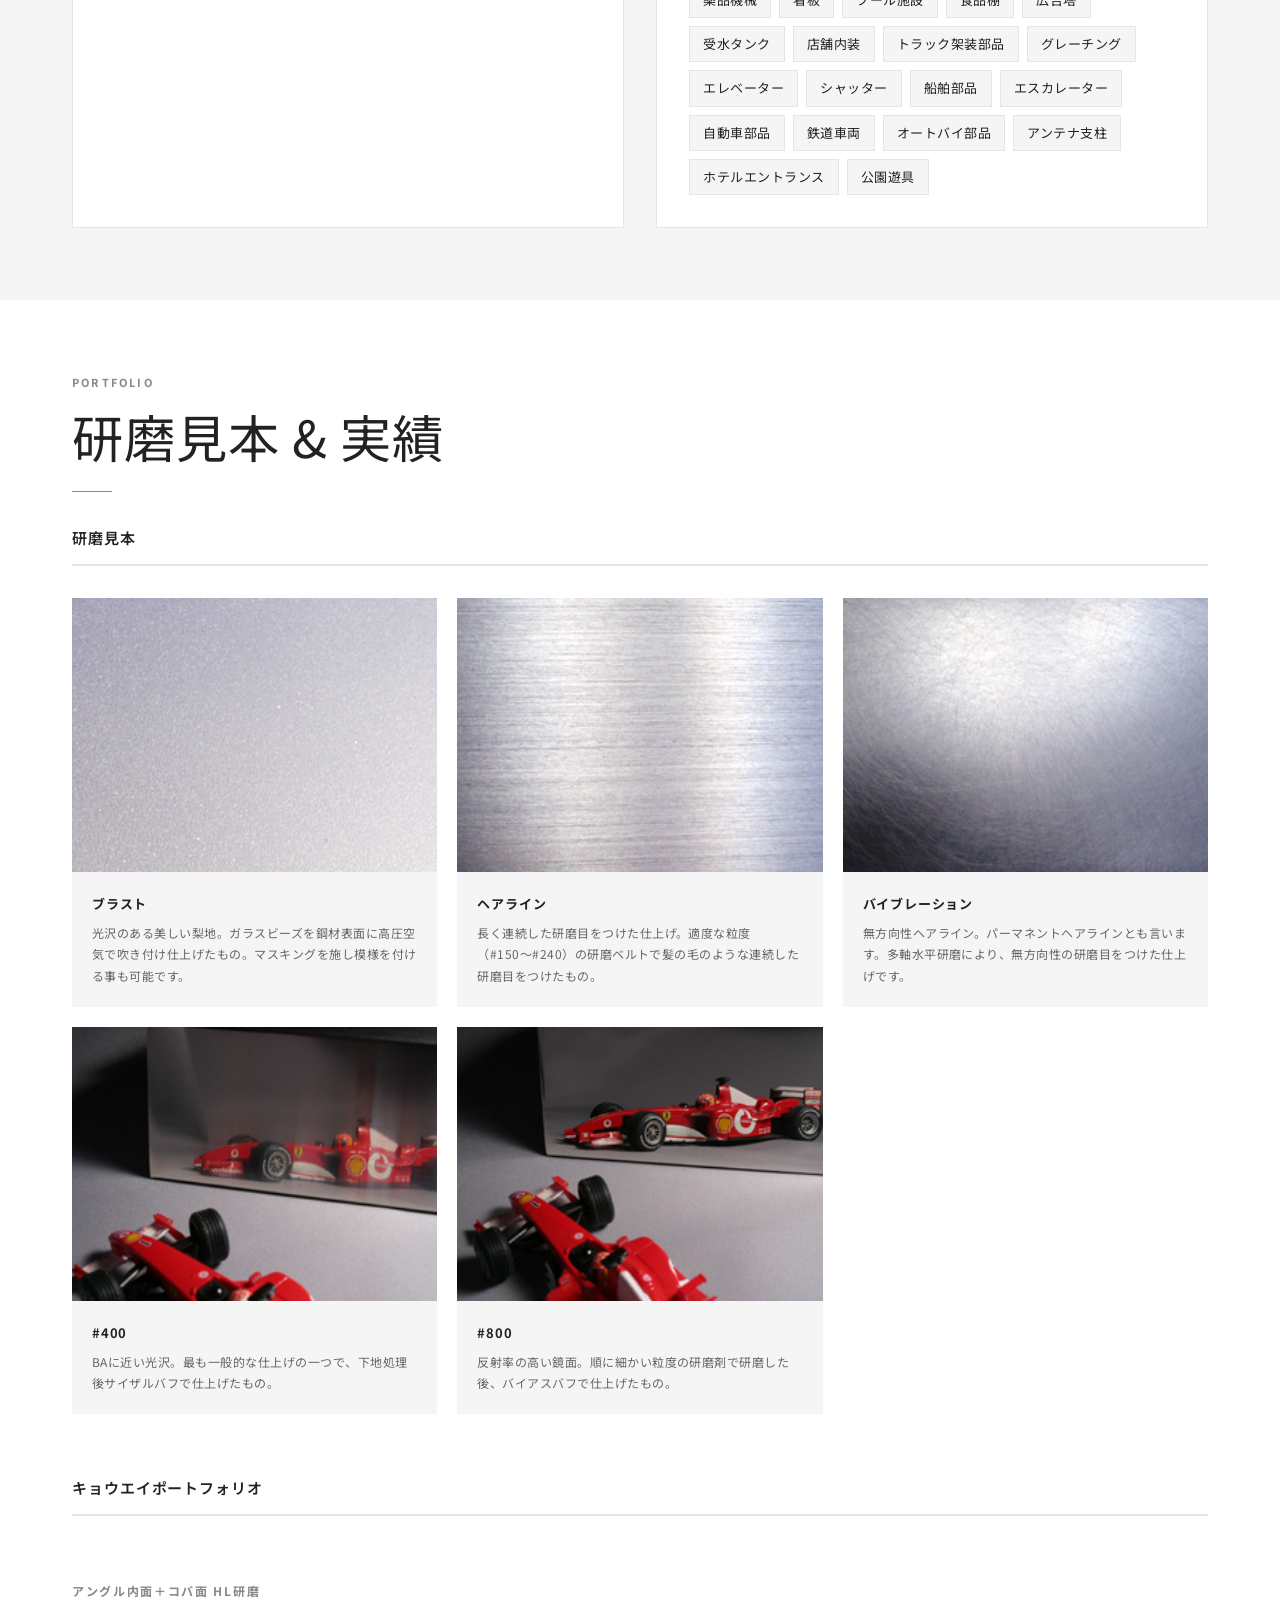
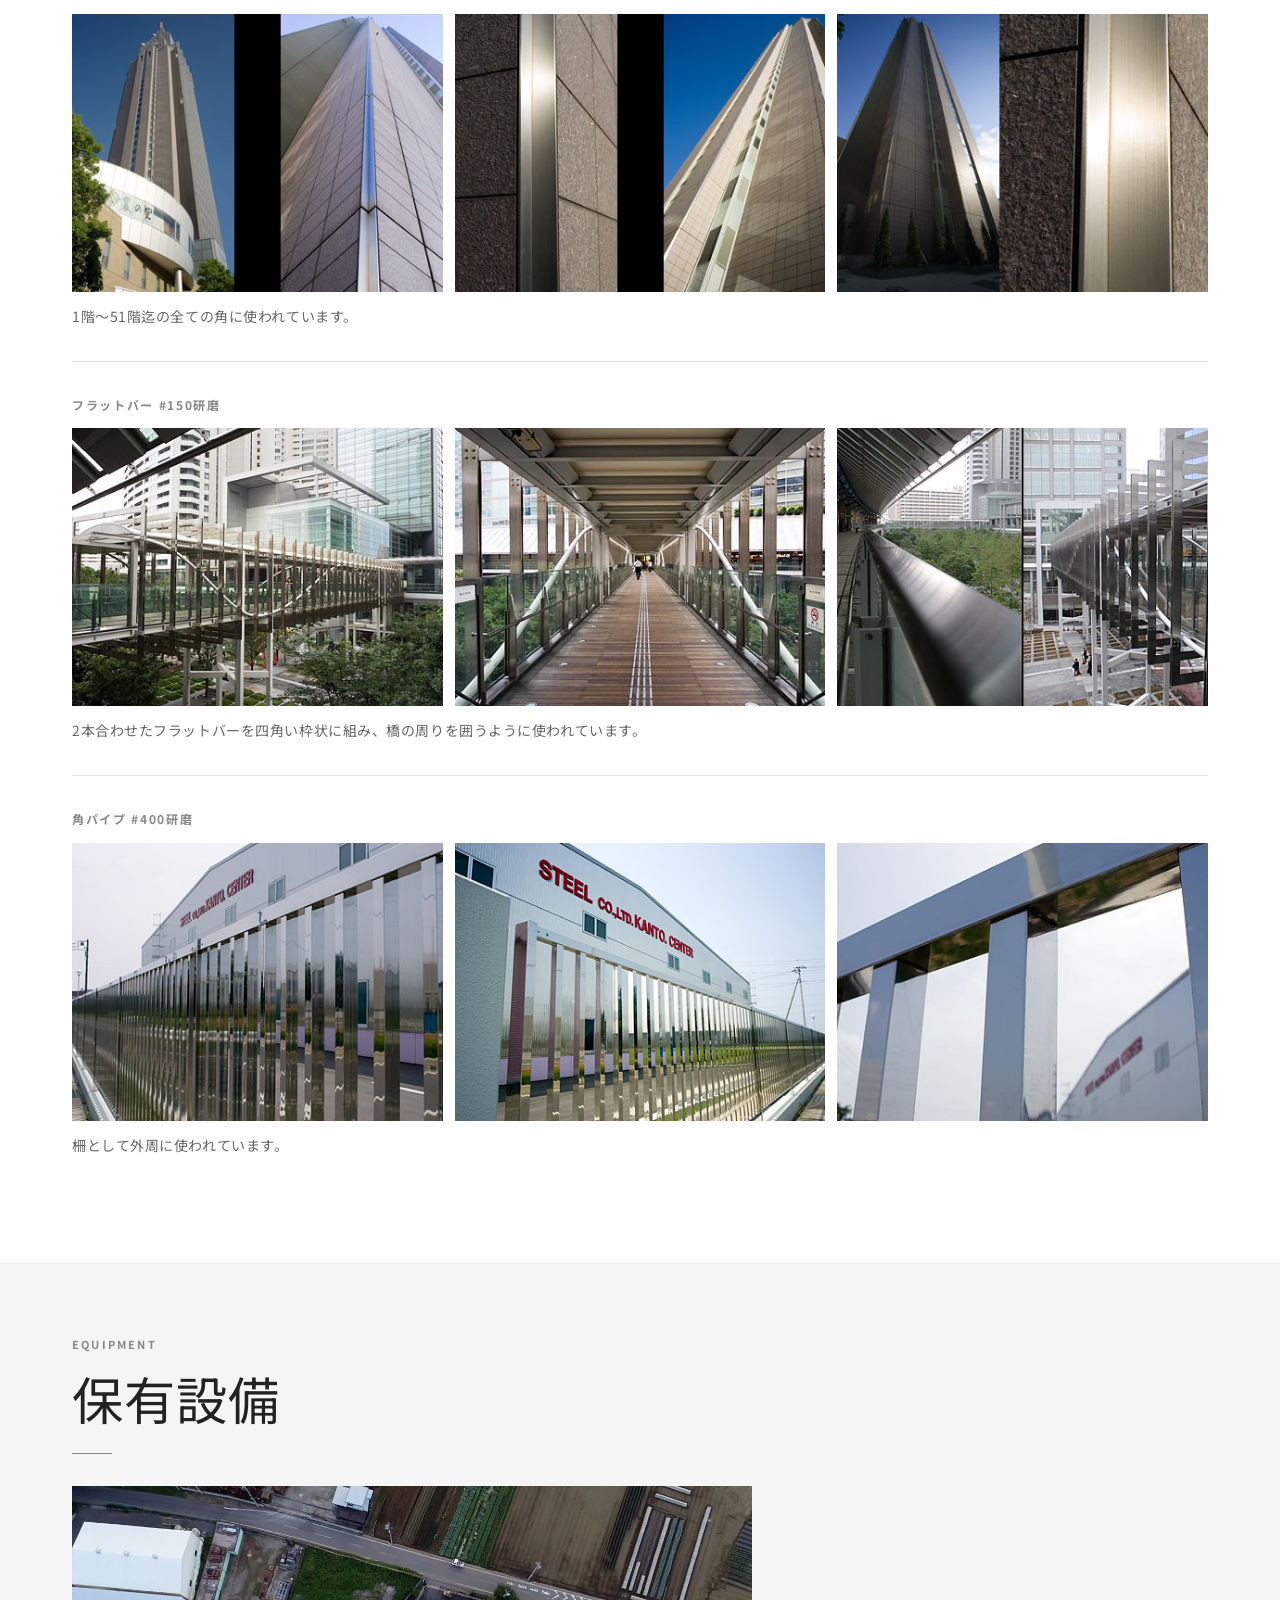
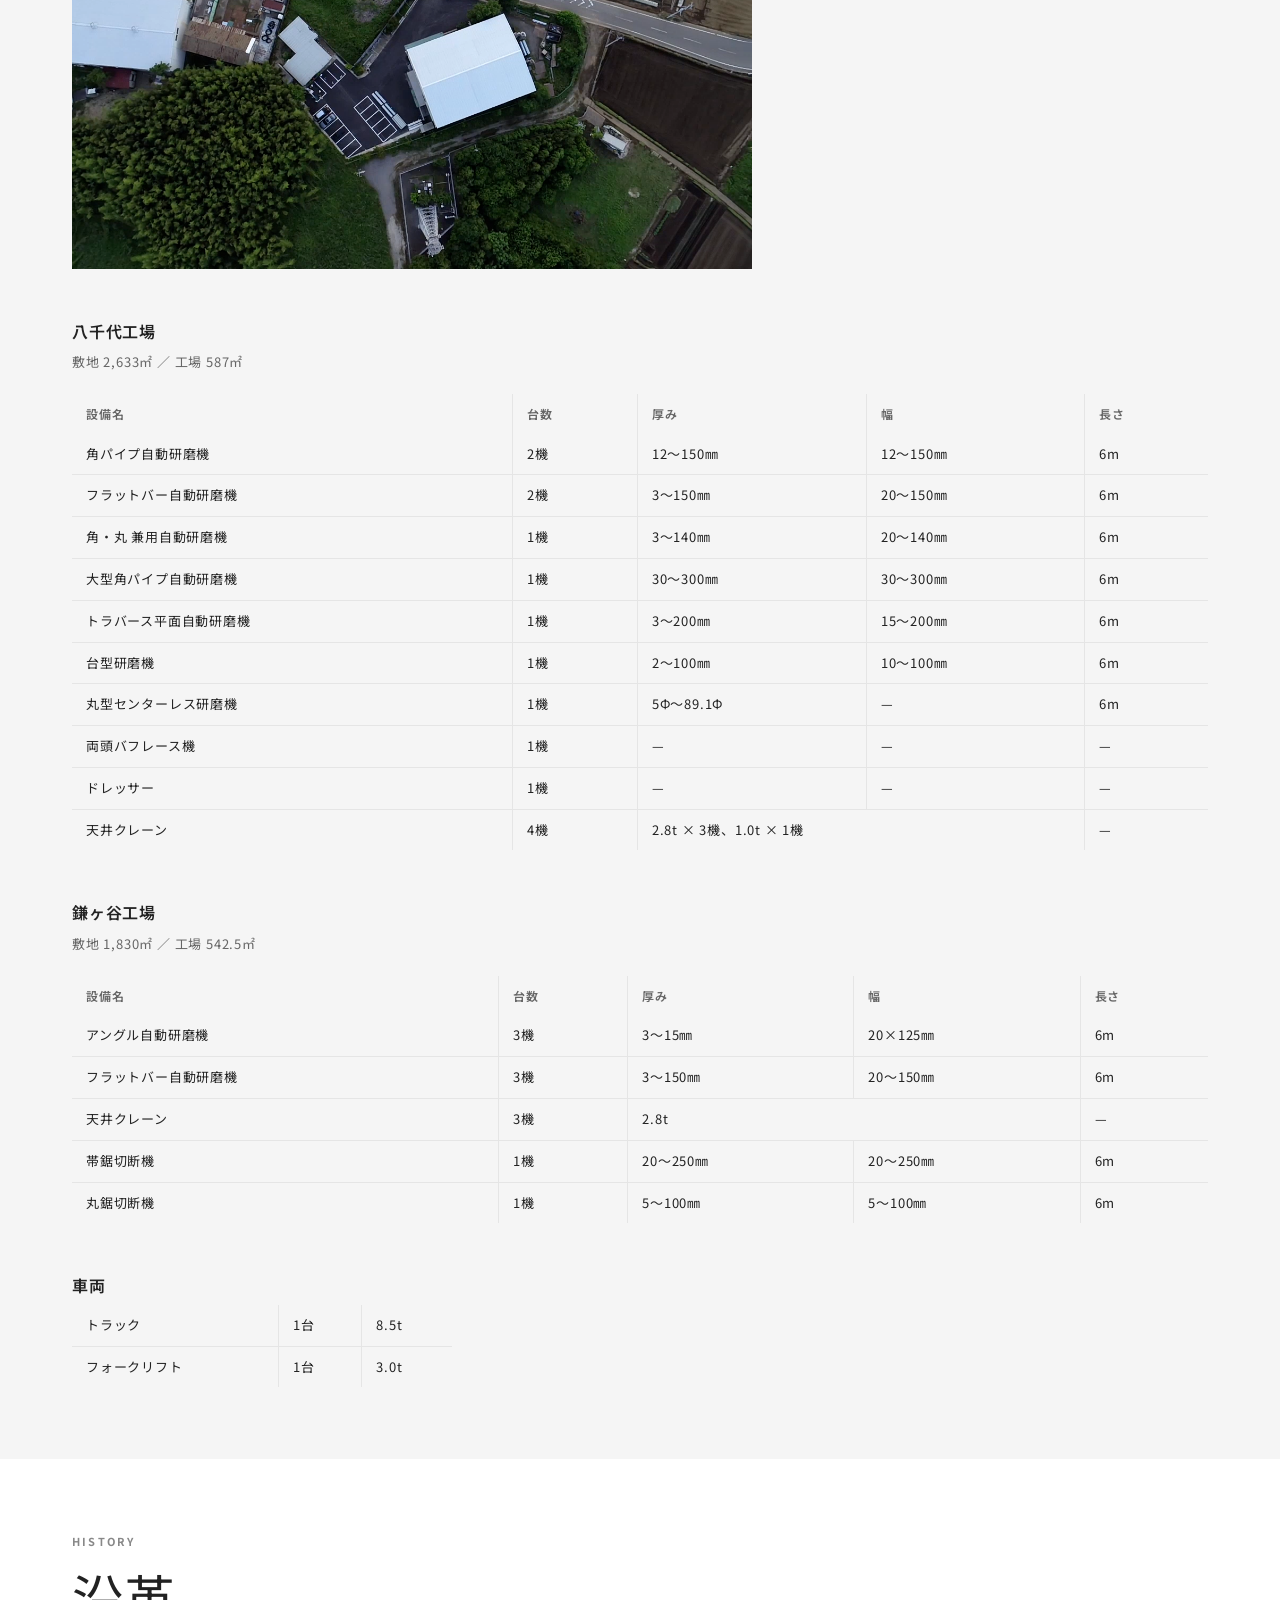
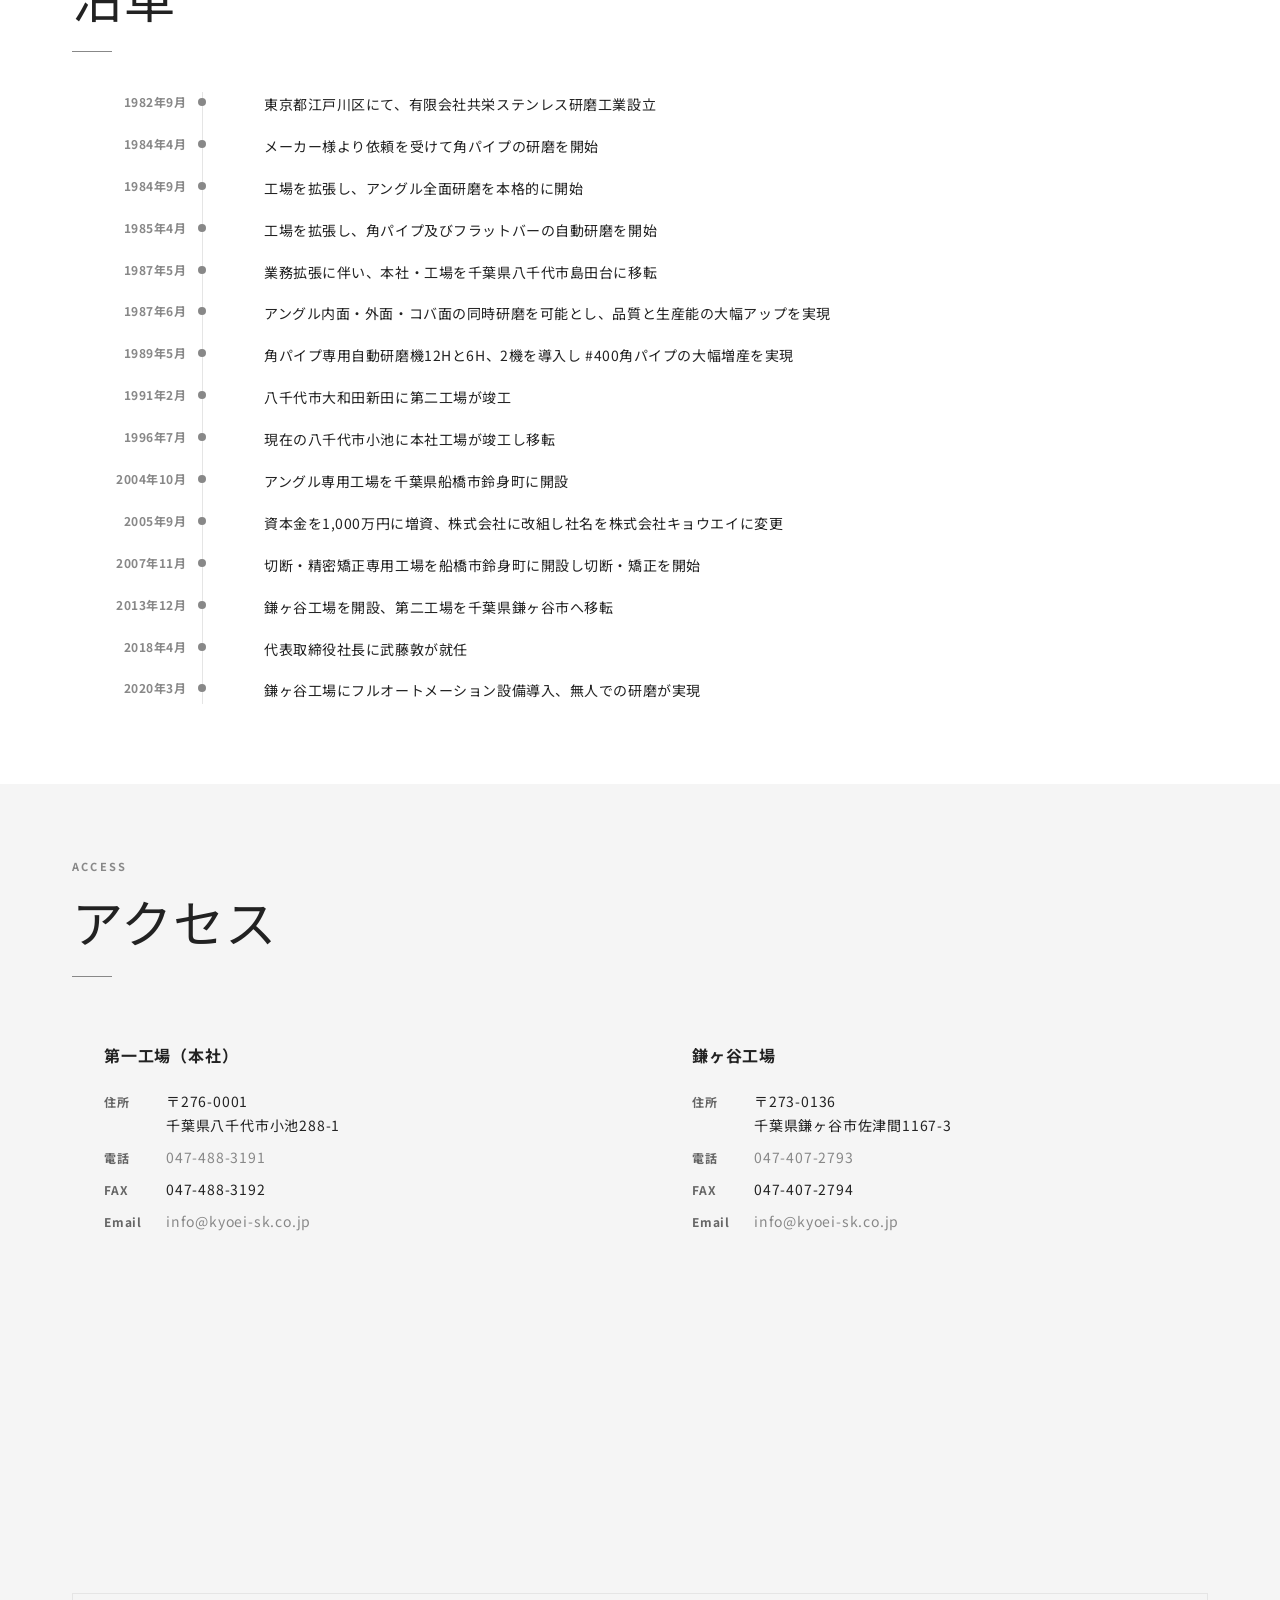
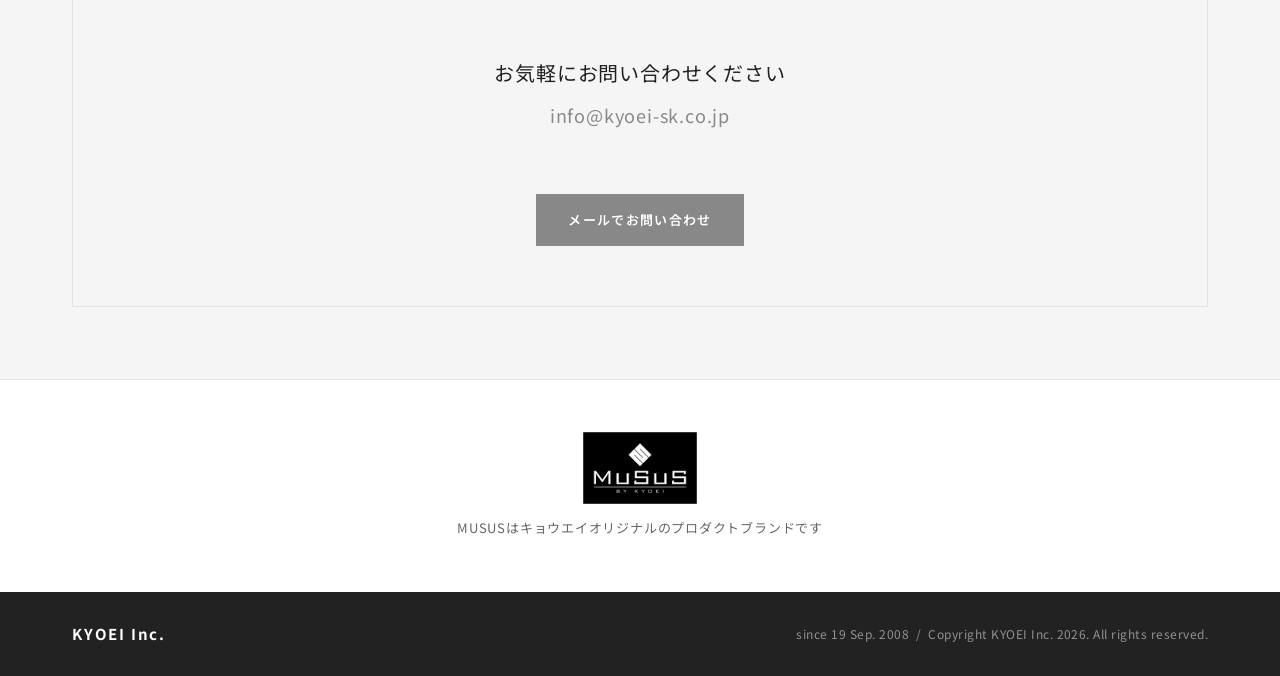
==== commit c4d29859: "Increase particle flash frequency Co-Authored-By: Claude Sonnet 4.6 <noreply@anthropic.com>" ====
--- a/NewDesign/index.html
+++ b/NewDesign/index.html
@@ -1427,7 +1427,7 @@
             this.flashPhase = 1;
             this.flashDur = this.flashT = 3 + Math.floor(Math.random() * 3);
           }
-        } else if (Math.random() < 0.0008) {
+        } else if (Math.random() < 0.002) {
           var n = 1 + Math.floor(Math.random() * 3);
           this.flashLeft  = n - 1;
           this.flashPhase = 1;
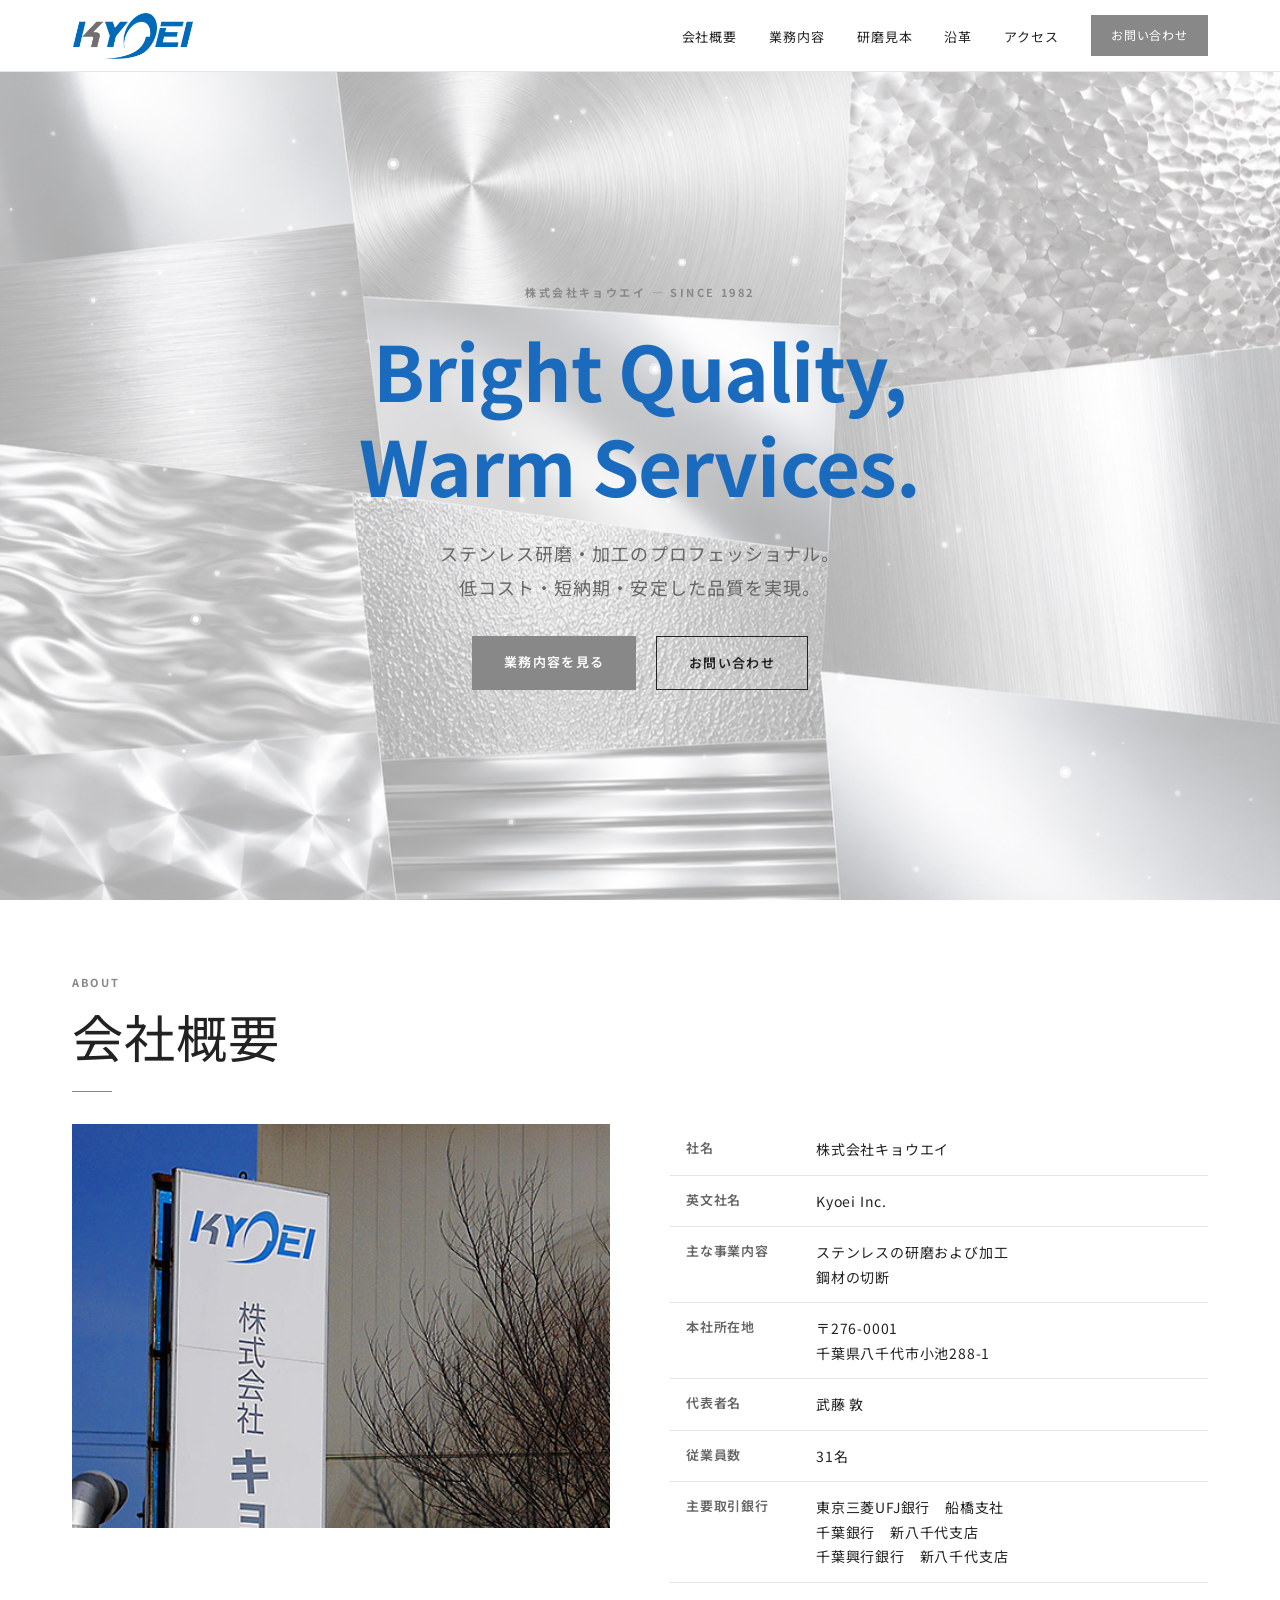
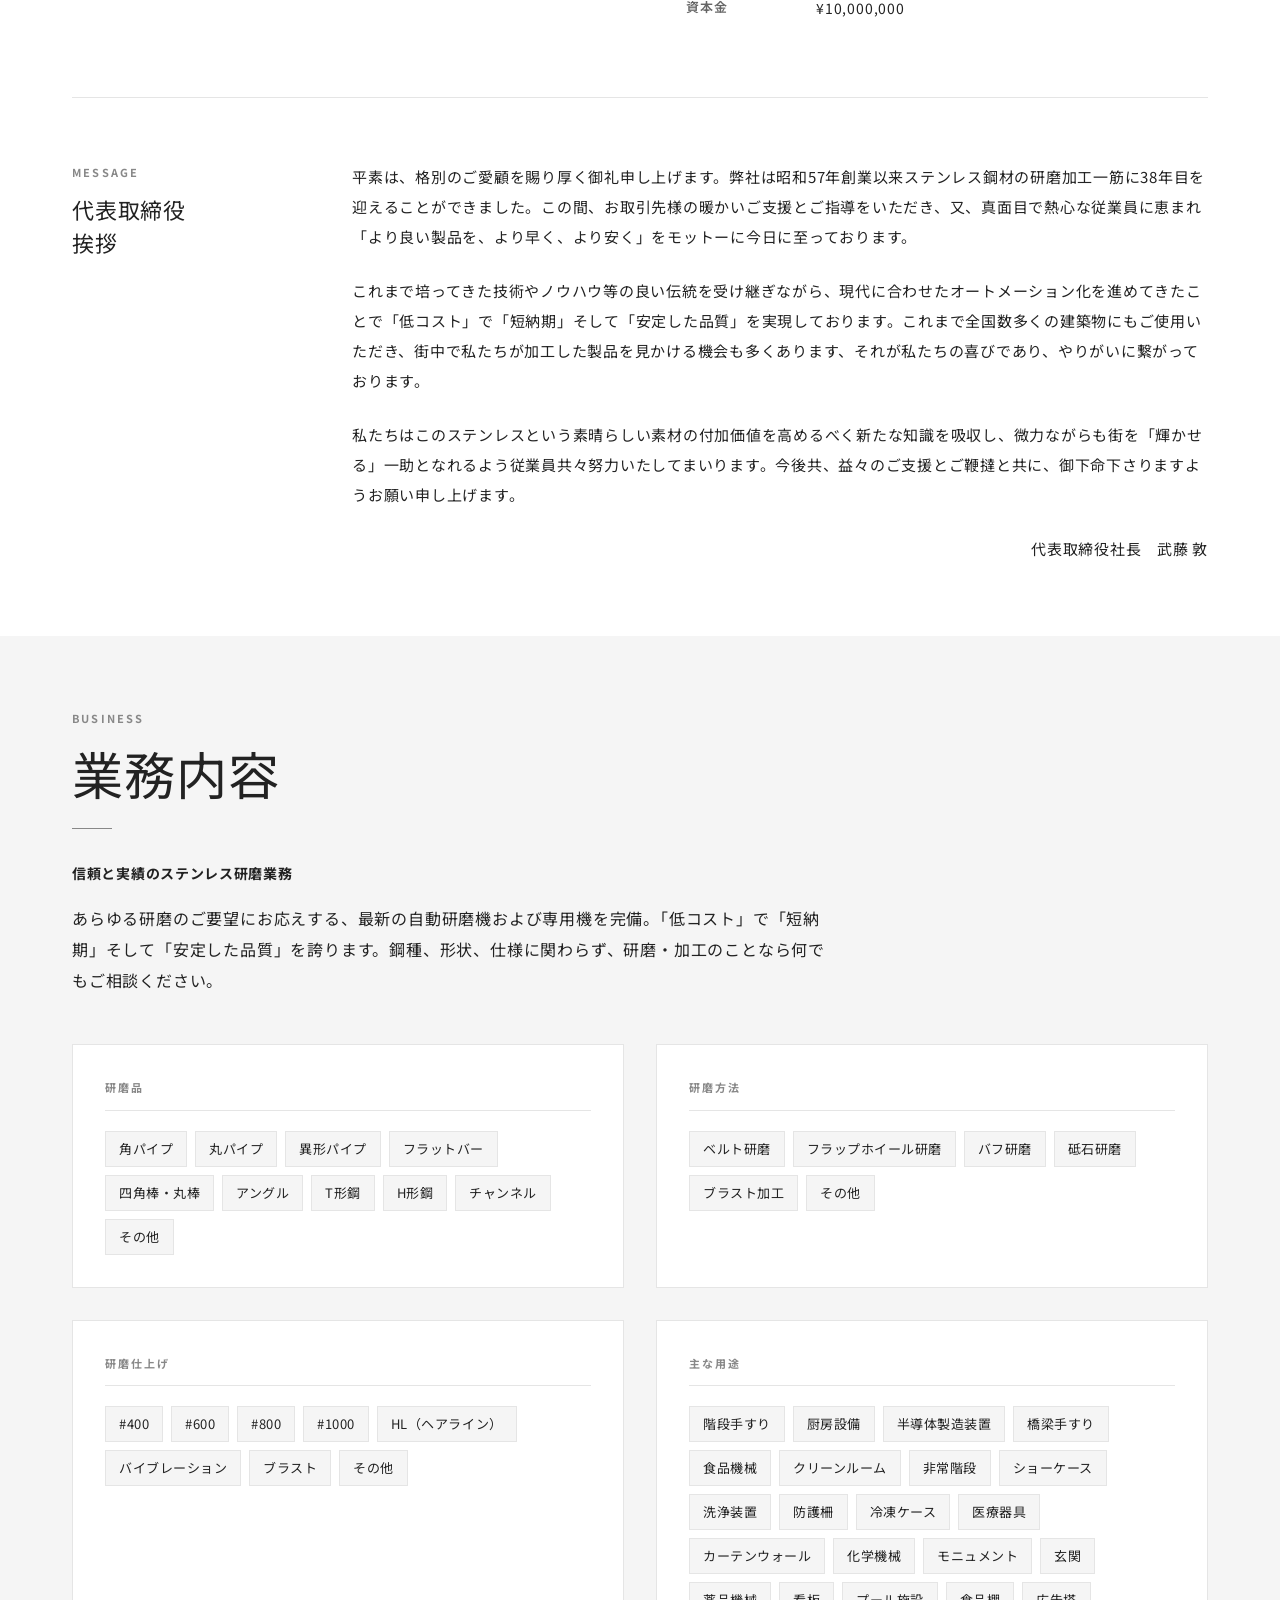
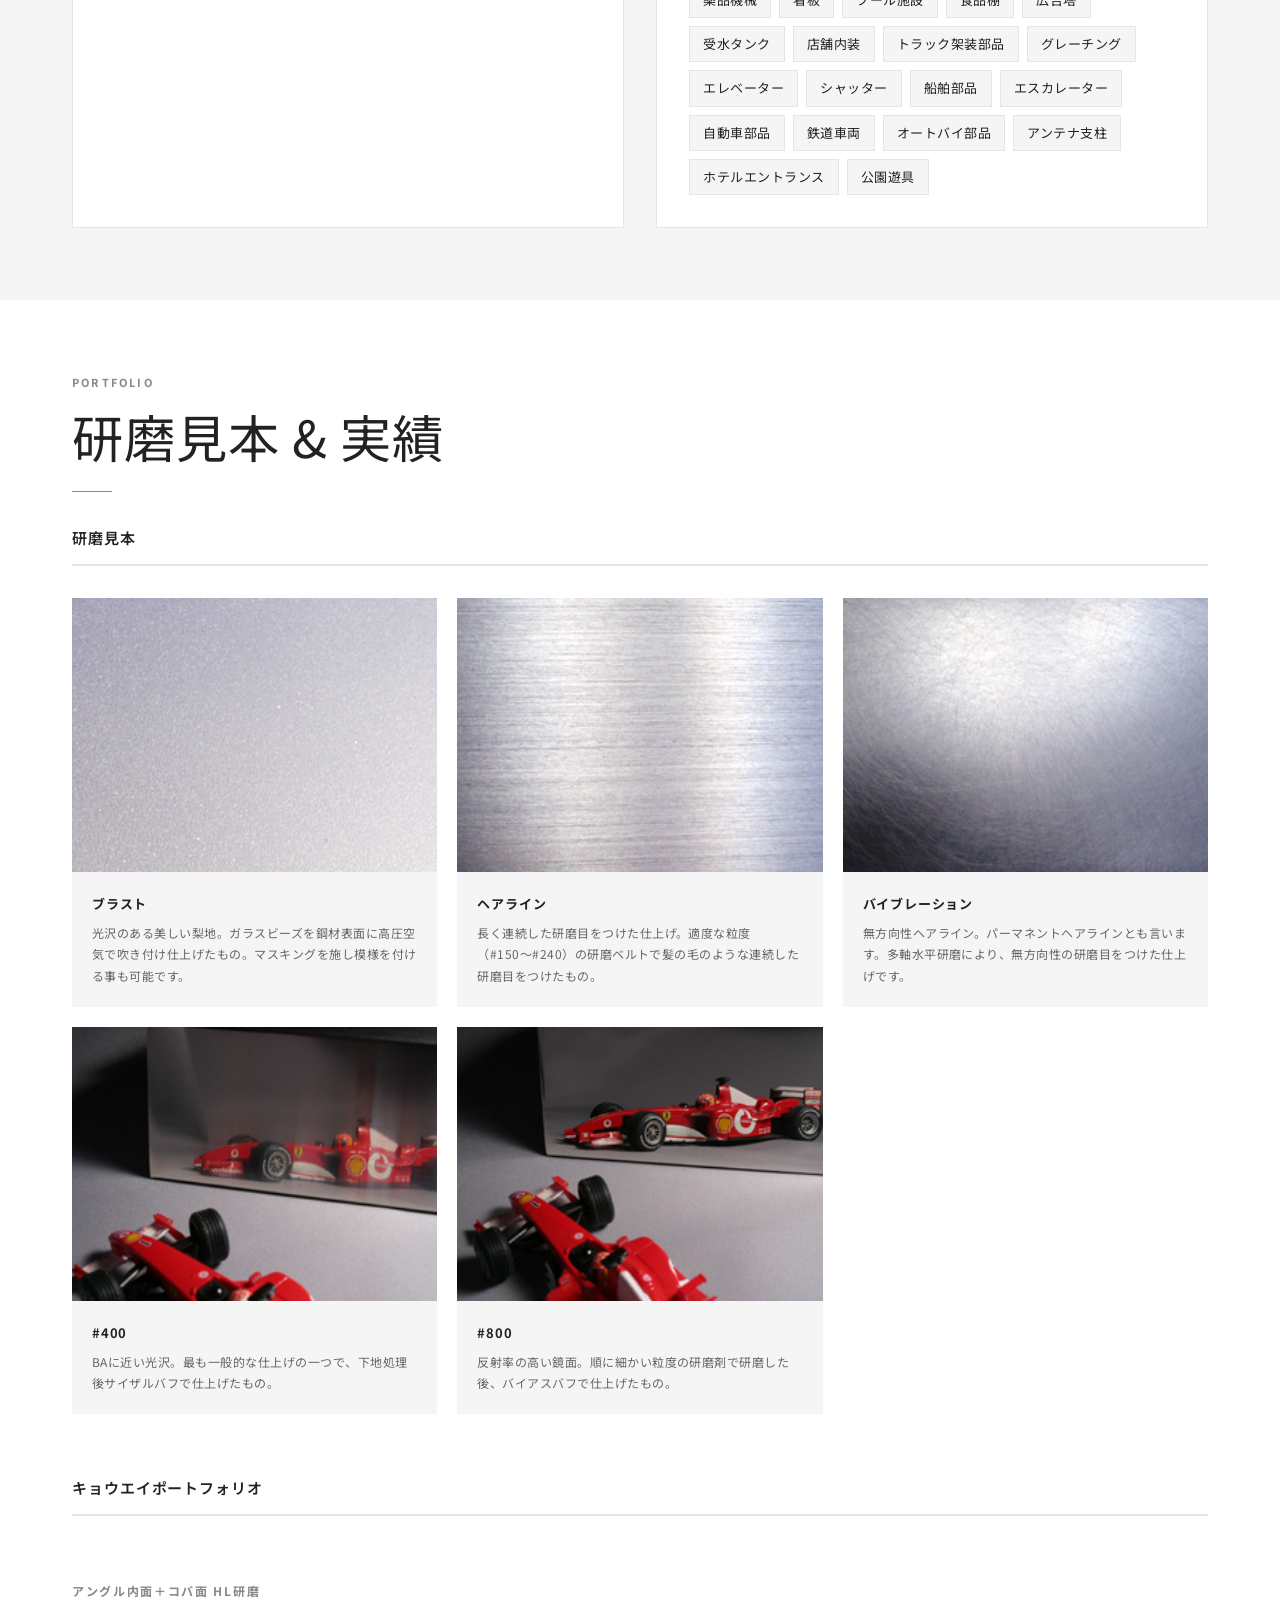
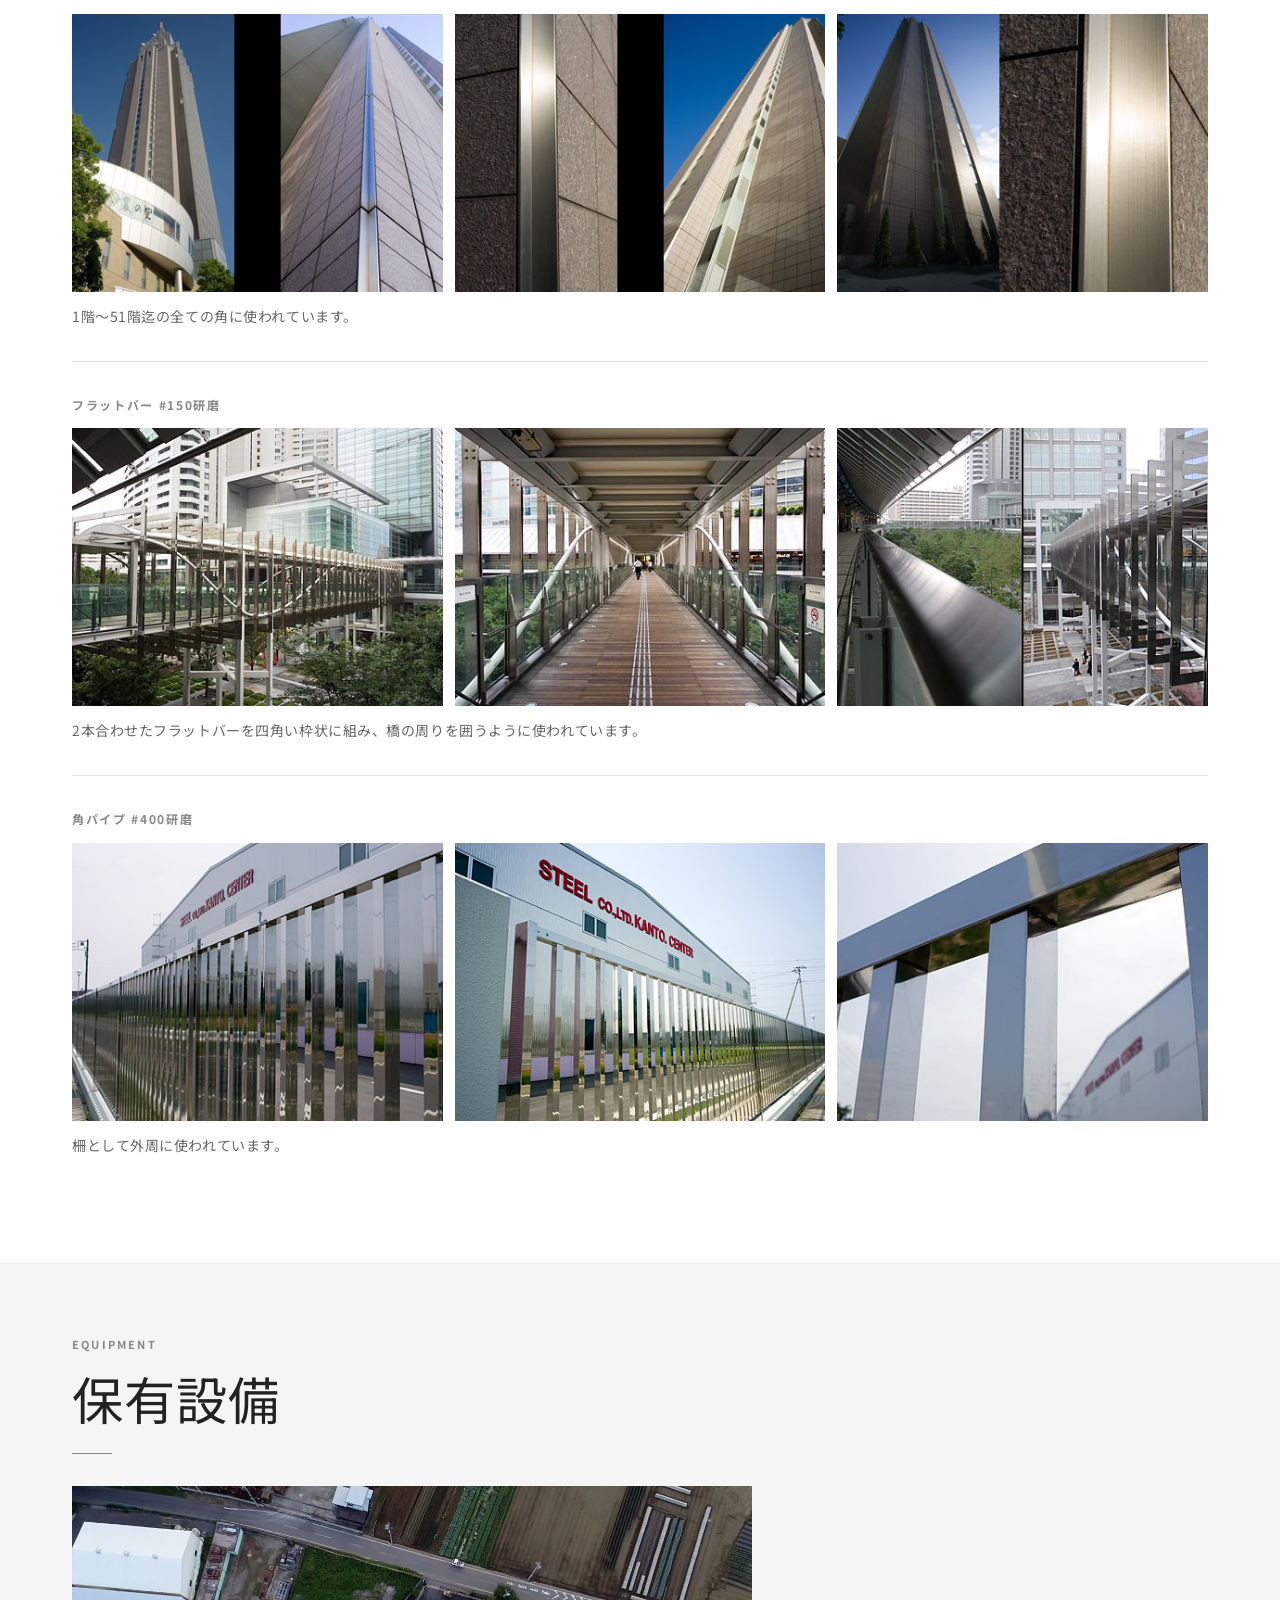
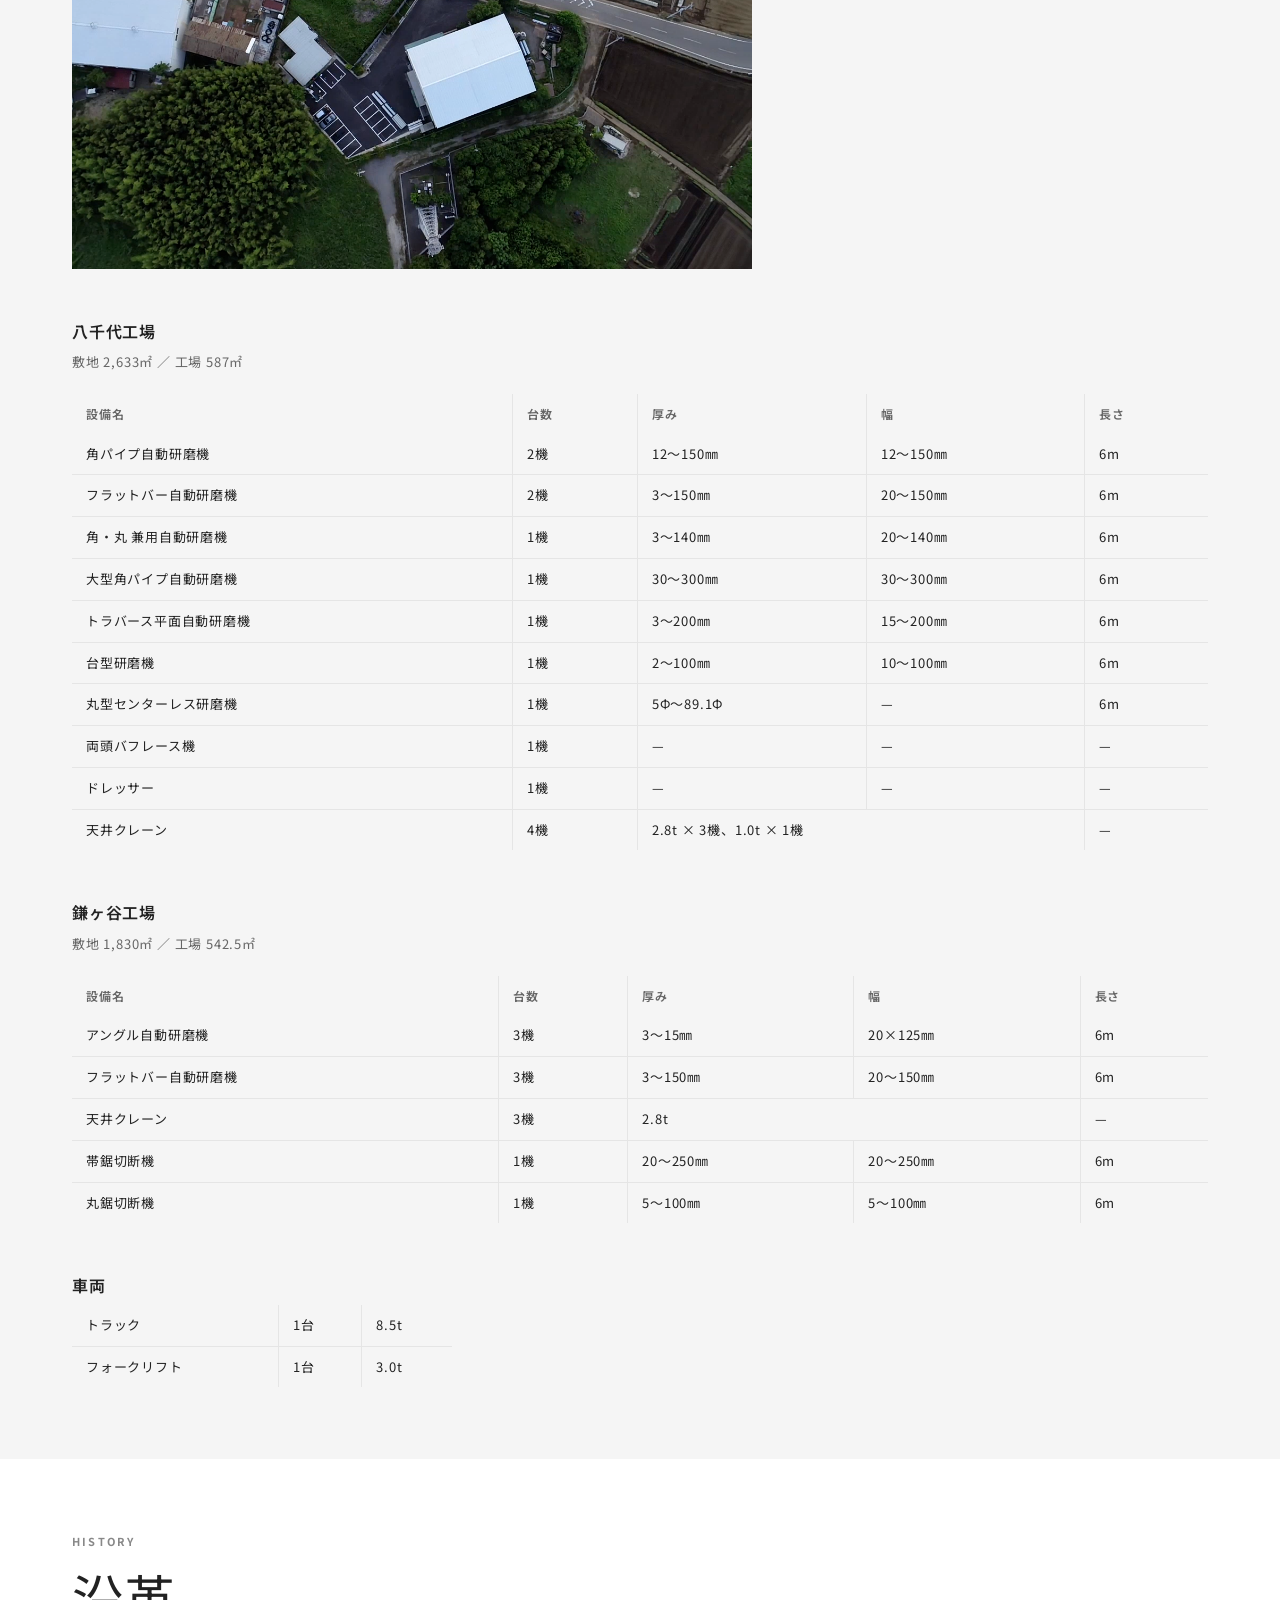
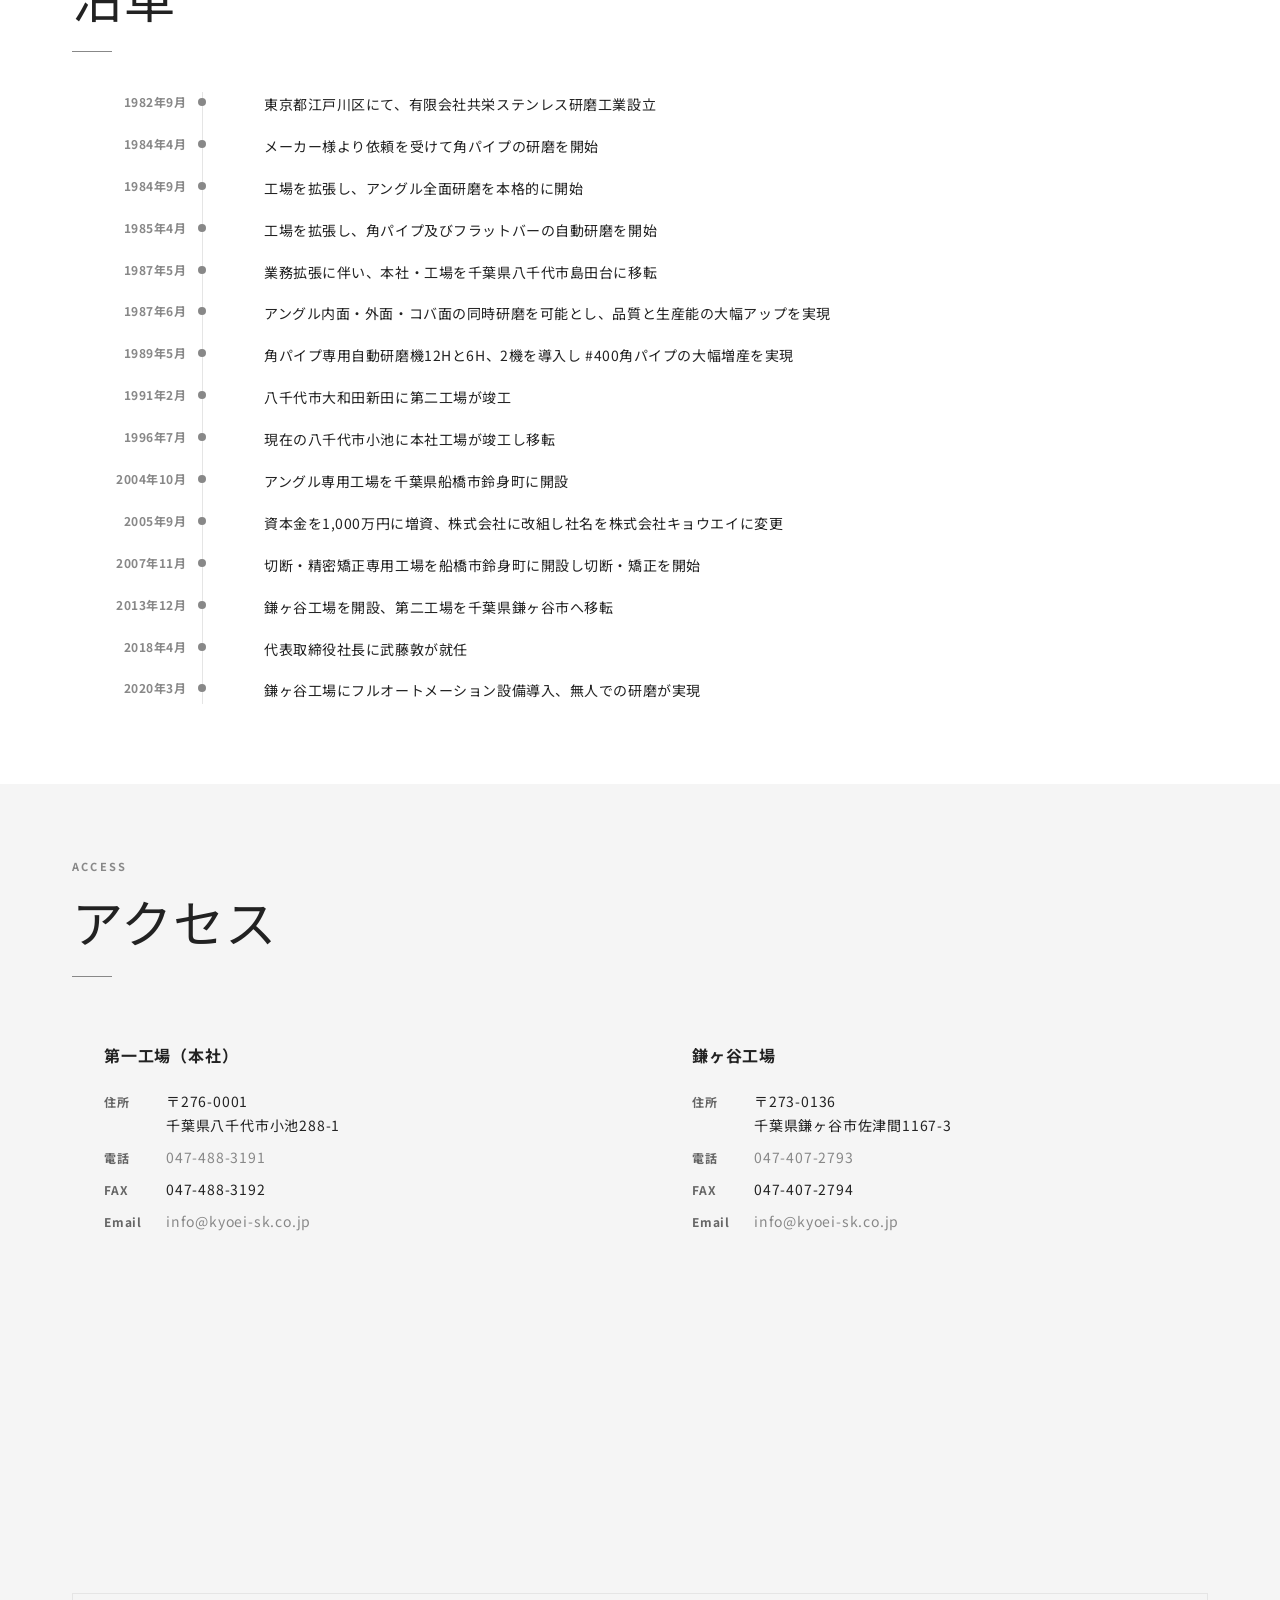
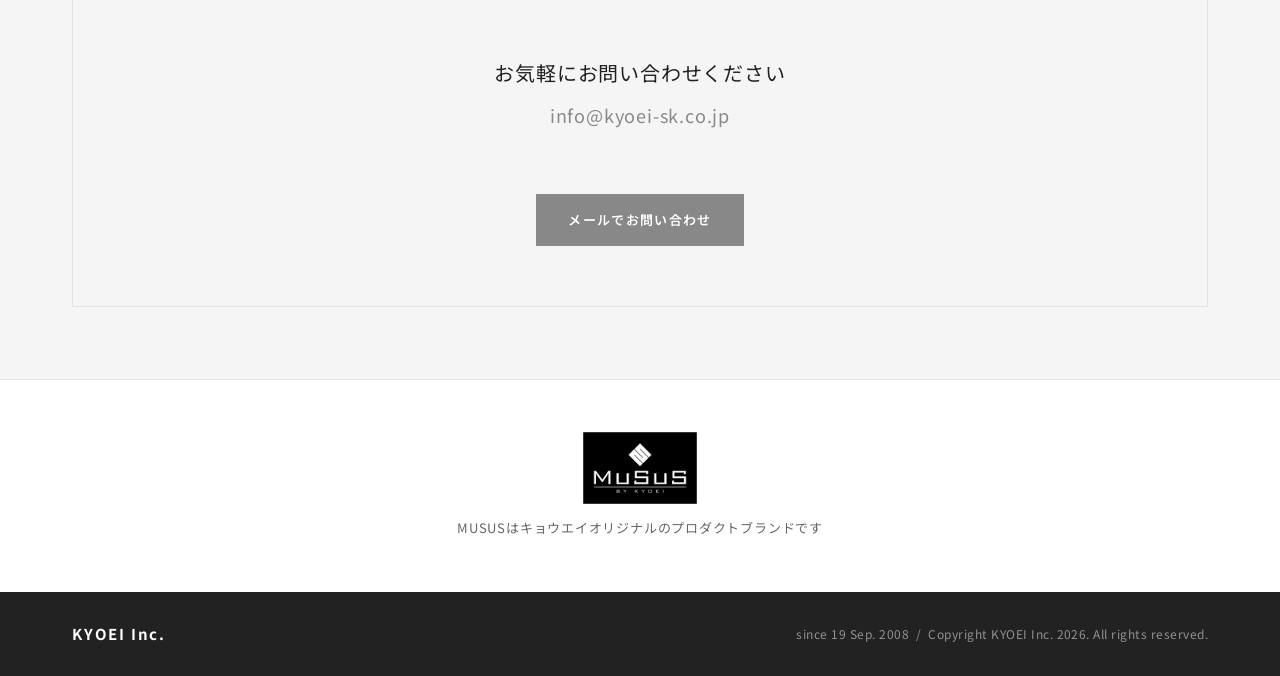
==== commit 6ffa4c63: "Increase particle count, flash frequency and blink count for sparkling effect Co-Authored-By: Claude" ====
--- a/NewDesign/index.html
+++ b/NewDesign/index.html
@@ -1382,7 +1382,7 @@
       if (!canvas) return;
       var ctx = canvas.getContext('2d');
       var W, H, particles = [];
-      var N = 72, LINK = 150;
+      var N = 110, LINK = 150;
 
       function resize() {
         W = canvas.width  = canvas.offsetWidth;
@@ -1427,8 +1427,8 @@
             this.flashPhase = 1;
             this.flashDur = this.flashT = 3 + Math.floor(Math.random() * 3);
           }
-        } else if (Math.random() < 0.002) {
-          var n = 1 + Math.floor(Math.random() * 3);
+        } else if (Math.random() < 0.008) {
+          var n = 2 + Math.floor(Math.random() * 5);
           this.flashLeft  = n - 1;
           this.flashPhase = 1;
           this.flashDur = this.flashT = 3 + Math.floor(Math.random() * 3);
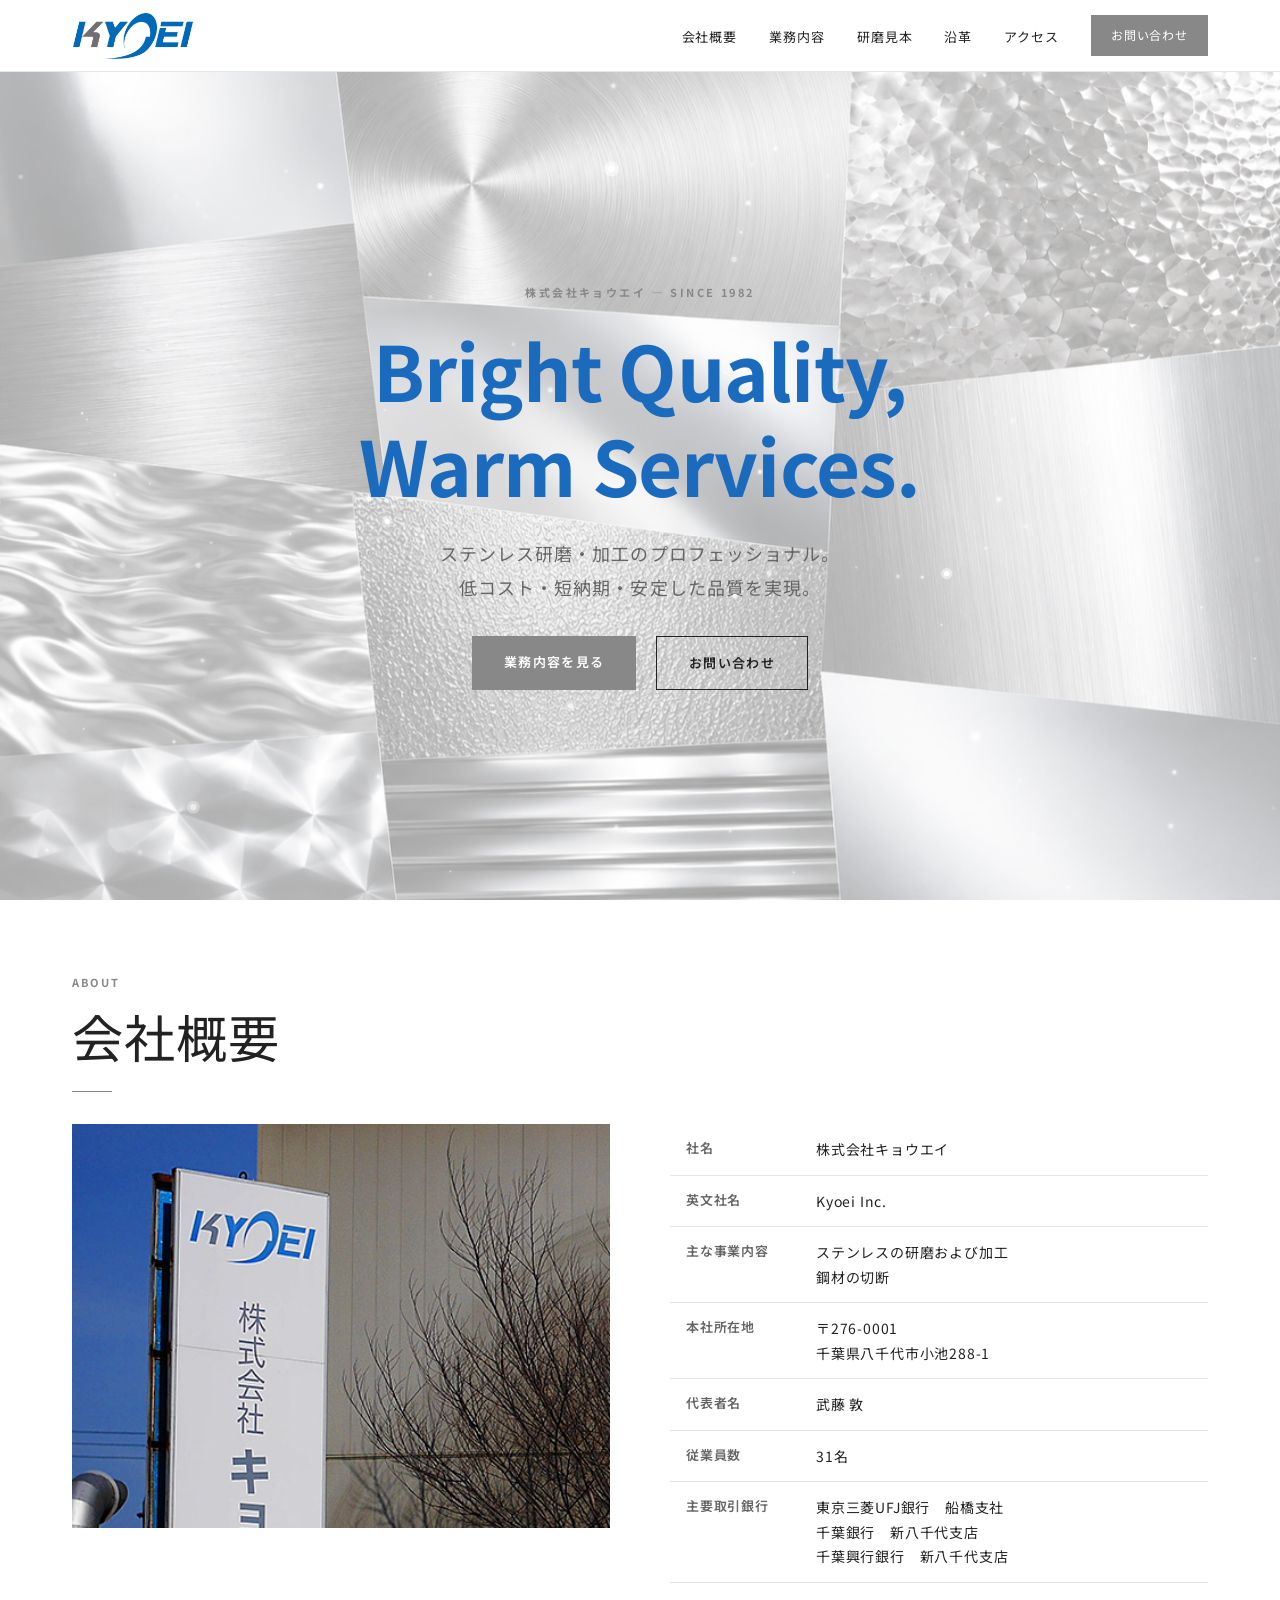
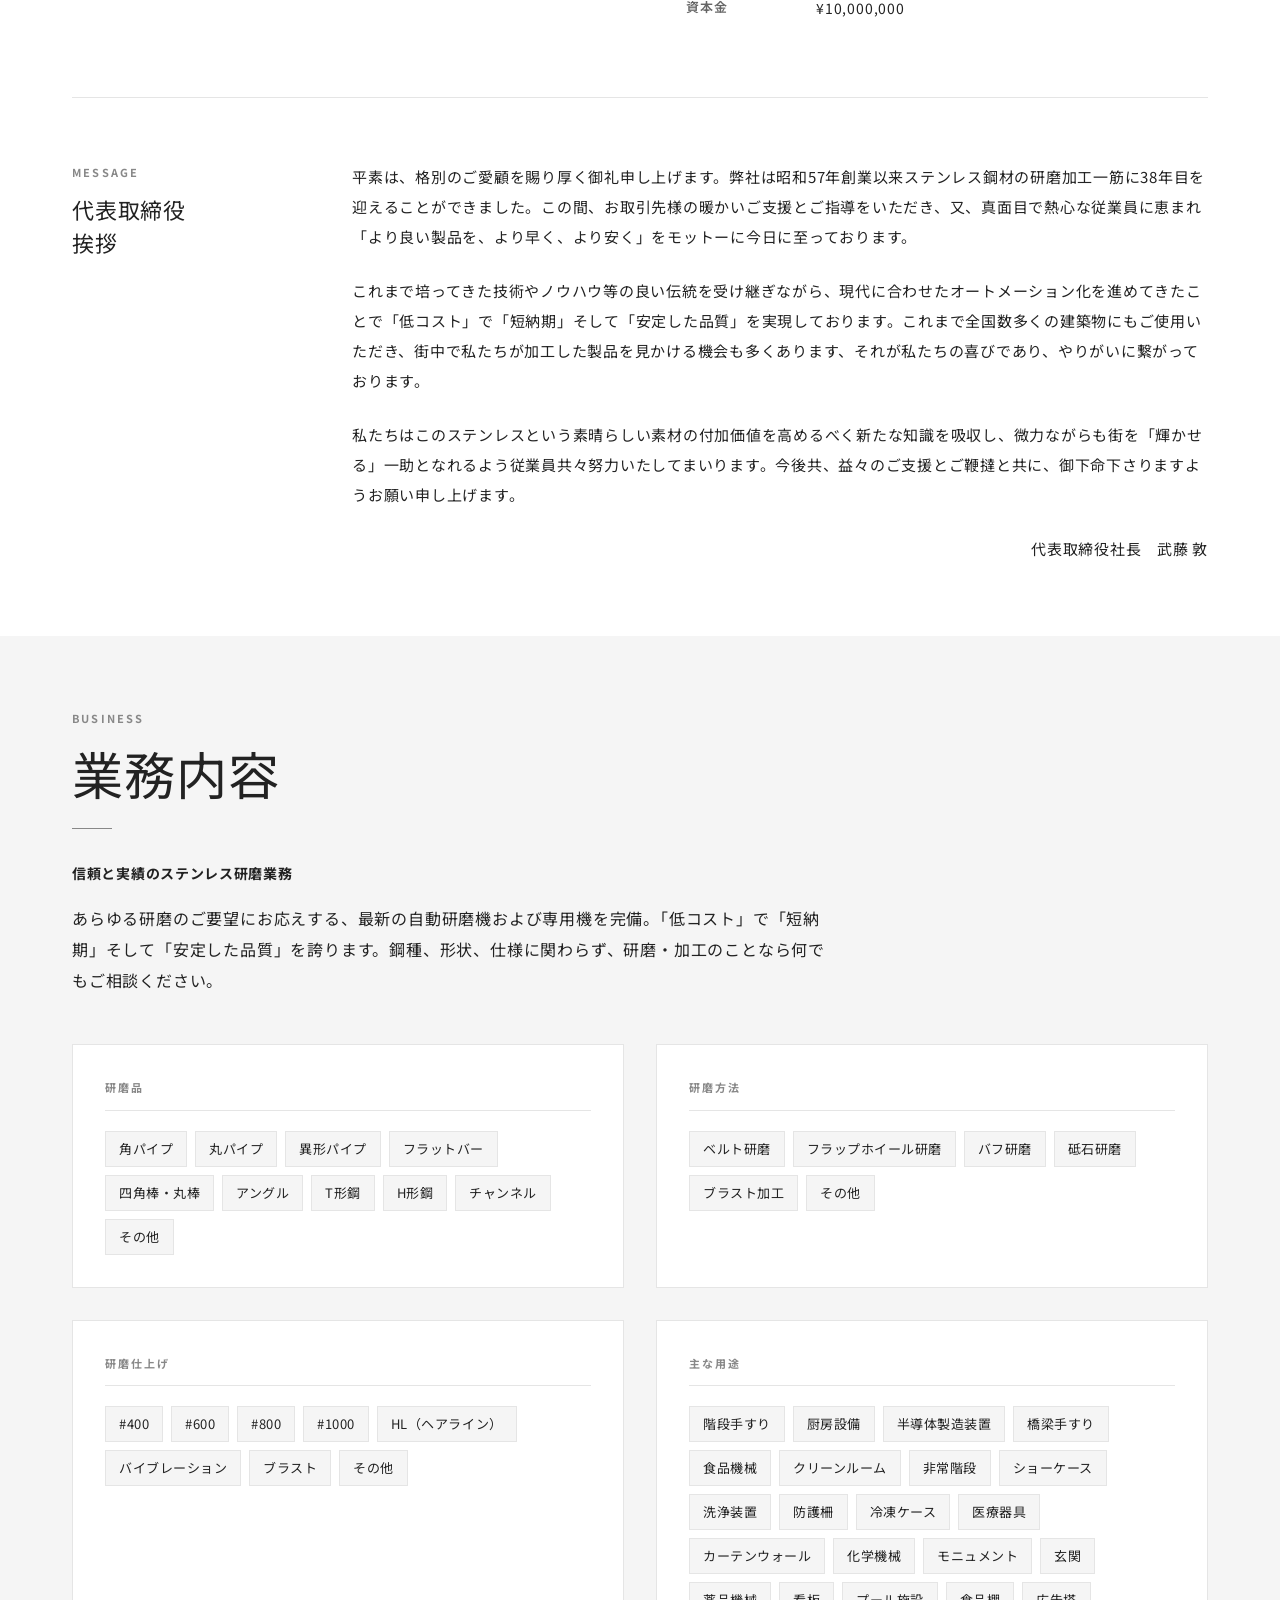
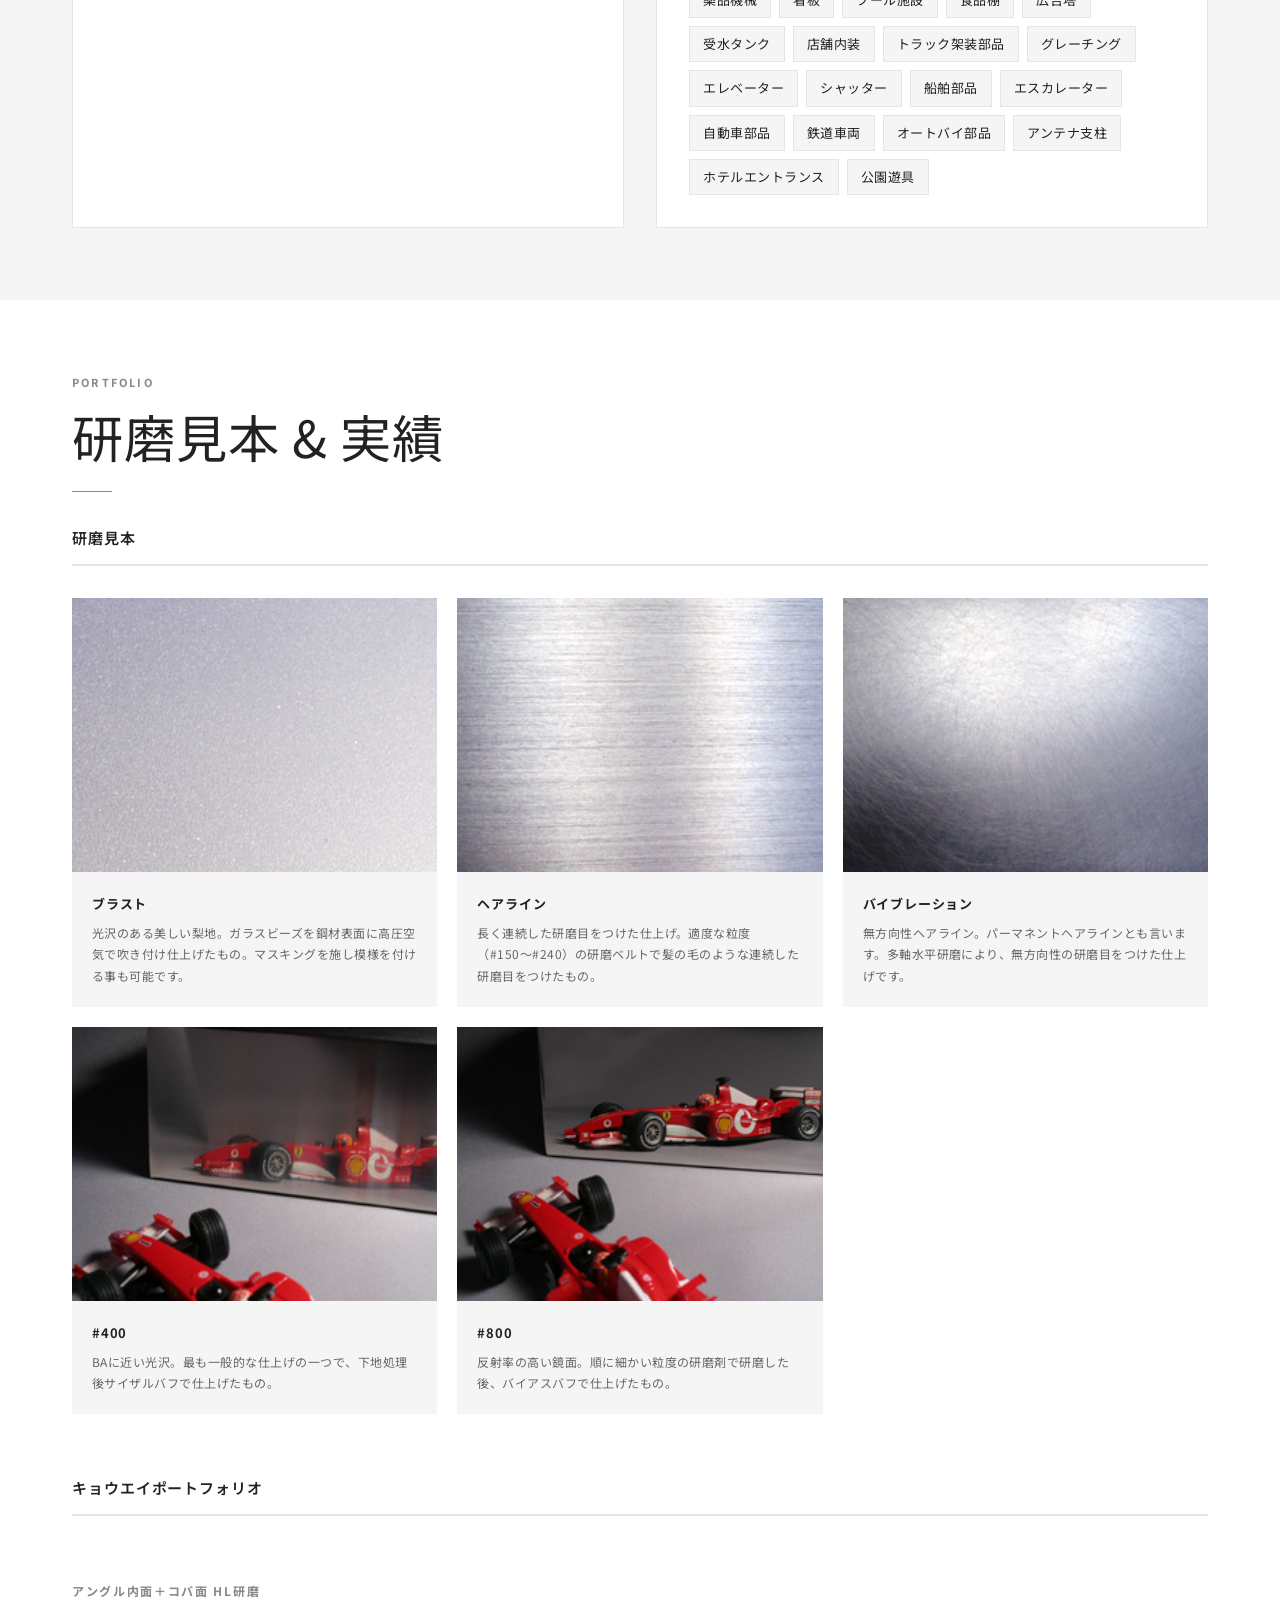
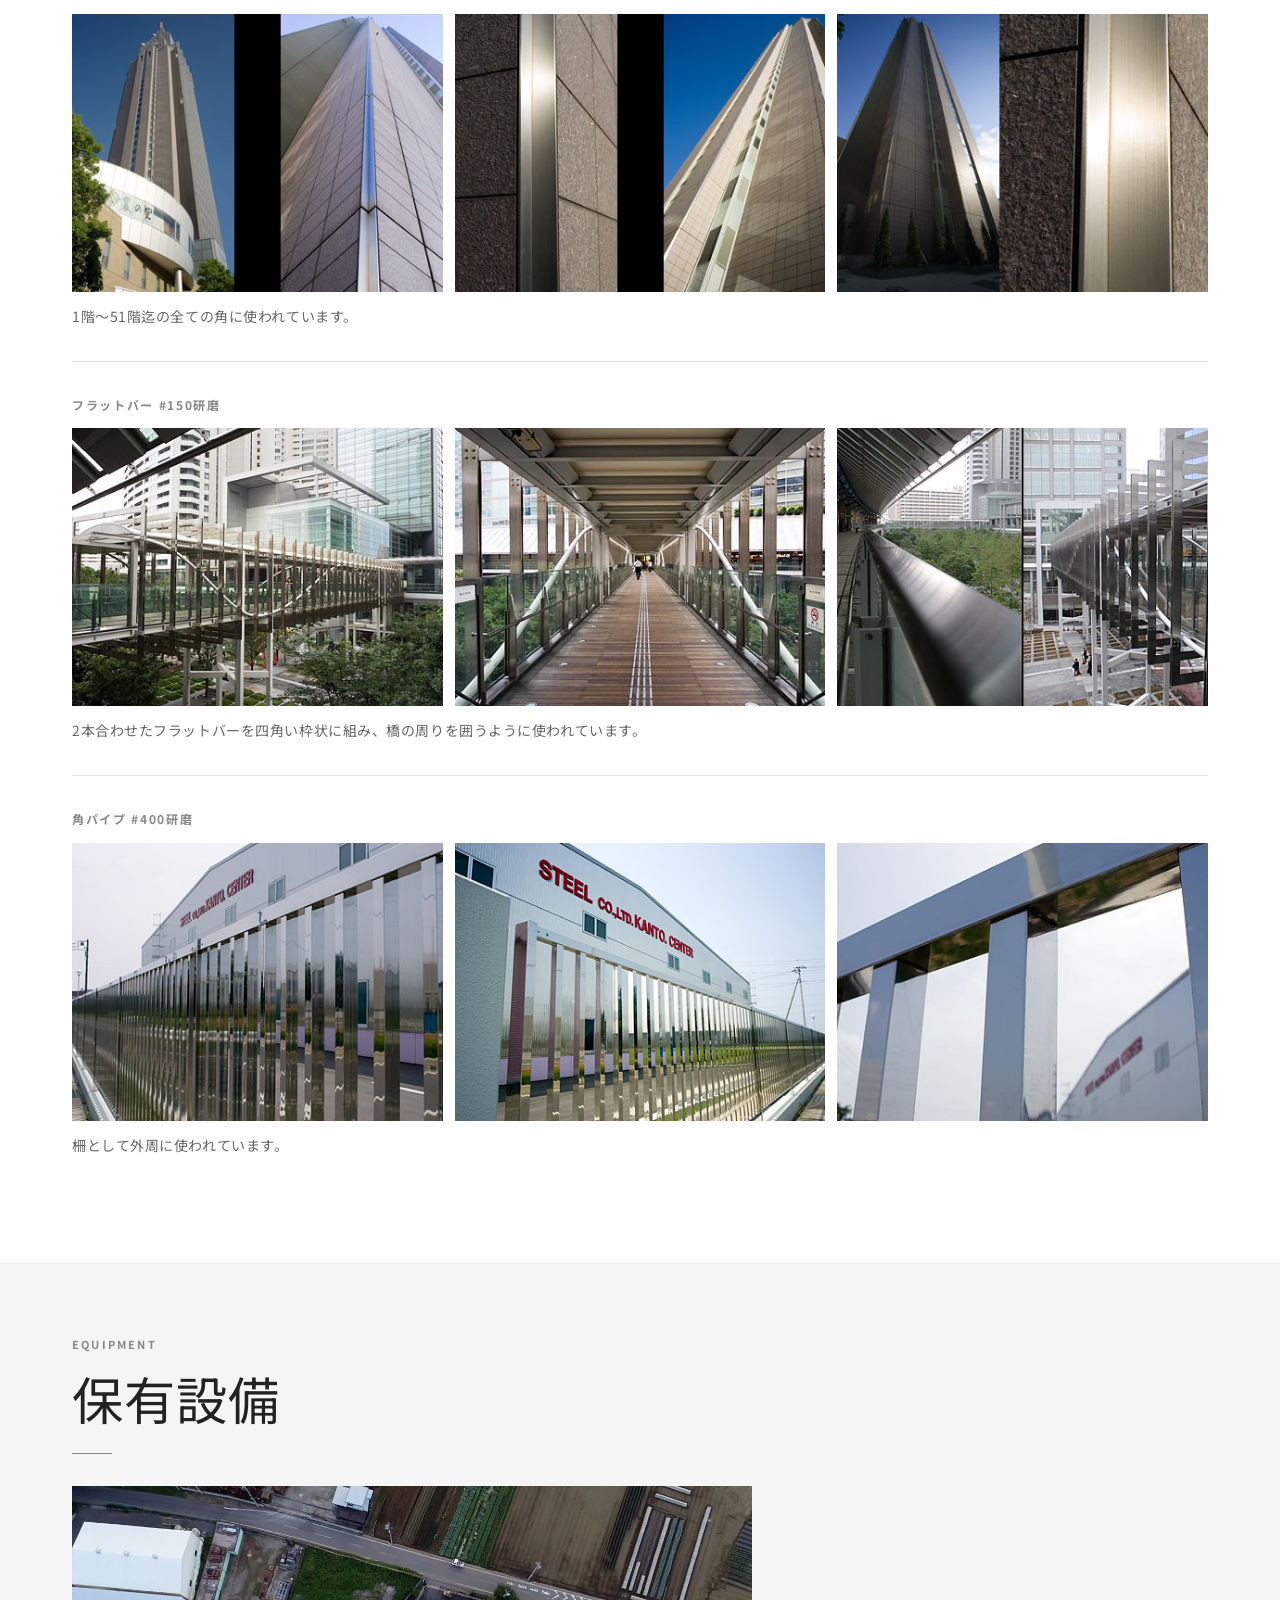
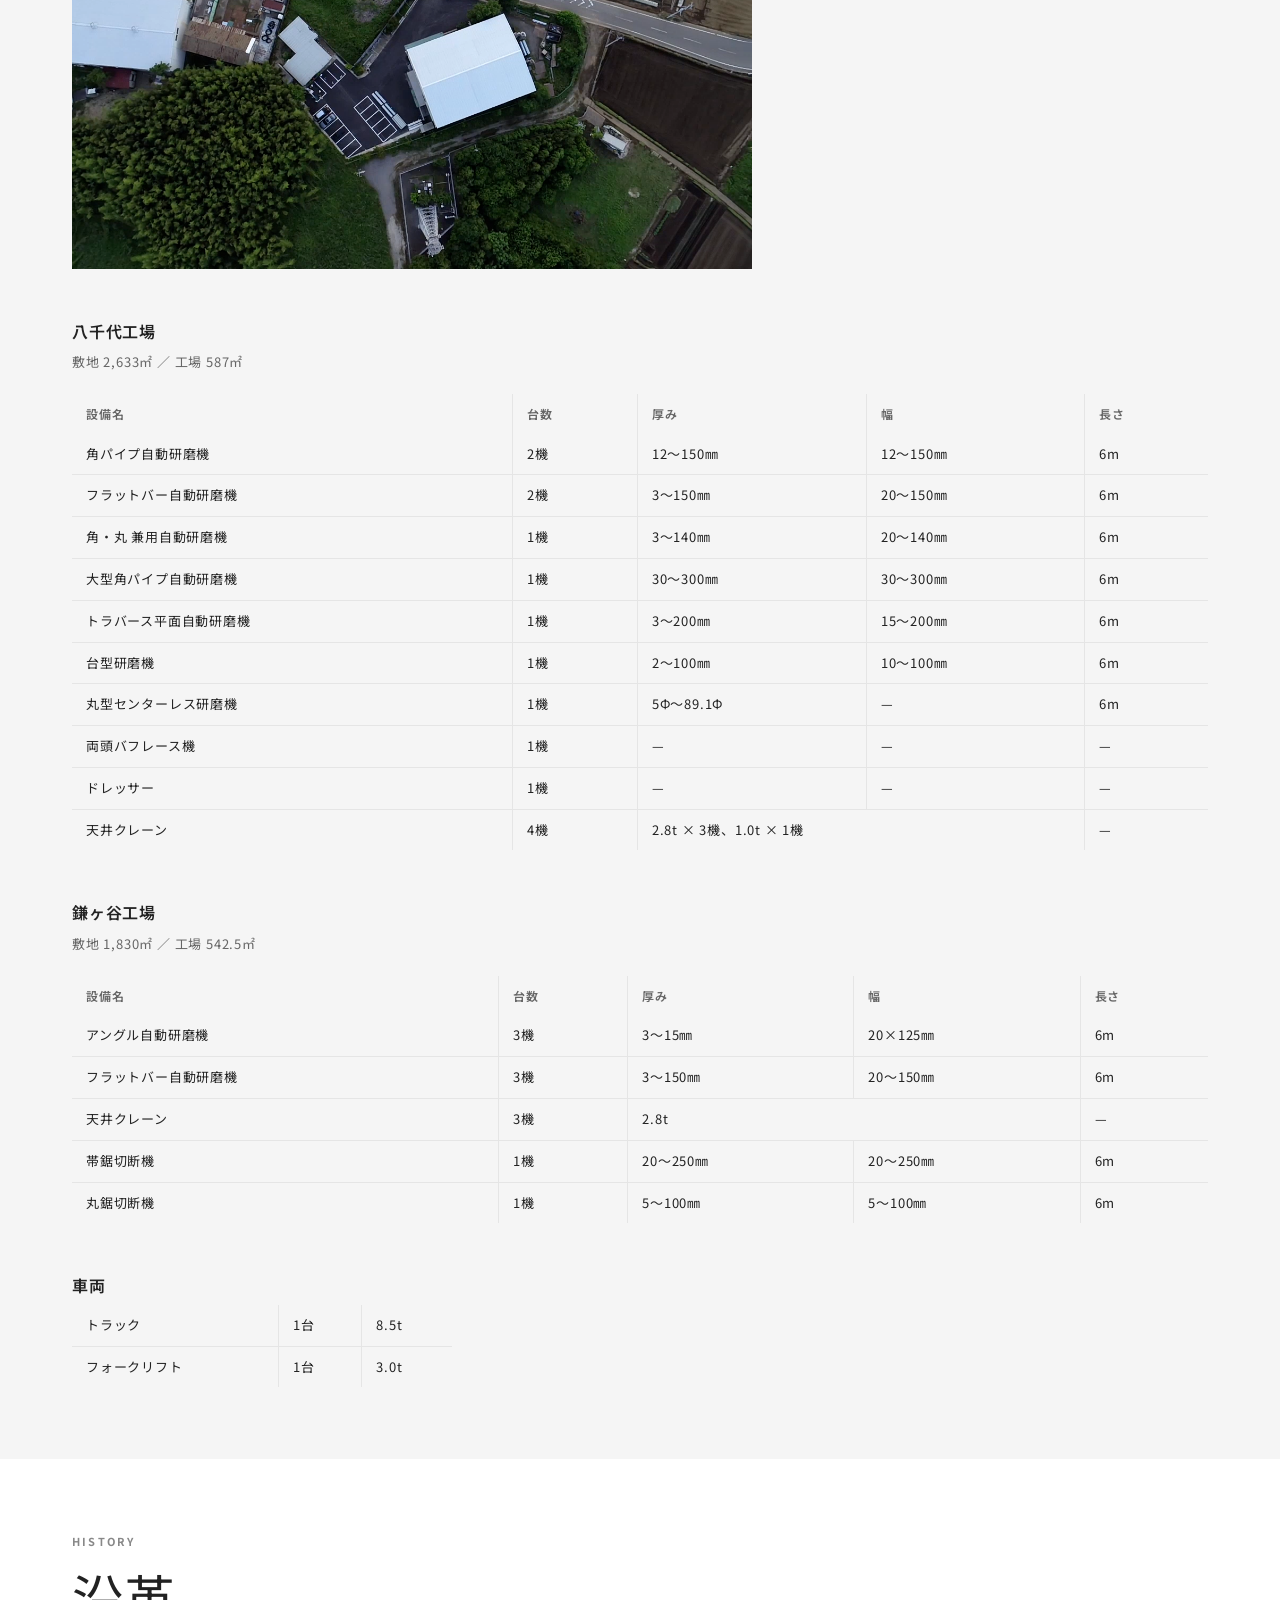
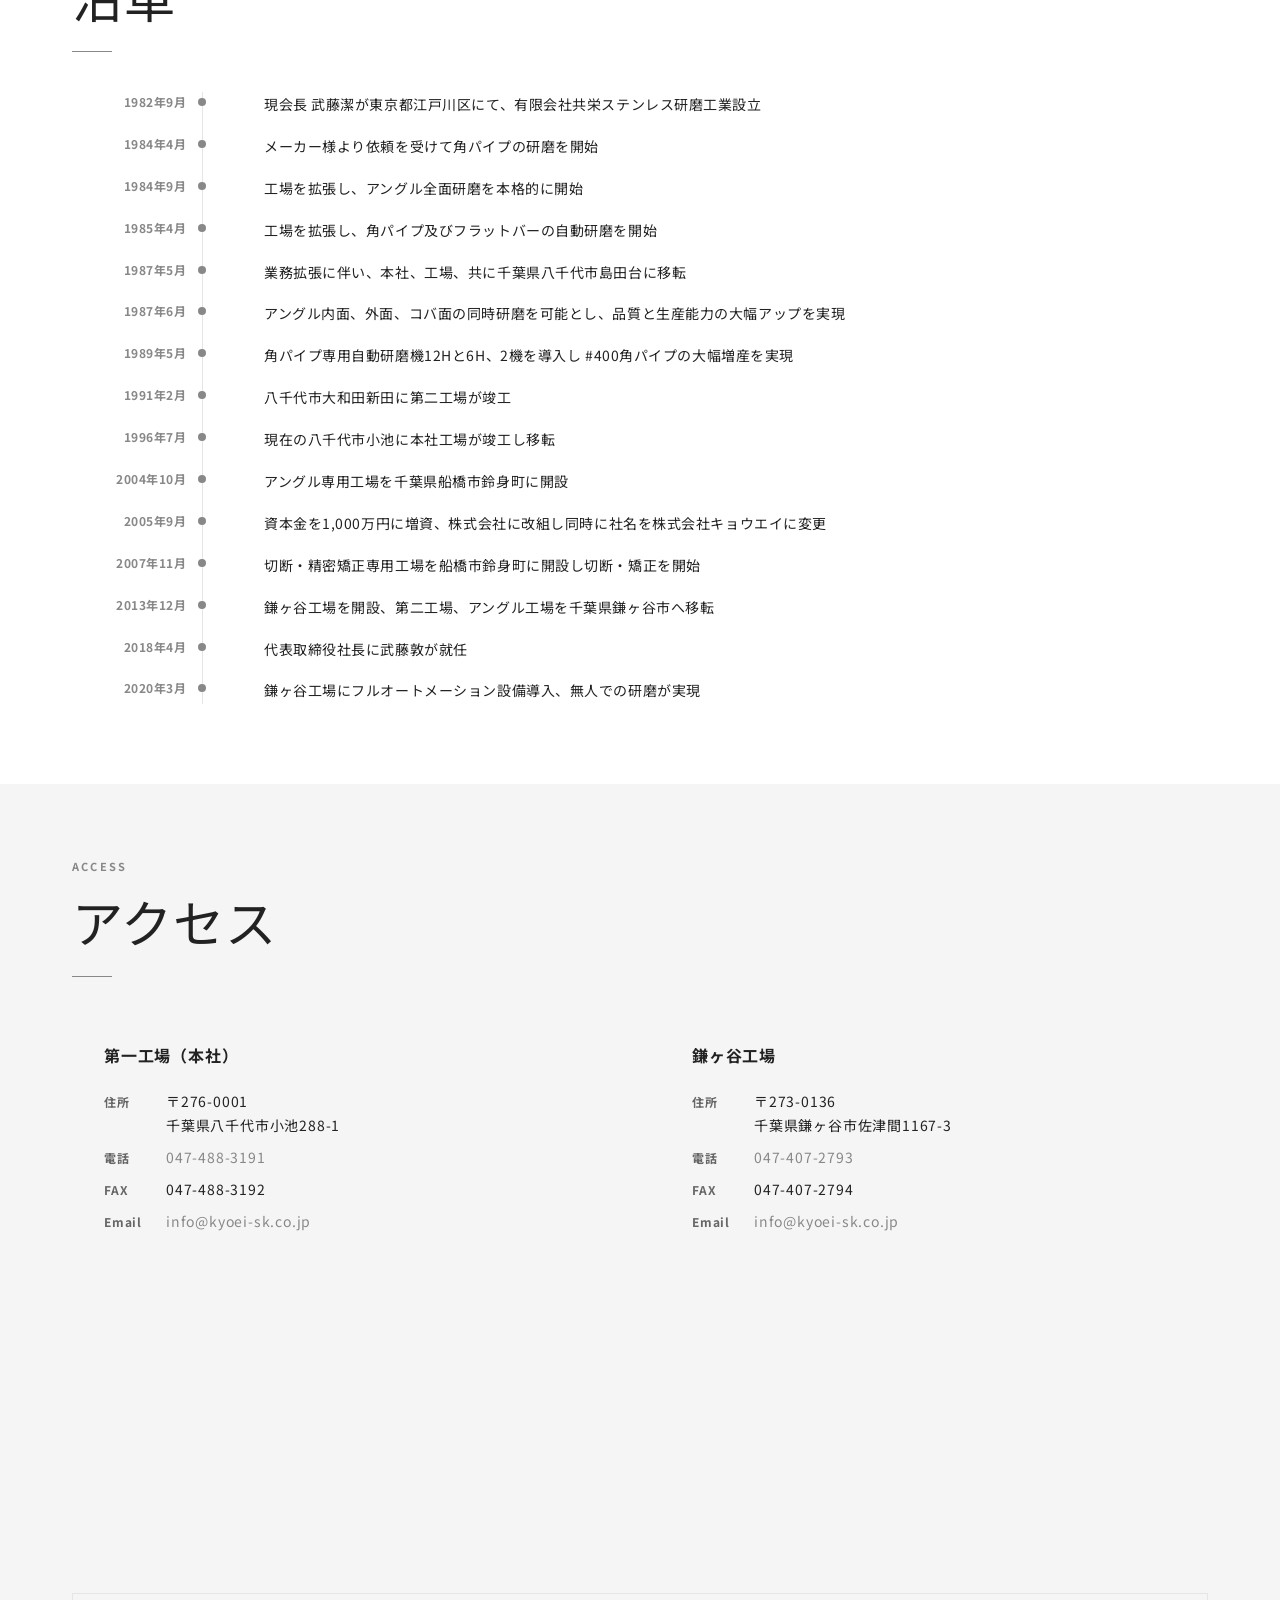
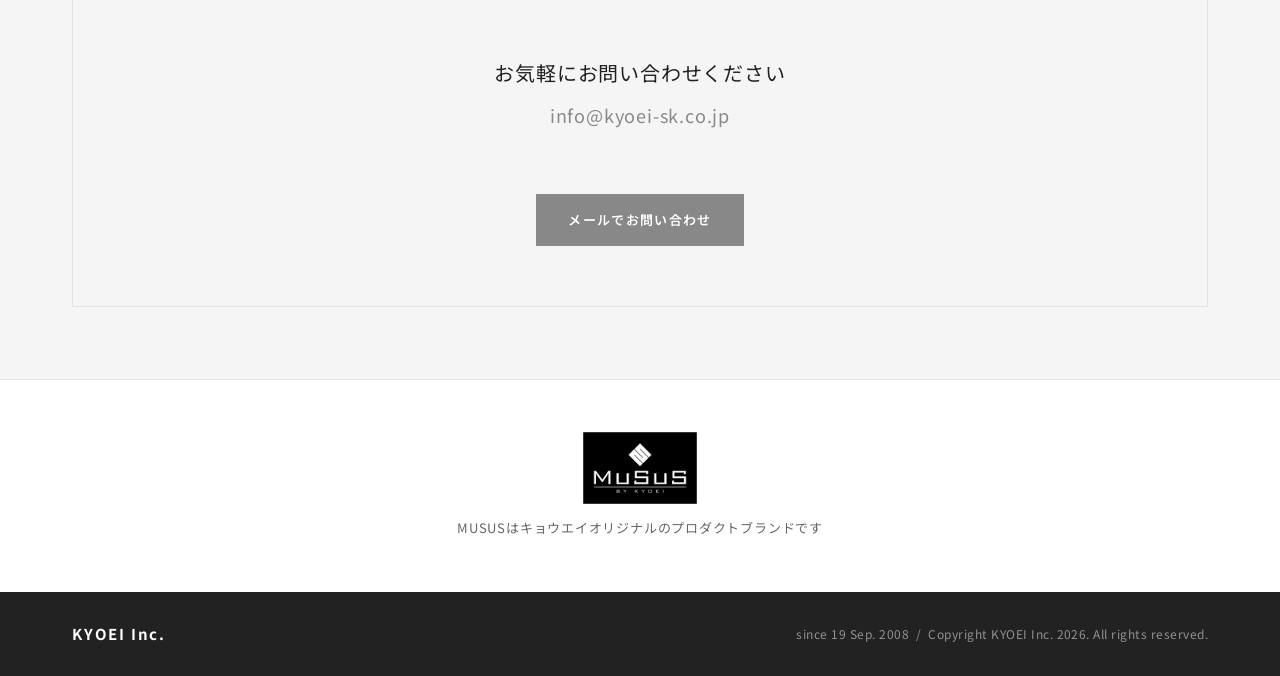
==== commit 19b4badf: "Update history section text per material/沿革.txt Add founder name to 1982 entry, fix 生産能力 typo, and r" ====
--- a/NewDesign/index.html
+++ b/NewDesign/index.html
@@ -1122,7 +1122,7 @@
       <div class="history__timeline">
         <div class="history__item">
           <span class="history__date">1982年9月</span>
-          <span class="history__text">東京都江戸川区にて、有限会社共栄ステンレス研磨工業設立</span>
+          <span class="history__text">現会長 武藤潔が東京都江戸川区にて、有限会社共栄ステンレス研磨工業設立</span>
         </div>
         <div class="history__item">
           <span class="history__date">1984年4月</span>
@@ -1138,11 +1138,11 @@
         </div>
         <div class="history__item">
           <span class="history__date">1987年5月</span>
-          <span class="history__text">業務拡張に伴い、本社・工場を千葉県八千代市島田台に移転</span>
+          <span class="history__text">業務拡張に伴い、本社、工場、共に千葉県八千代市島田台に移転</span>
         </div>
         <div class="history__item">
           <span class="history__date">1987年6月</span>
-          <span class="history__text">アングル内面・外面・コバ面の同時研磨を可能とし、品質と生産能の大幅アップを実現</span>
+          <span class="history__text">アングル内面、外面、コバ面の同時研磨を可能とし、品質と生産能力の大幅アップを実現</span>
         </div>
         <div class="history__item">
           <span class="history__date">1989年5月</span>
@@ -1162,7 +1162,7 @@
         </div>
         <div class="history__item">
           <span class="history__date">2005年9月</span>
-          <span class="history__text">資本金を1,000万円に増資、株式会社に改組し社名を株式会社キョウエイに変更</span>
+          <span class="history__text">資本金を1,000万円に増資、株式会社に改組し同時に社名を株式会社キョウエイに変更</span>
         </div>
         <div class="history__item">
           <span class="history__date">2007年11月</span>
@@ -1170,7 +1170,7 @@
         </div>
         <div class="history__item">
           <span class="history__date">2013年12月</span>
-          <span class="history__text">鎌ヶ谷工場を開設、第二工場を千葉県鎌ヶ谷市へ移転</span>
+          <span class="history__text">鎌ヶ谷工場を開設、第二工場、アングル工場を千葉県鎌ヶ谷市へ移転</span>
         </div>
         <div class="history__item">
           <span class="history__date">2018年4月</span>
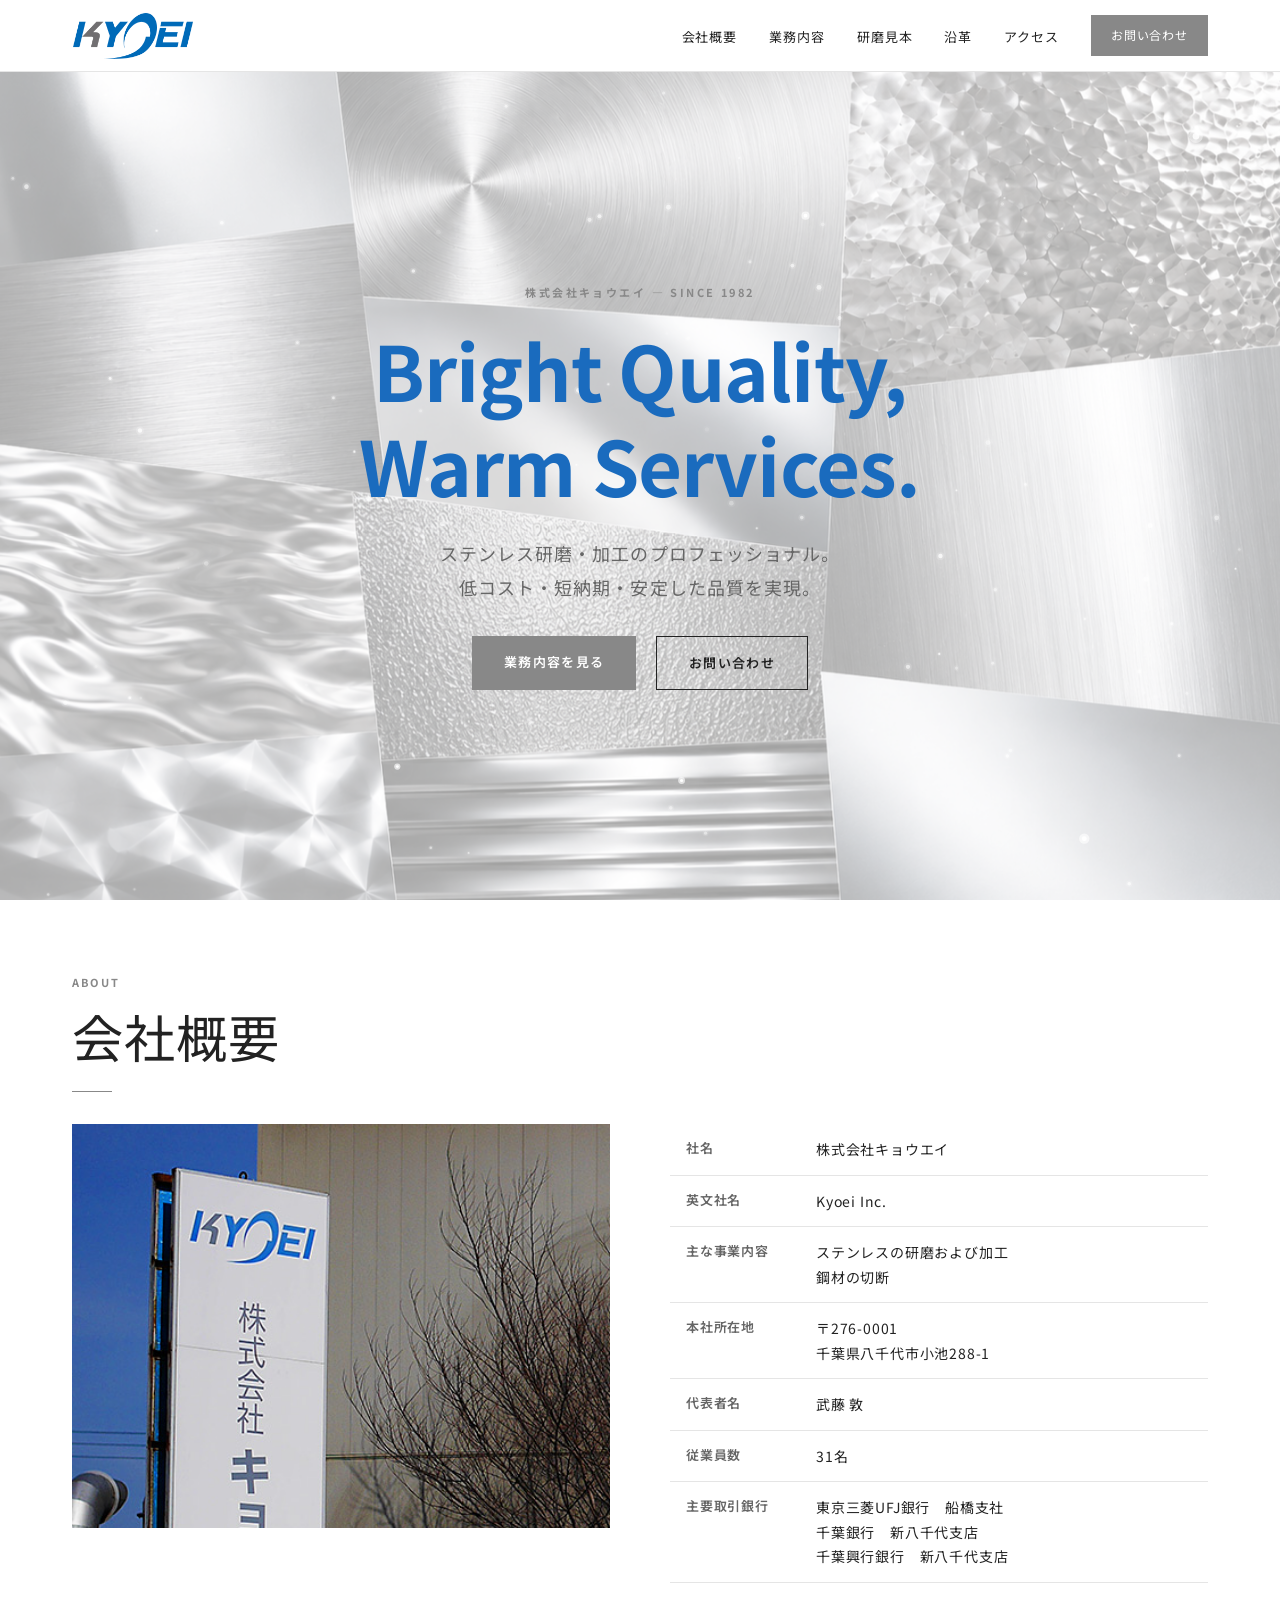
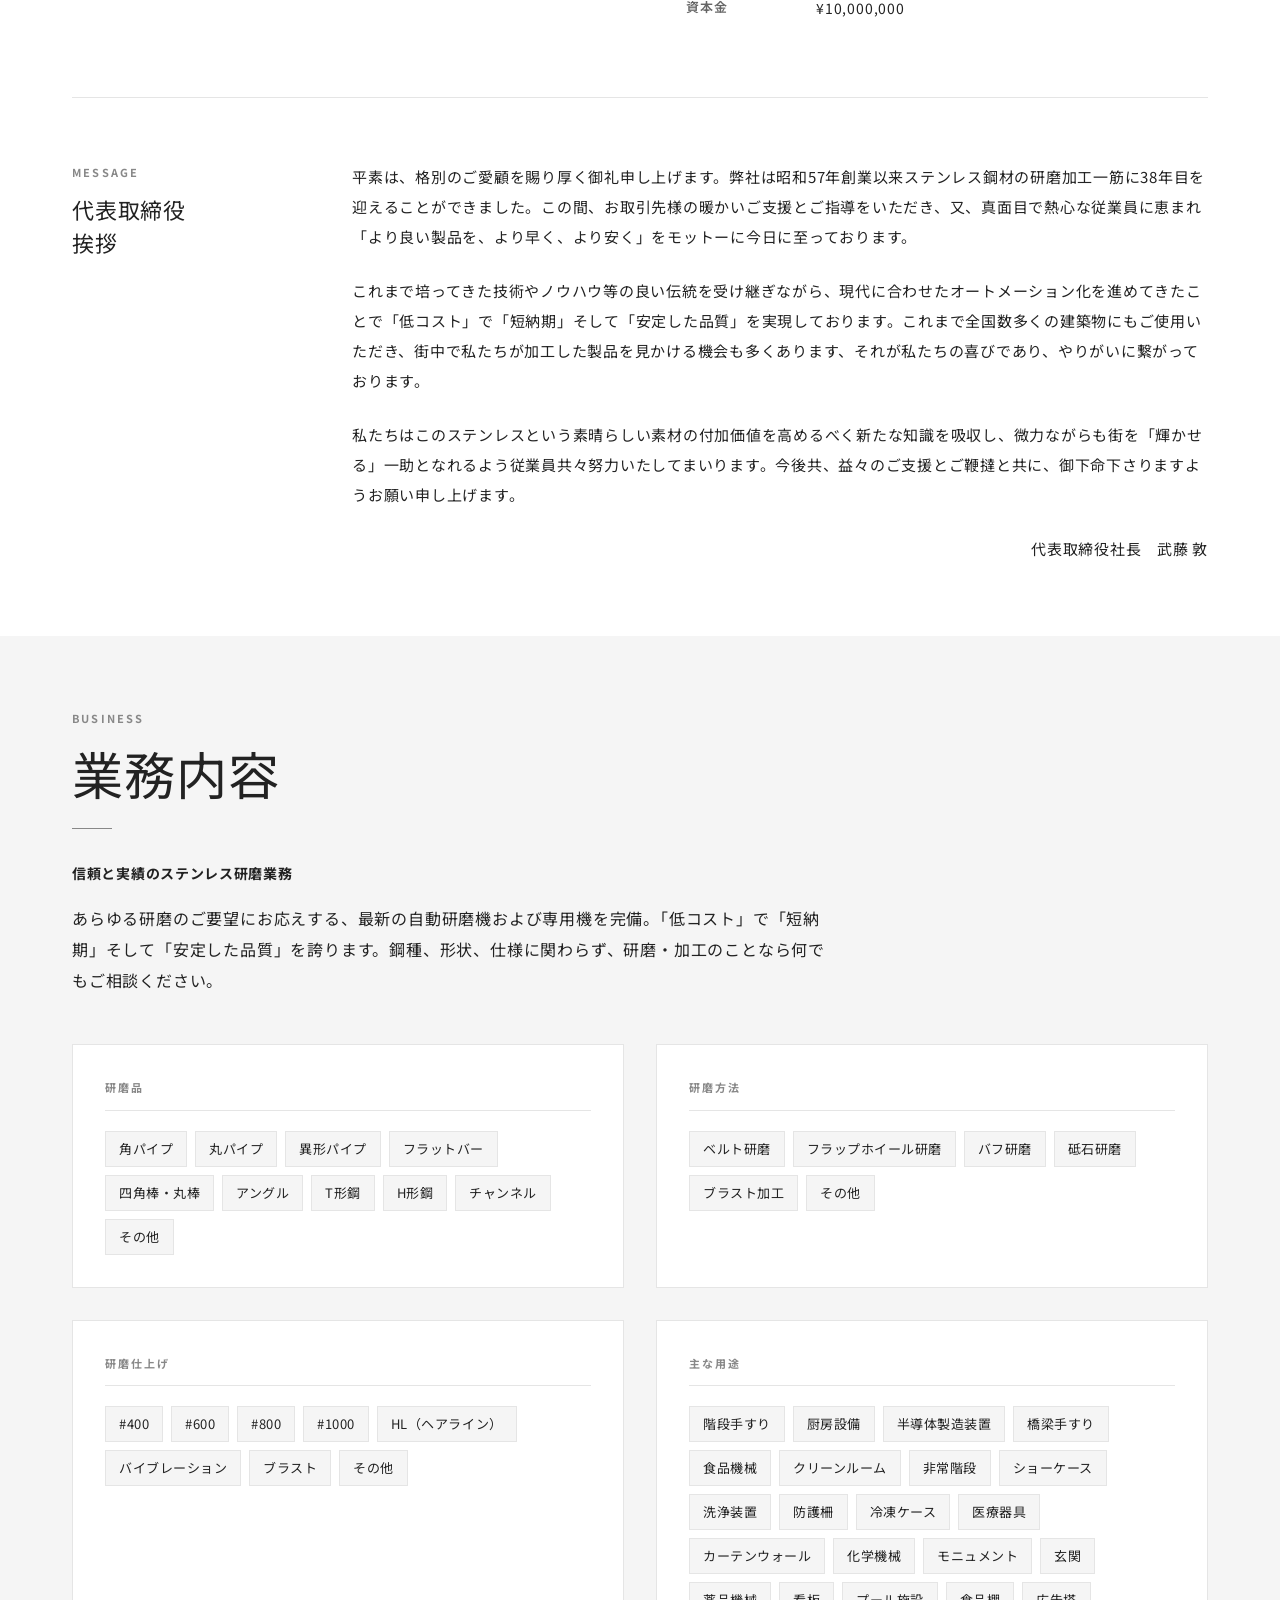
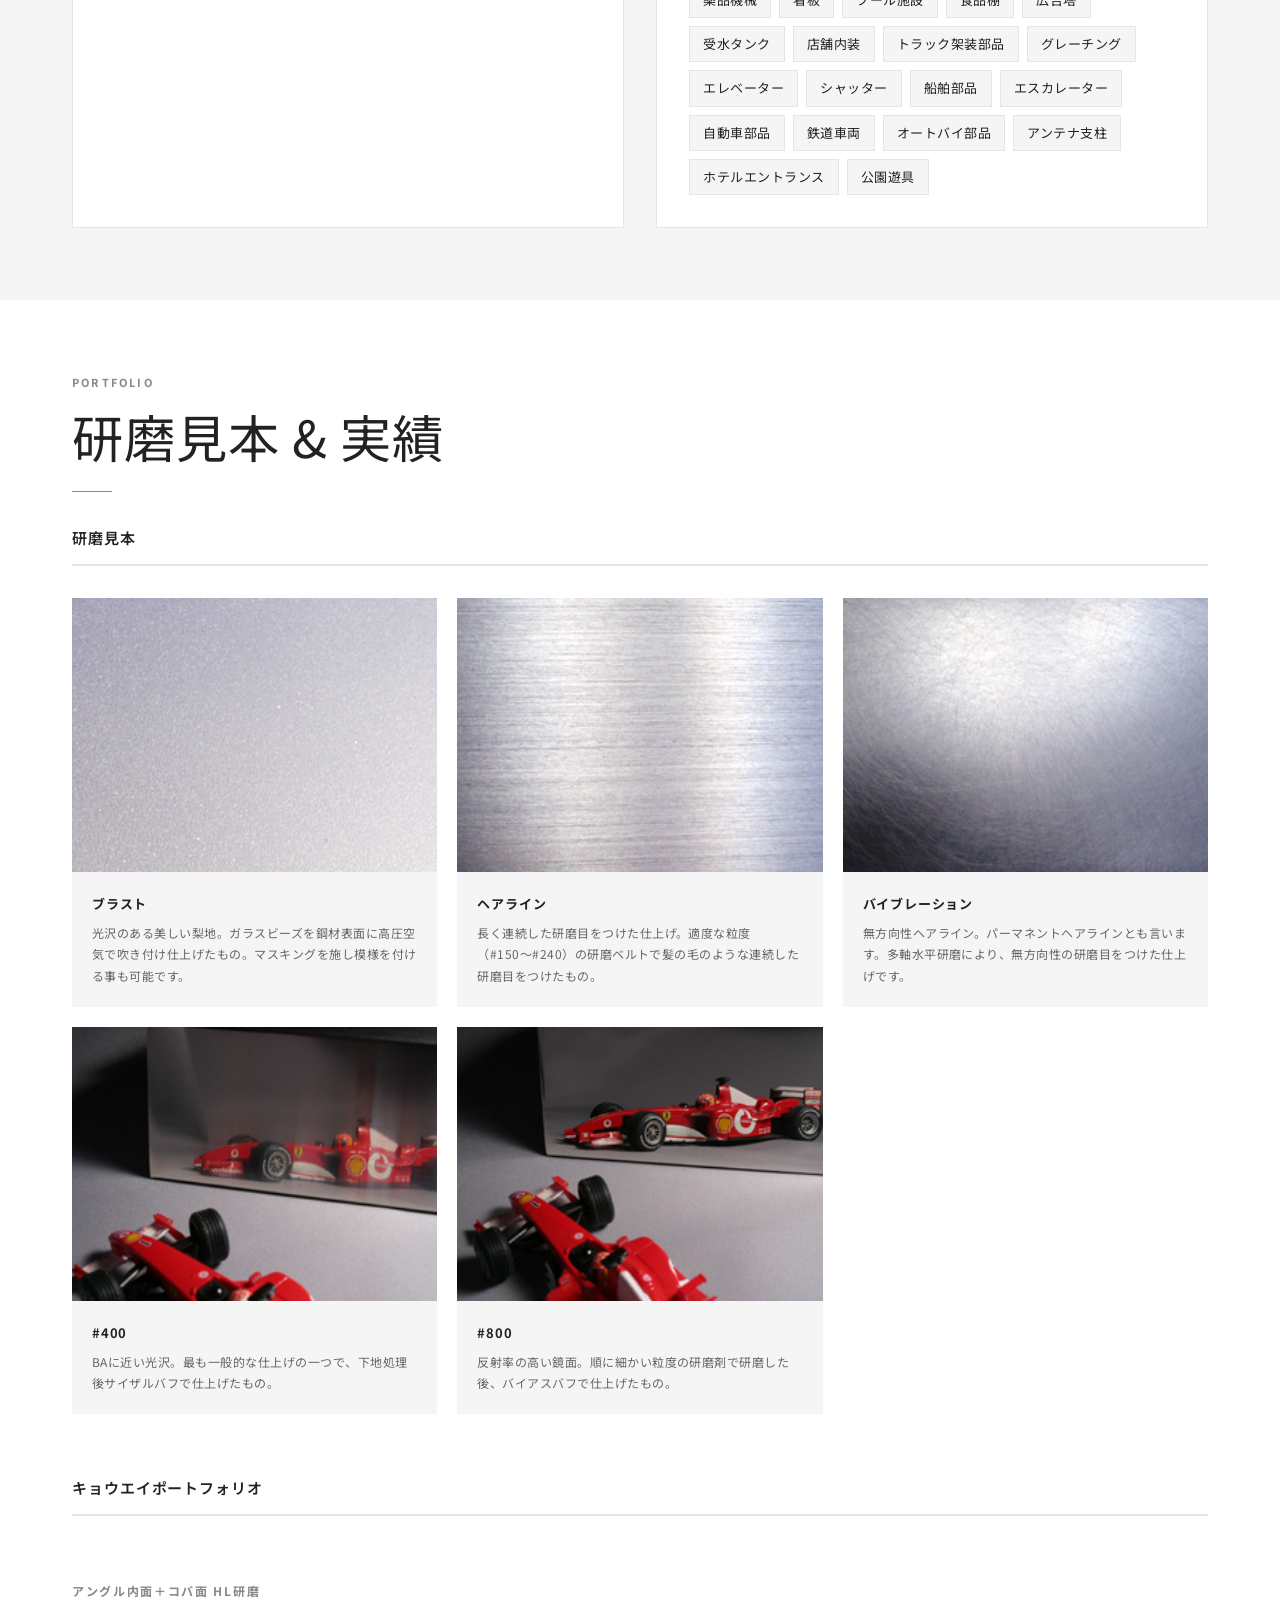
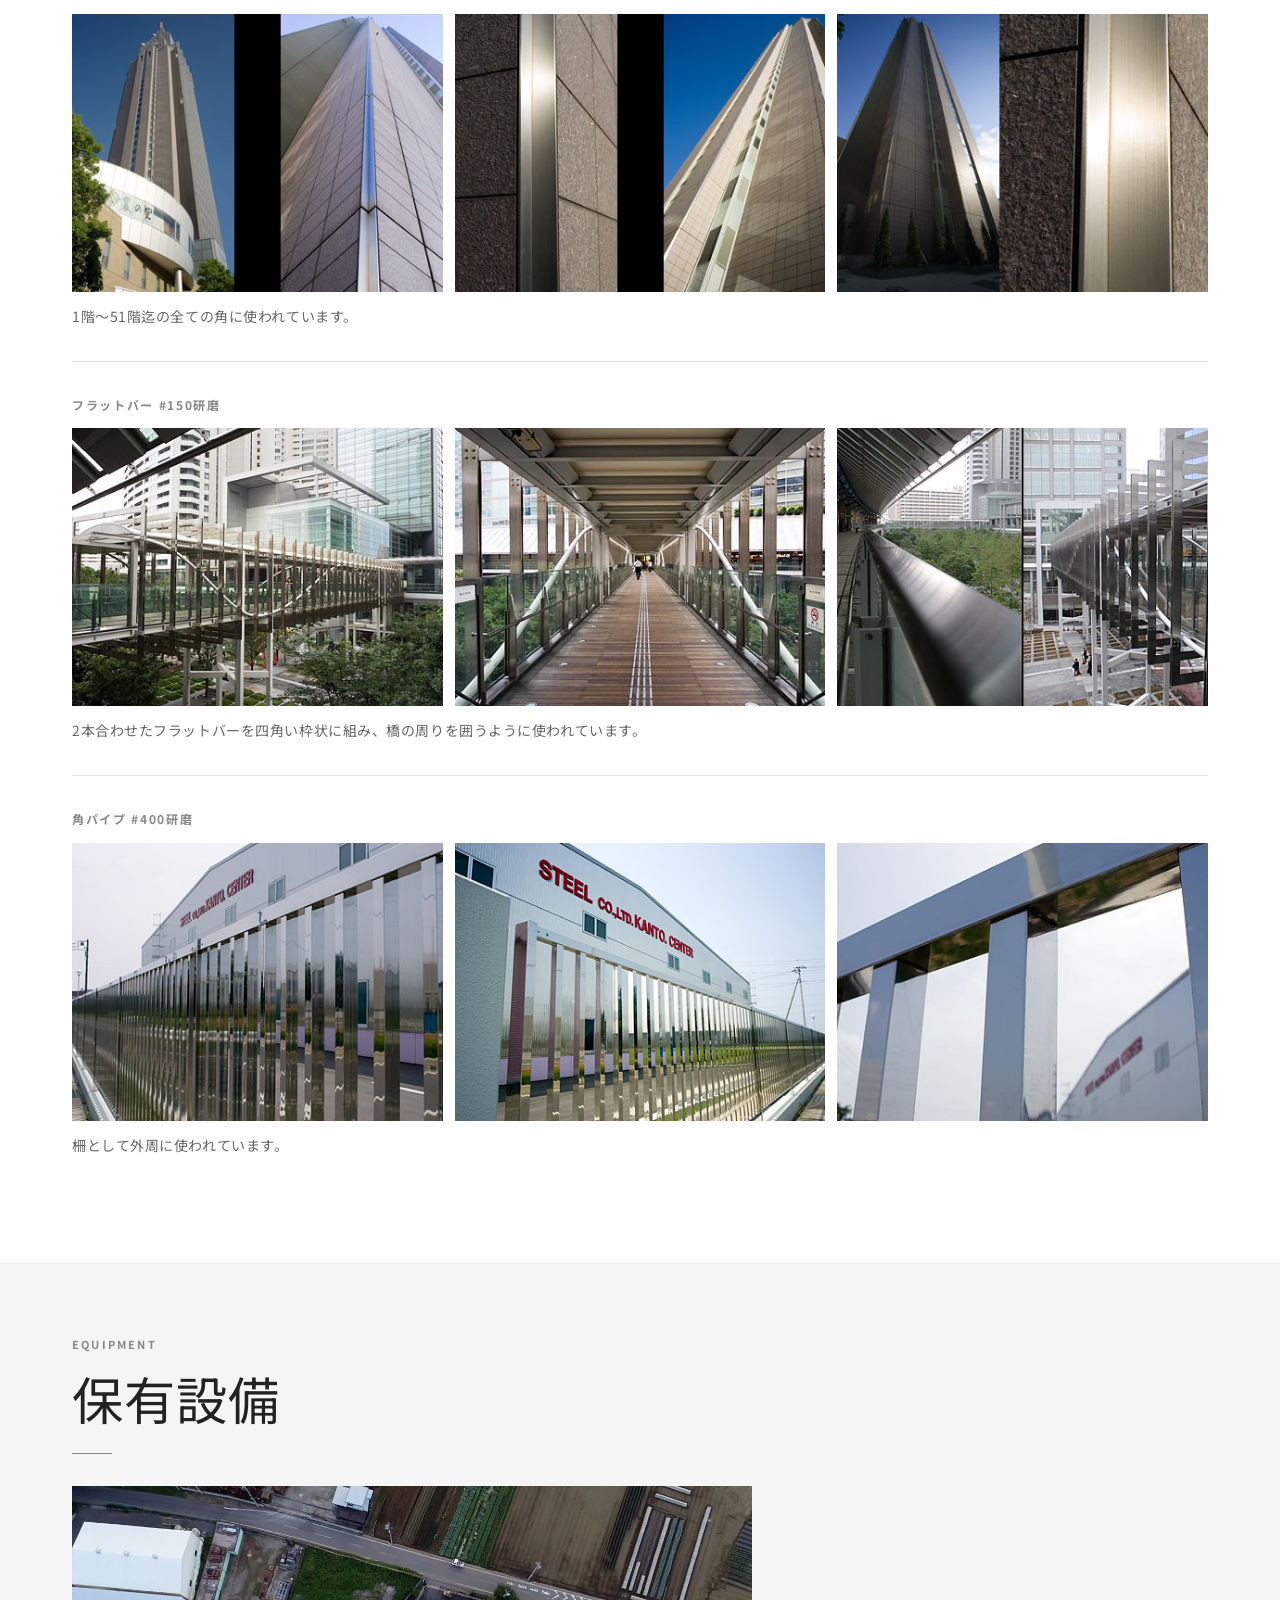
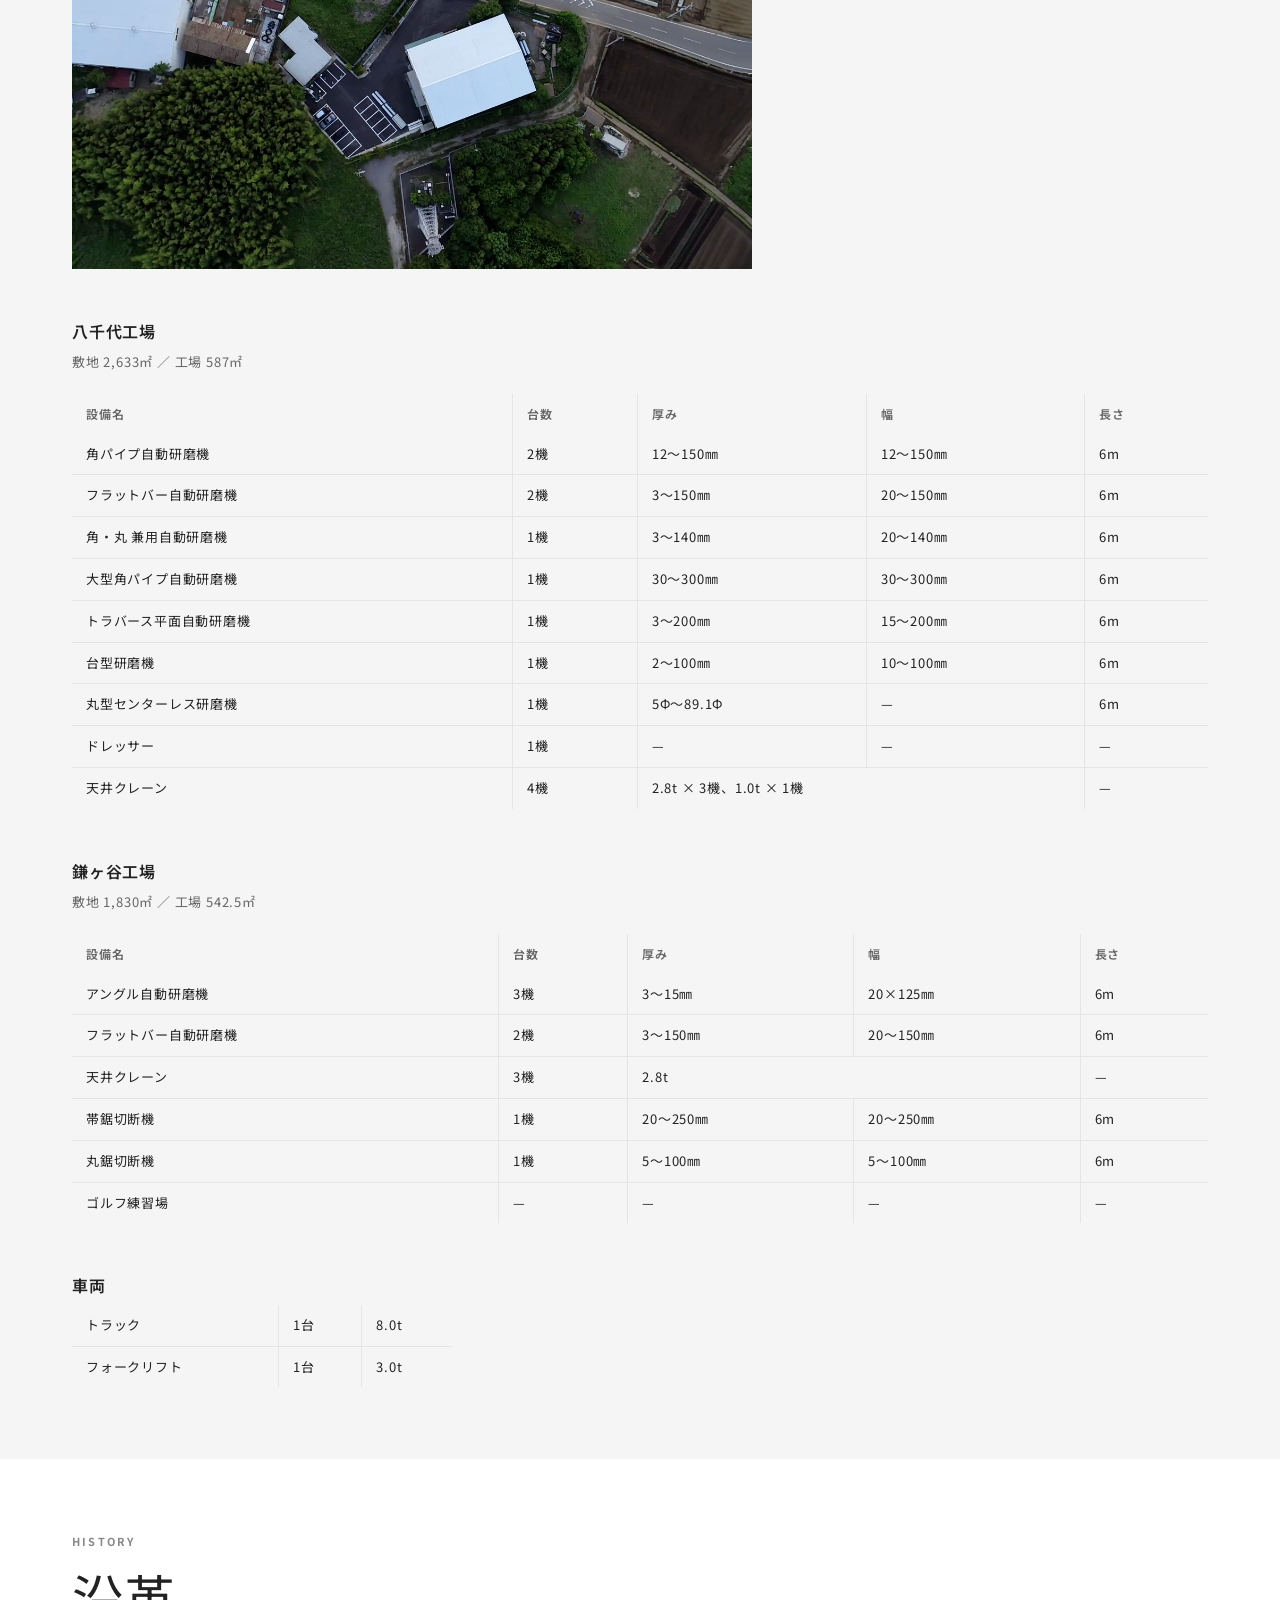
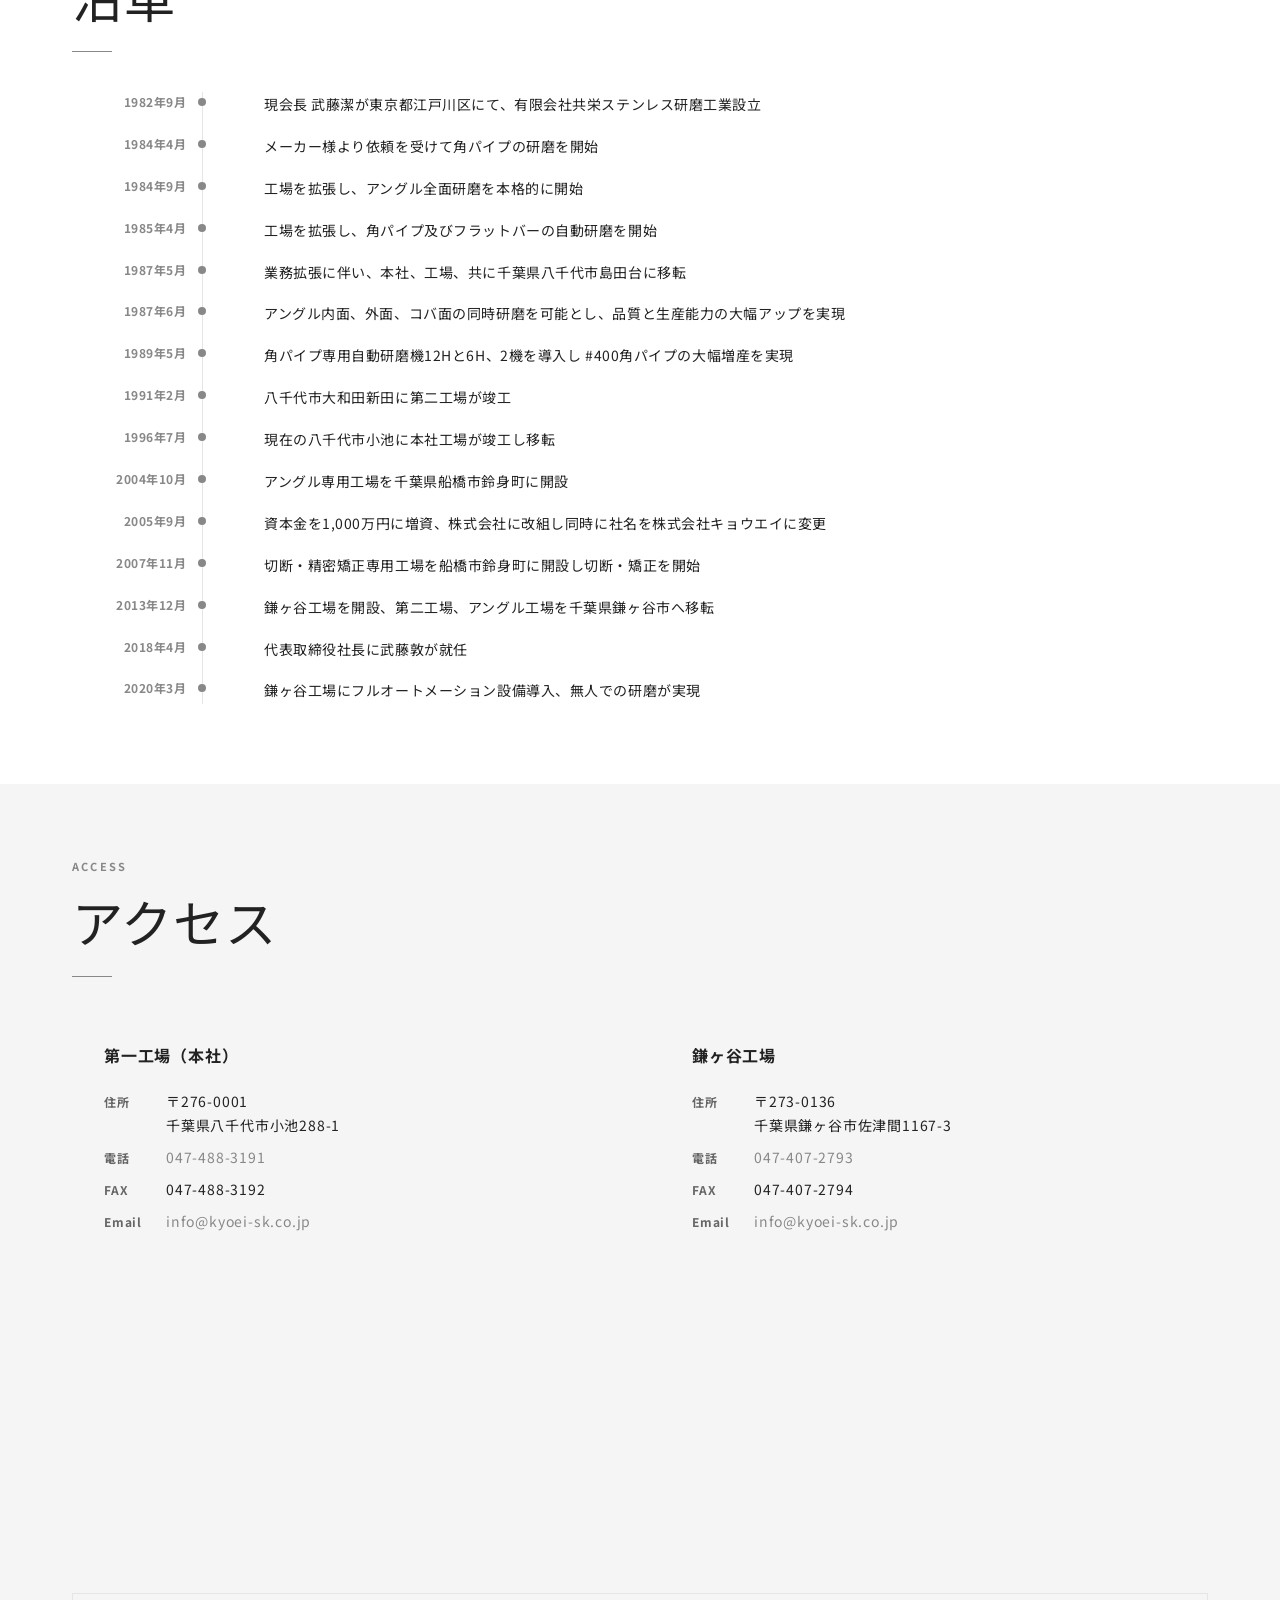
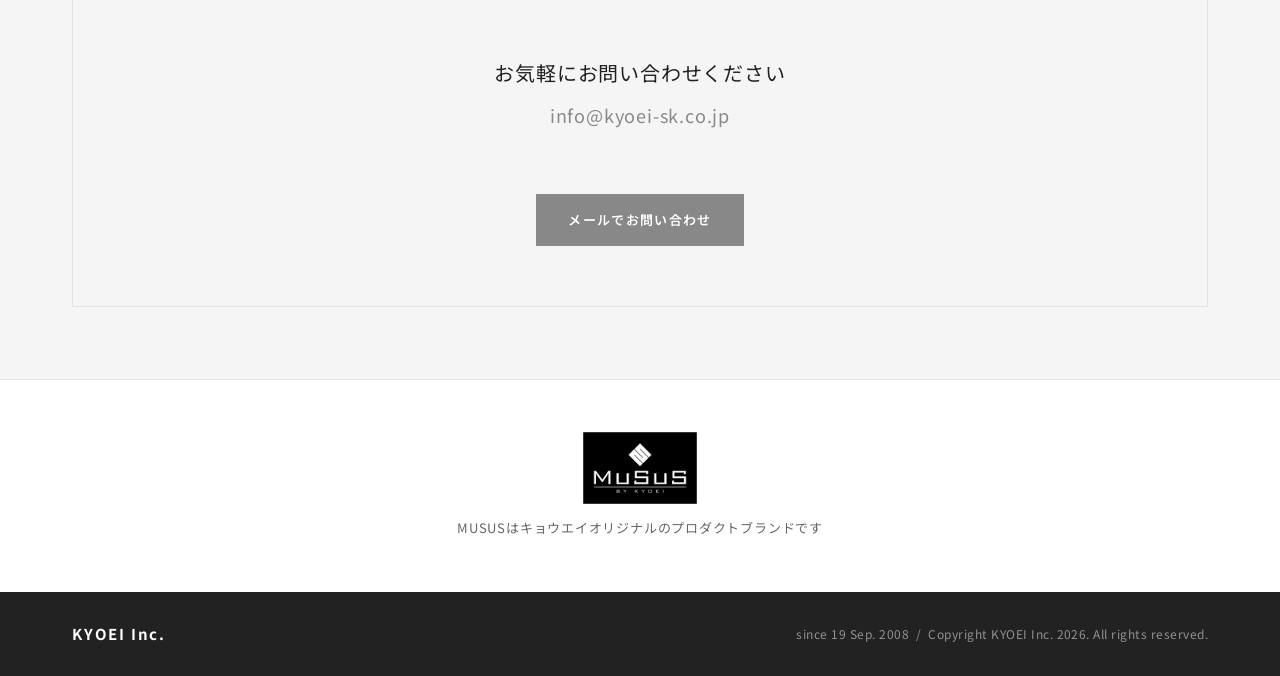
==== commit cb72f8a2: "Update equipment section text per material/保有設備.txt Remove unlisted 両頭バフレース機, correct Kamagaya flat-" ====
--- a/NewDesign/index.html
+++ b/NewDesign/index.html
@@ -1068,7 +1068,6 @@
             <tr><td>トラバース平面自動研磨機</td><td>1機</td><td>3〜200㎜</td><td>15〜200㎜</td><td>6m</td></tr>
             <tr><td>台型研磨機</td><td>1機</td><td>2〜100㎜</td><td>10〜100㎜</td><td>6m</td></tr>
             <tr><td>丸型センターレス研磨機</td><td>1機</td><td>5Φ〜89.1Φ</td><td>—</td><td>6m</td></tr>
-            <tr><td>両頭バフレース機</td><td>1機</td><td>—</td><td>—</td><td>—</td></tr>
             <tr><td>ドレッサー</td><td>1機</td><td>—</td><td>—</td><td>—</td></tr>
             <tr><td>天井クレーン</td><td>4機</td><td colspan="2">2.8t × 3機、1.0t × 1機</td><td>—</td></tr>
           </tbody>
@@ -1091,10 +1090,11 @@
           </thead>
           <tbody>
             <tr><td>アングル自動研磨機</td><td>3機</td><td>3〜15㎜</td><td>20×125㎜</td><td>6m</td></tr>
-            <tr><td>フラットバー自動研磨機</td><td>3機</td><td>3〜150㎜</td><td>20〜150㎜</td><td>6m</td></tr>
+            <tr><td>フラットバー自動研磨機</td><td>2機</td><td>3〜150㎜</td><td>20〜150㎜</td><td>6m</td></tr>
             <tr><td>天井クレーン</td><td>3機</td><td colspan="2">2.8t</td><td>—</td></tr>
             <tr><td>帯鋸切断機</td><td>1機</td><td>20〜250㎜</td><td>20〜250㎜</td><td>6m</td></tr>
             <tr><td>丸鋸切断機</td><td>1機</td><td>5〜100㎜</td><td>5〜100㎜</td><td>6m</td></tr>
+            <tr><td>ゴルフ練習場</td><td>—</td><td>—</td><td>—</td><td>—</td></tr>
           </tbody>
         </table>
       </div>
@@ -1104,7 +1104,7 @@
         <h3 class="equipment__block-title">車両</h3>
         <table class="equipment__table" style="max-width:380px;">
           <tbody>
-            <tr><td>トラック</td><td>1台</td><td>8.5t</td></tr>
+            <tr><td>トラック</td><td>1台</td><td>8.0t</td></tr>
             <tr><td>フォークリフト</td><td>1台</td><td>3.0t</td></tr>
           </tbody>
         </table>
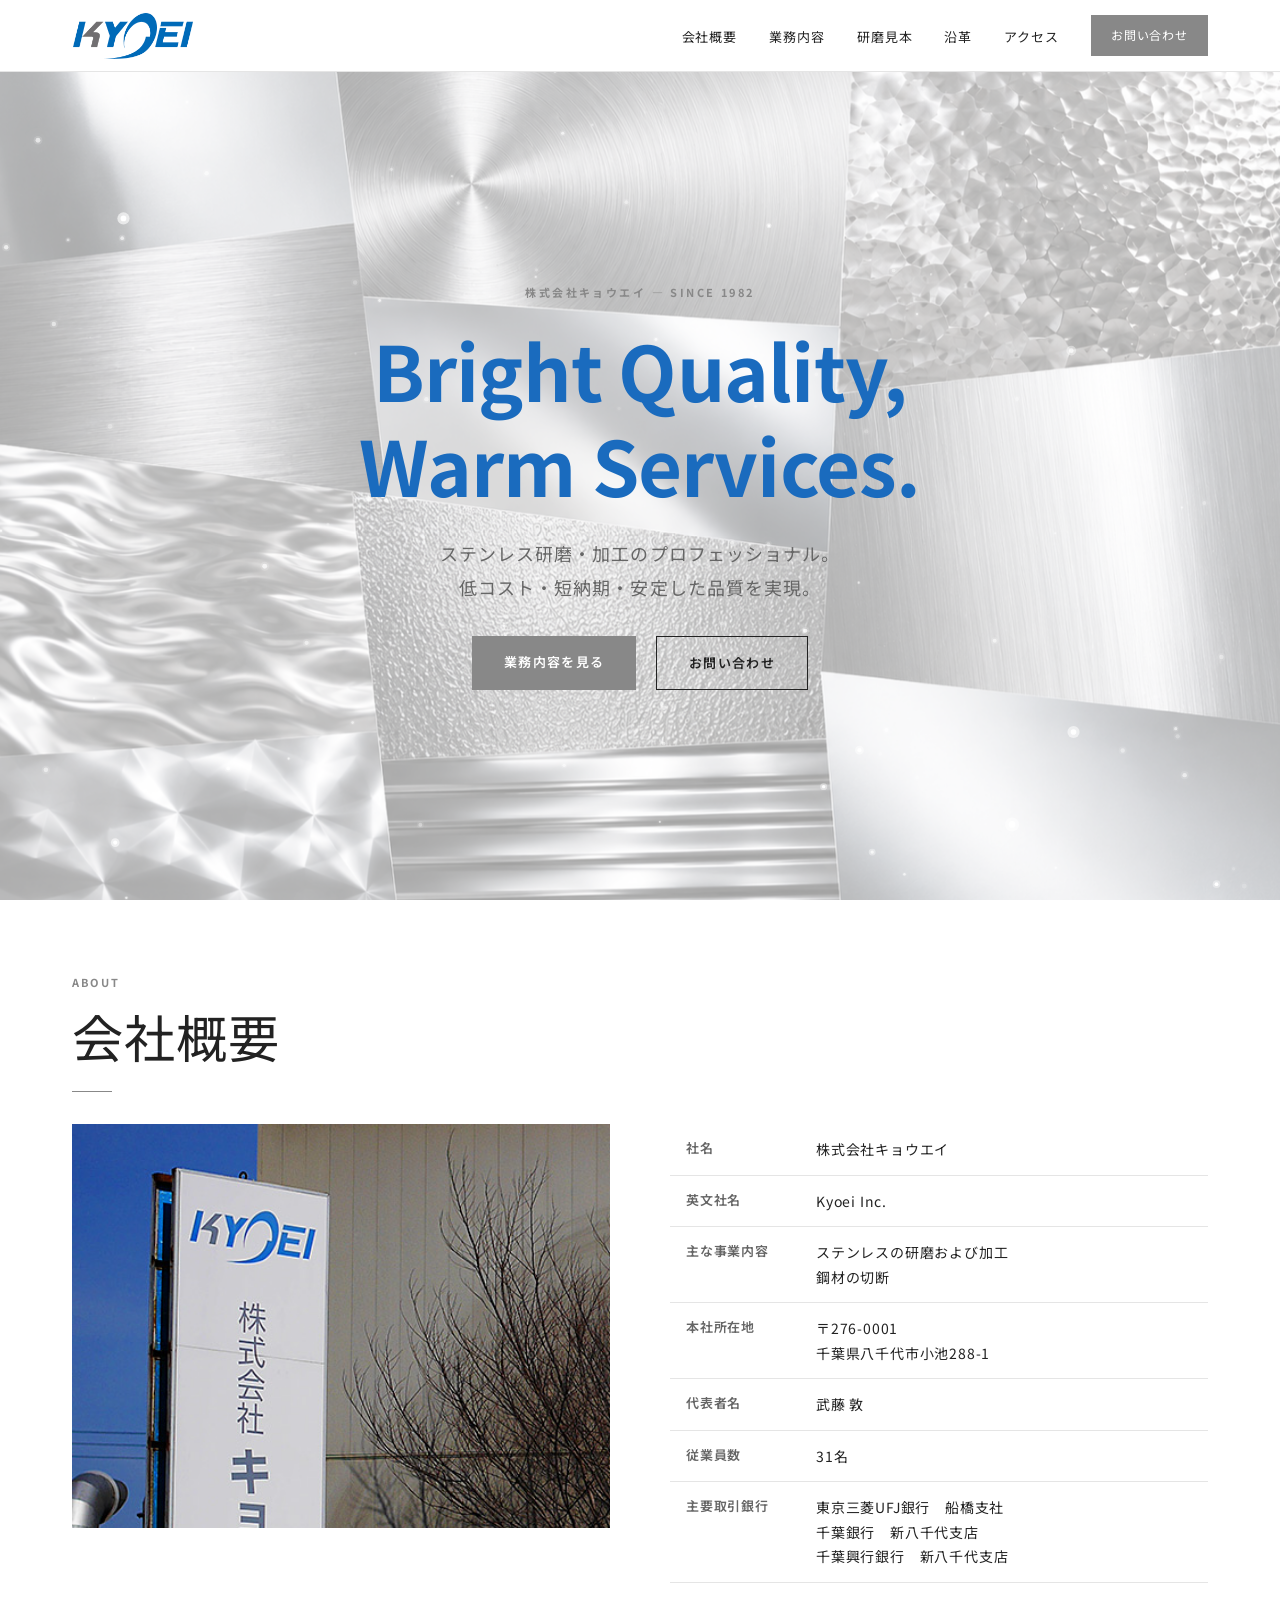
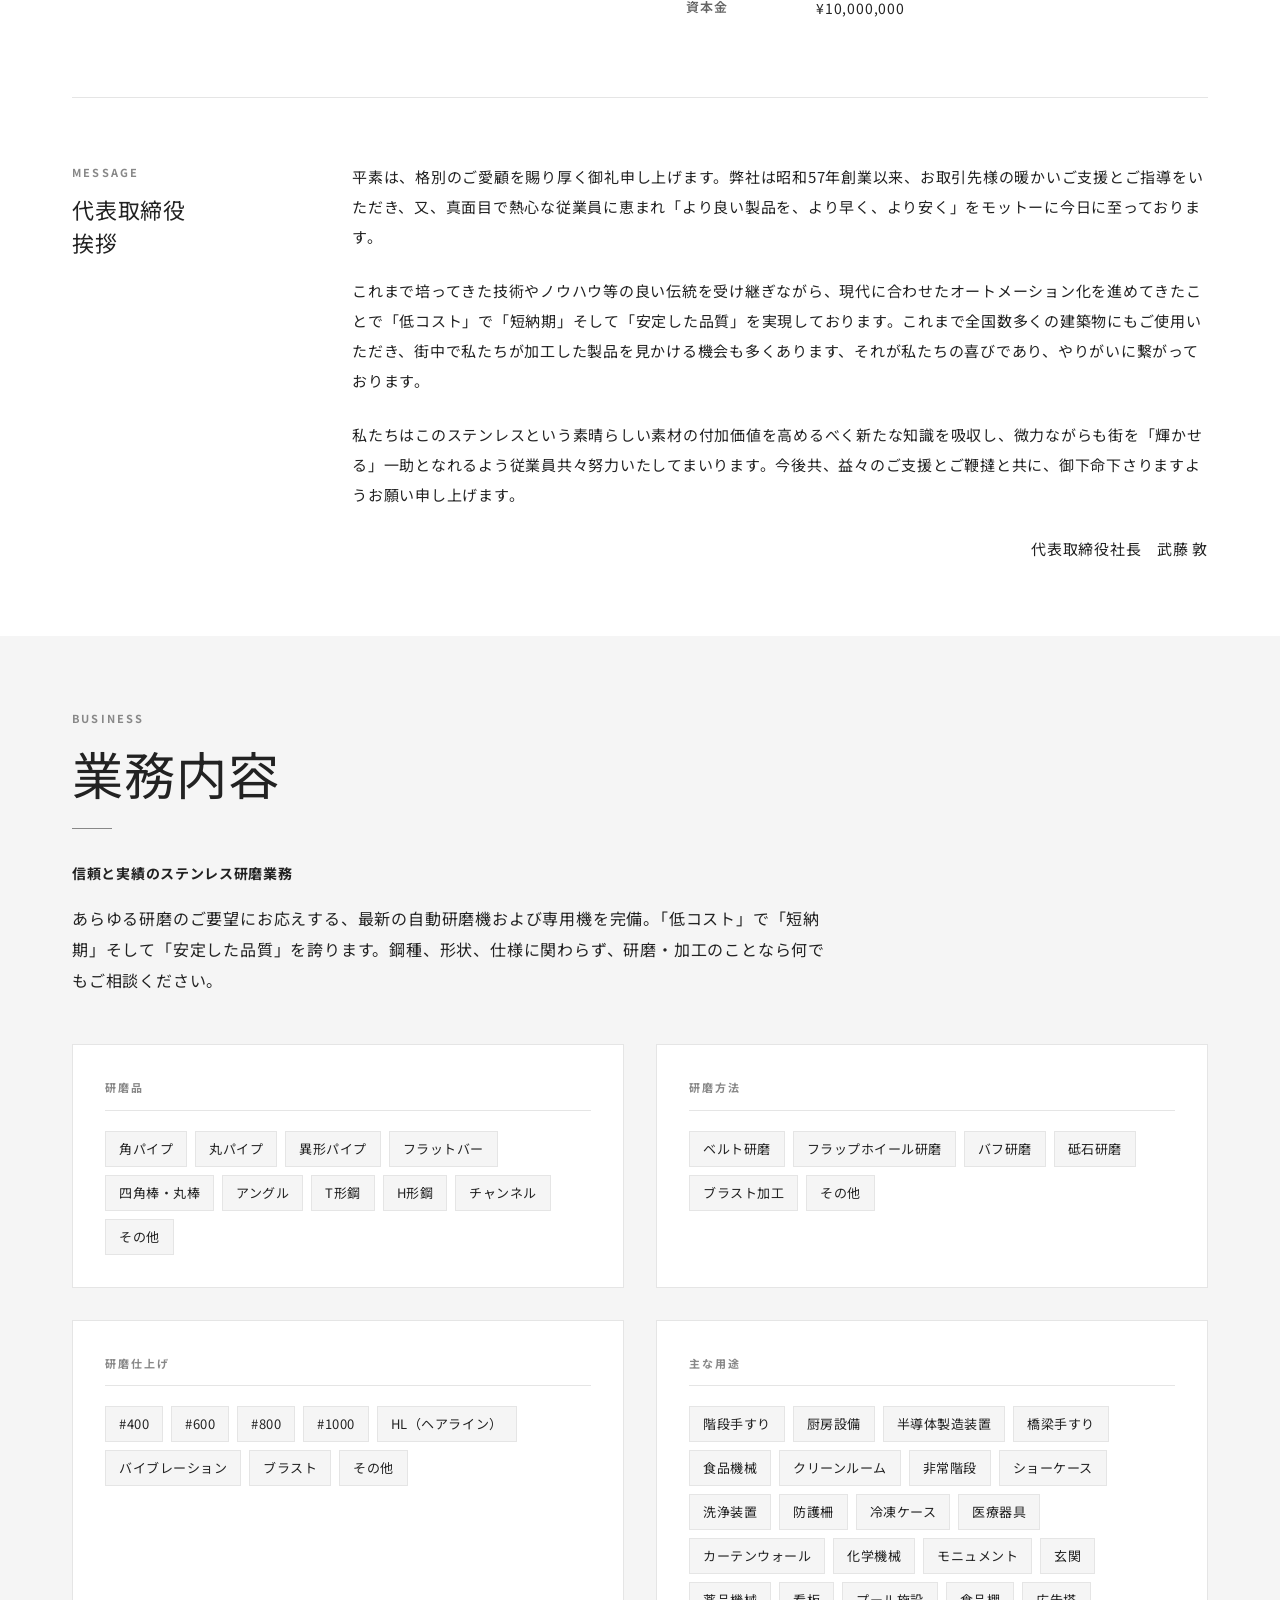
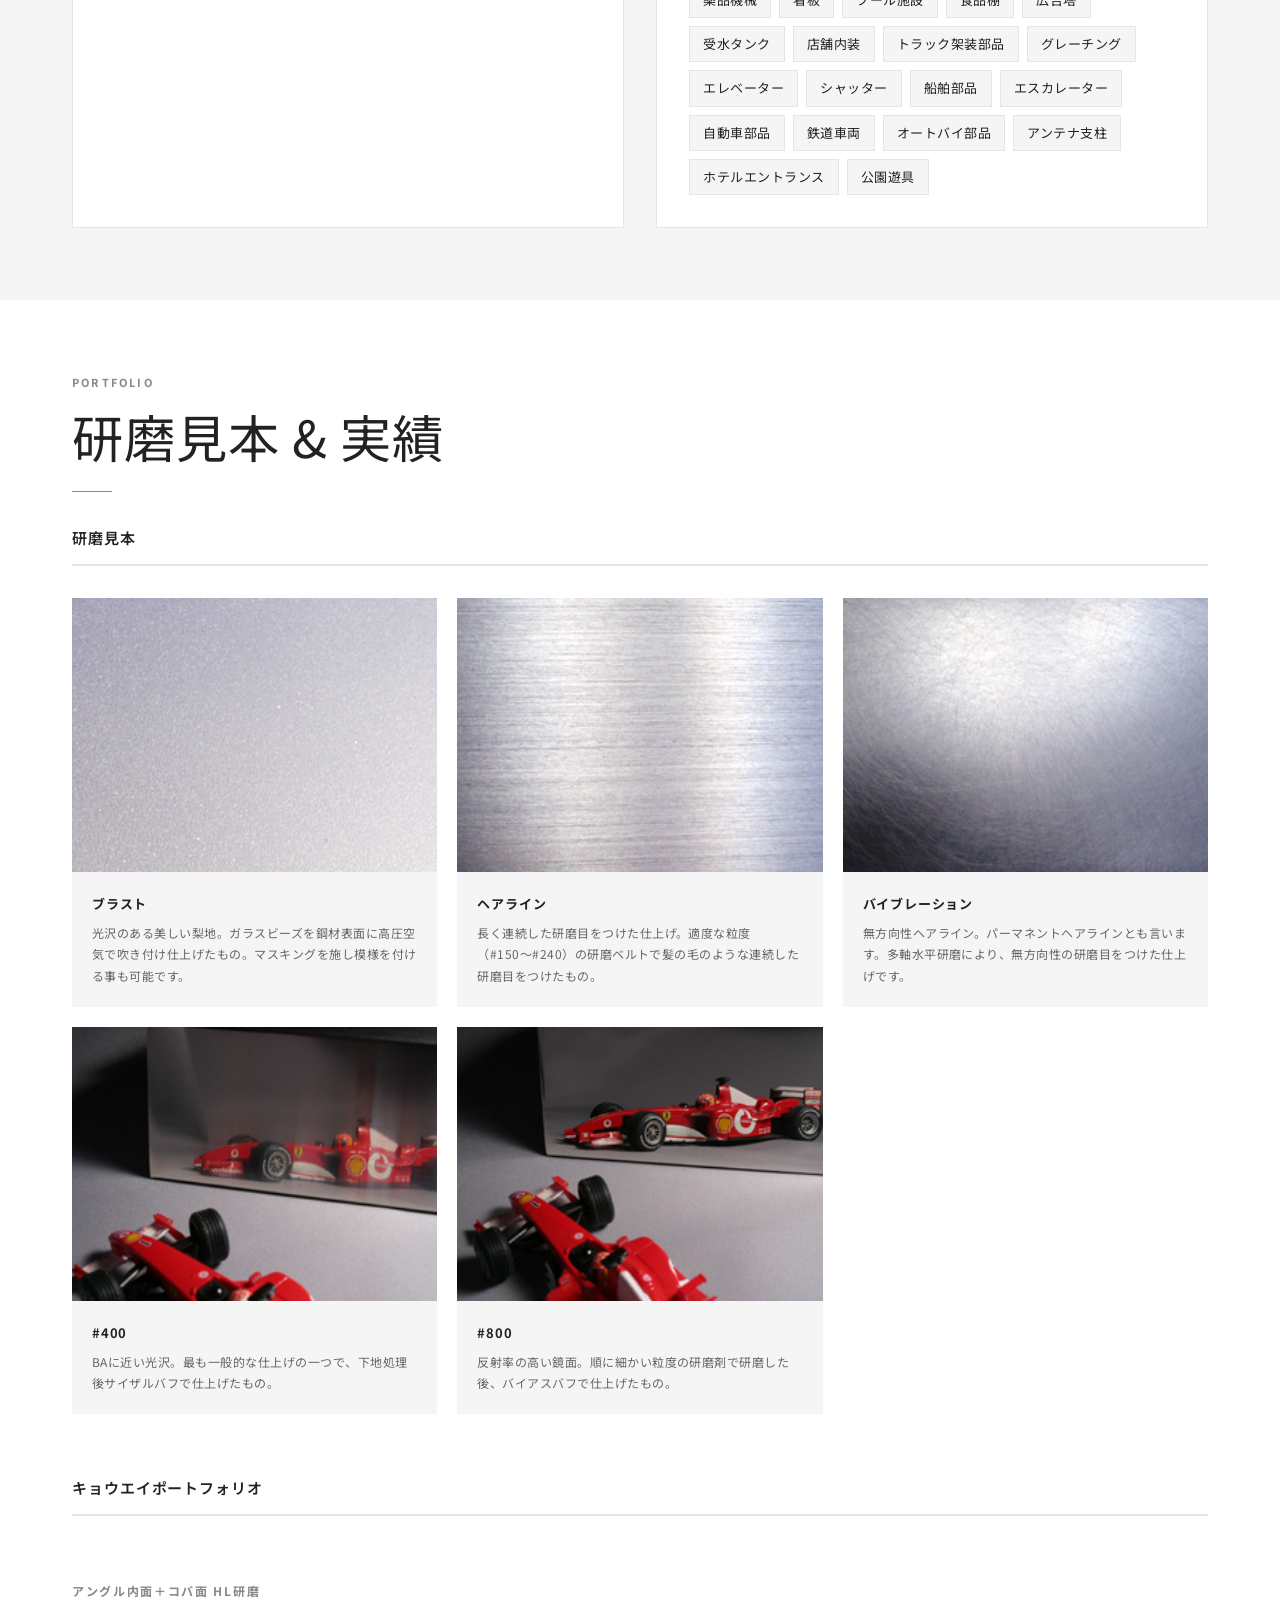
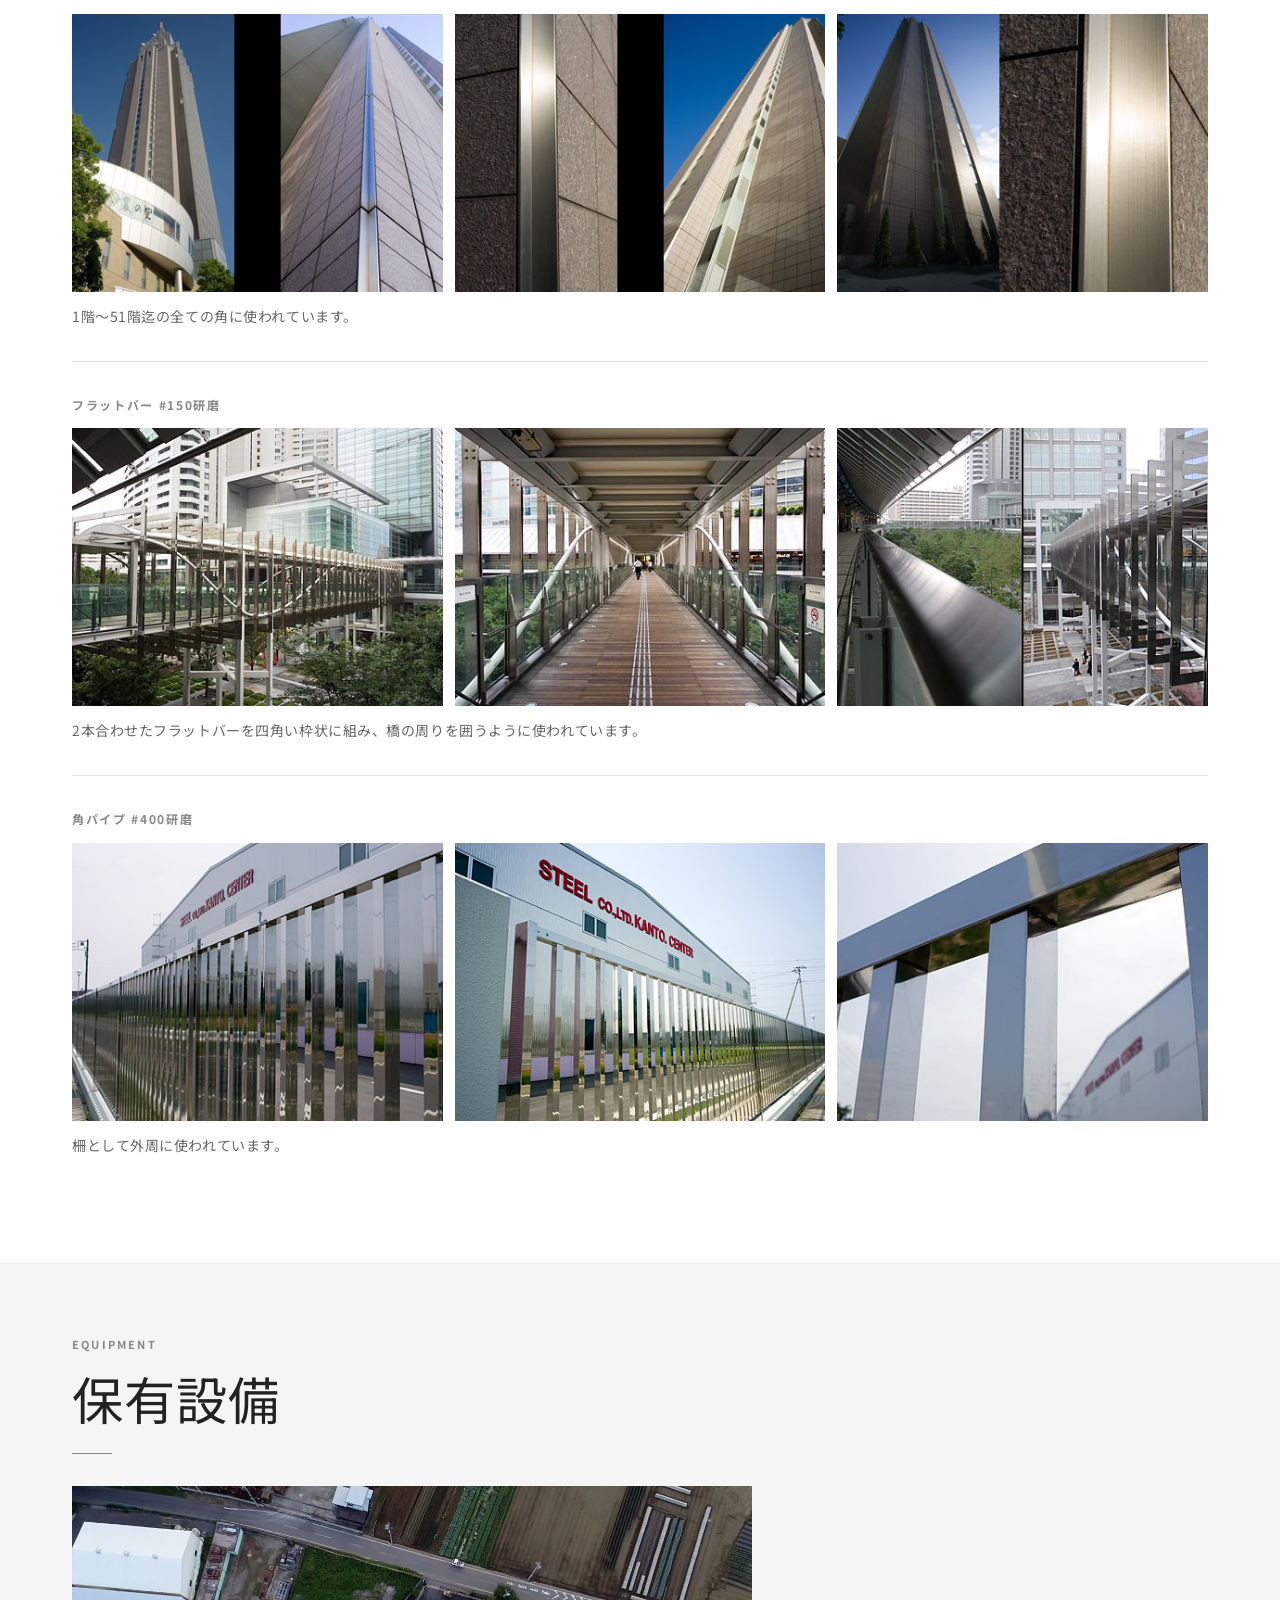
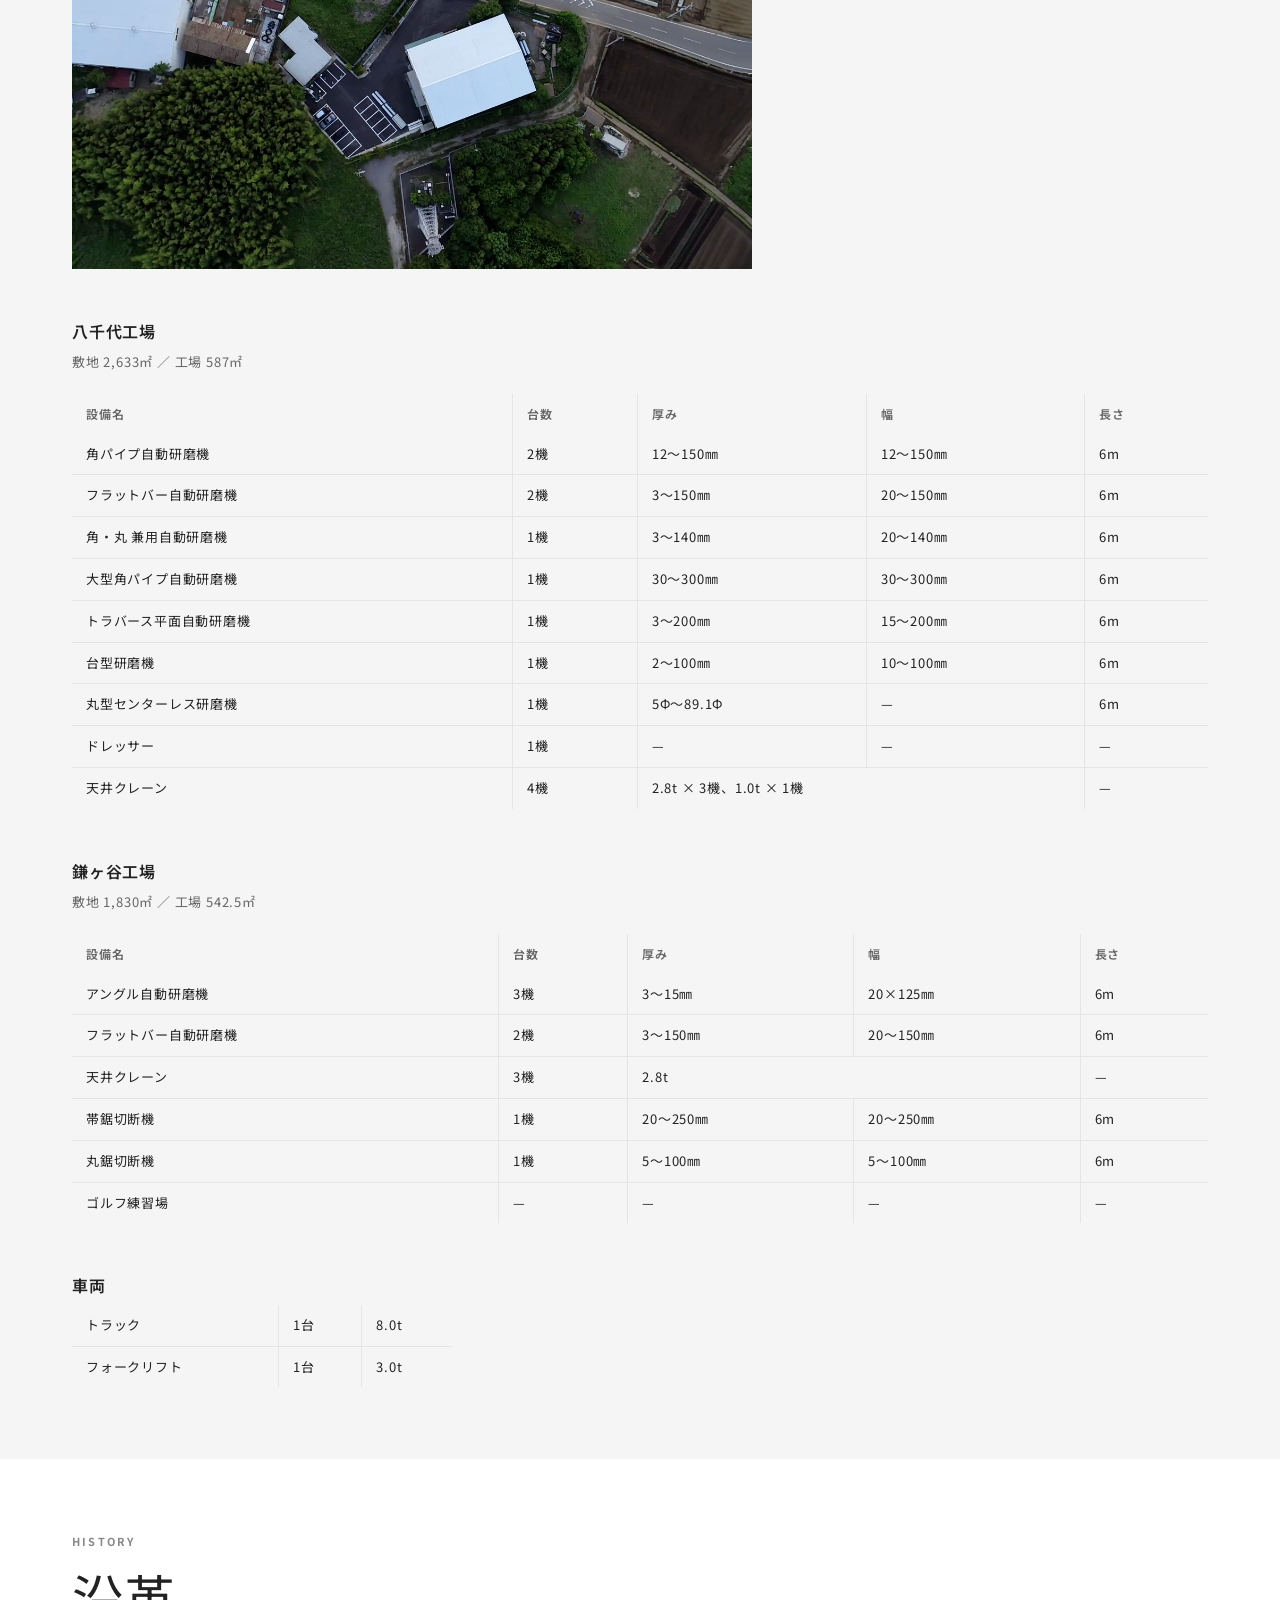
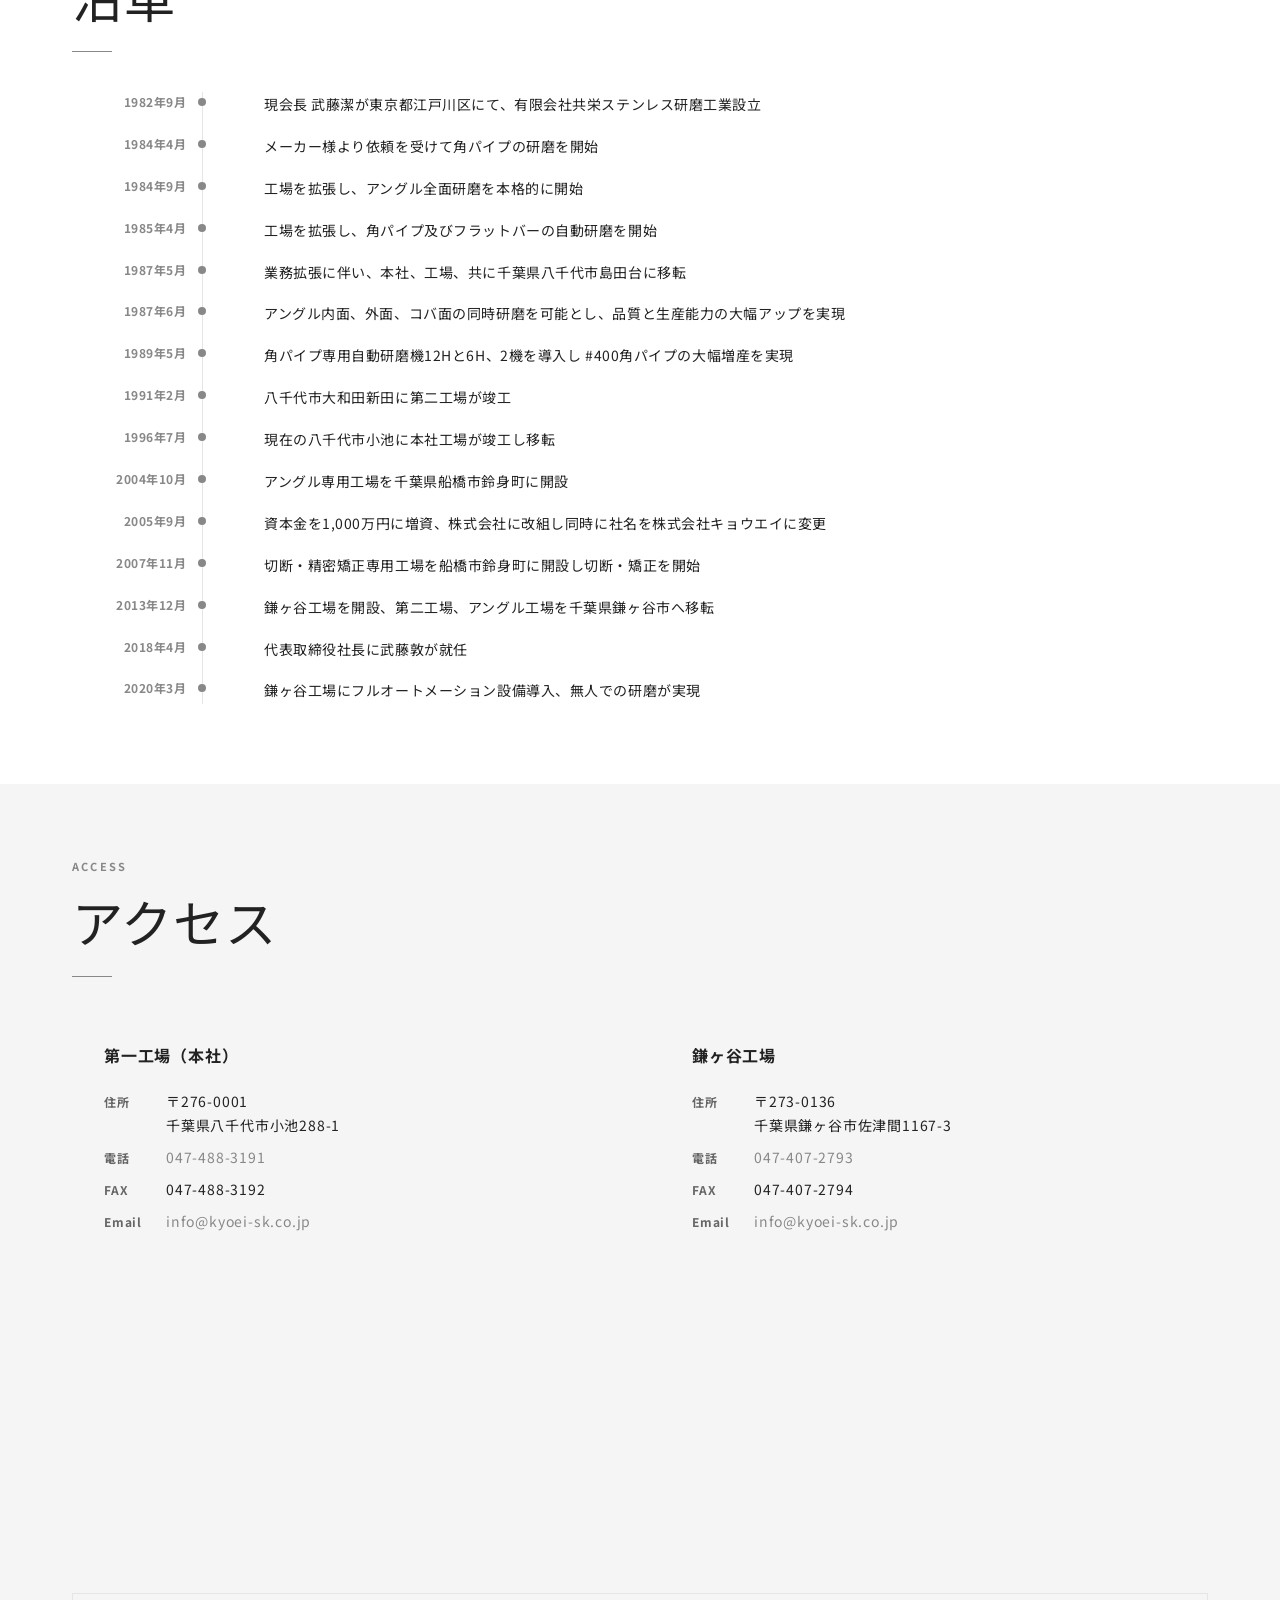
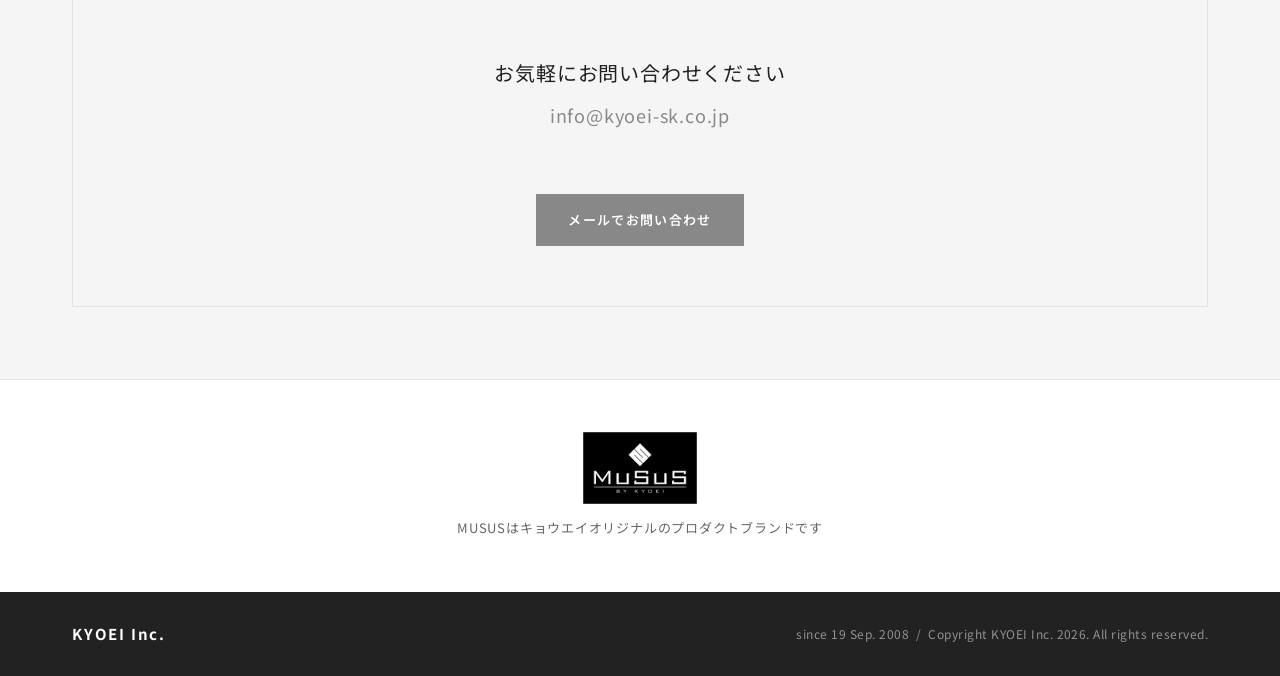
==== commit bd187b8a: "Remove '38年目を迎えることができました' clause from CEO message" ====
--- a/NewDesign/index.html
+++ b/NewDesign/index.html
@@ -849,7 +849,7 @@
             <h3 class="ceo__heading">代表取締役<br>挨拶</h3>
           </div>
           <div class="ceo__body">
-            <p>平素は、格別のご愛顧を賜り厚く御礼申し上げます。弊社は昭和57年創業以来ステンレス鋼材の研磨加工一筋に38年目を迎えることができました。この間、お取引先様の暖かいご支援とご指導をいただき、又、真面目で熱心な従業員に恵まれ「より良い製品を、より早く、より安く」をモットーに今日に至っております。</p>
+            <p>平素は、格別のご愛顧を賜り厚く御礼申し上げます。弊社は昭和57年創業以来、お取引先様の暖かいご支援とご指導をいただき、又、真面目で熱心な従業員に恵まれ「より良い製品を、より早く、より安く」をモットーに今日に至っております。</p>
             <p>これまで培ってきた技術やノウハウ等の良い伝統を受け継ぎながら、現代に合わせたオートメーション化を進めてきたことで「低コスト」で「短納期」そして「安定した品質」を実現しております。これまで全国数多くの建築物にもご使用いただき、街中で私たちが加工した製品を見かける機会も多くあります、それが私たちの喜びであり、やりがいに繋がっております。</p>
             <p>私たちはこのステンレスという素晴らしい素材の付加価値を高めるべく新たな知識を吸収し、微力ながらも街を「輝かせる」一助となれるよう従業員共々努力いたしてまいります。今後共、益々のご支援とご鞭撻と共に、御下命下さりますようお願い申し上げます。</p>
             <p class="ceo__sign">代表取締役社長　武藤 敦</p>
